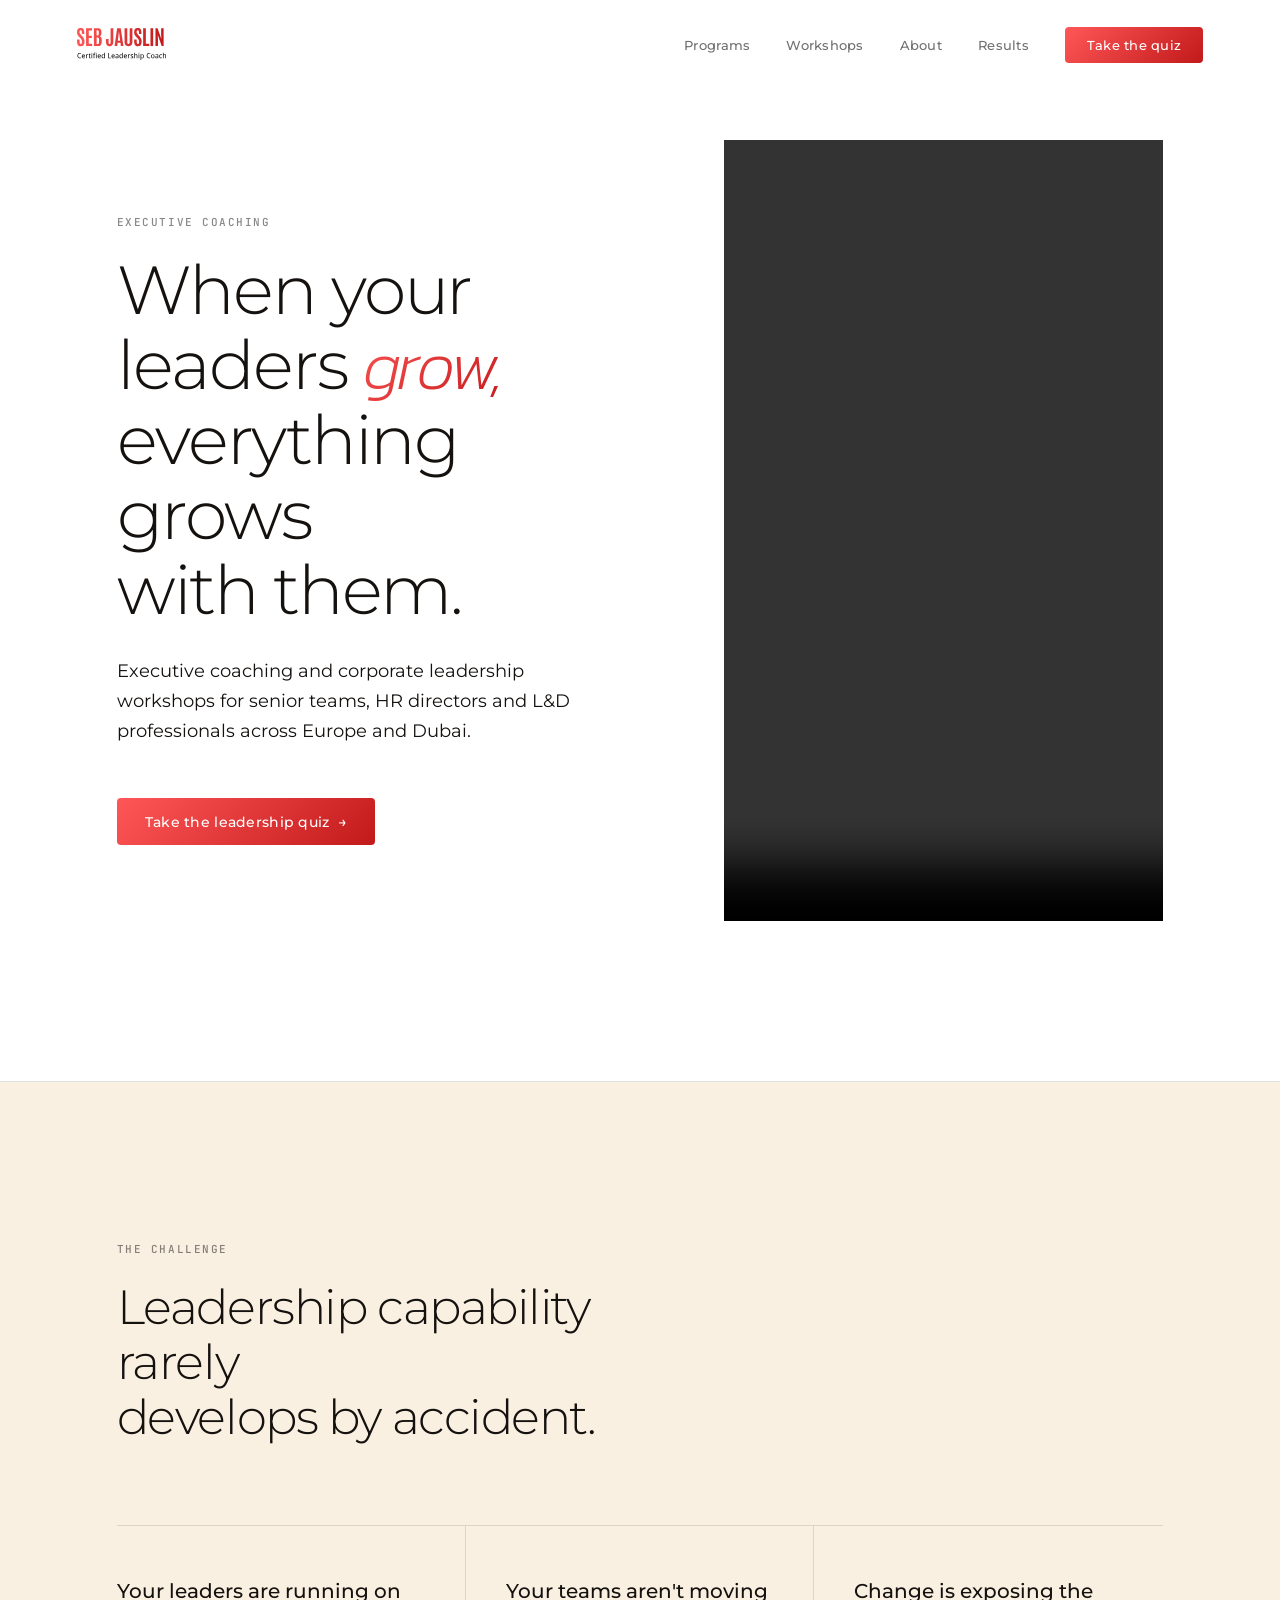
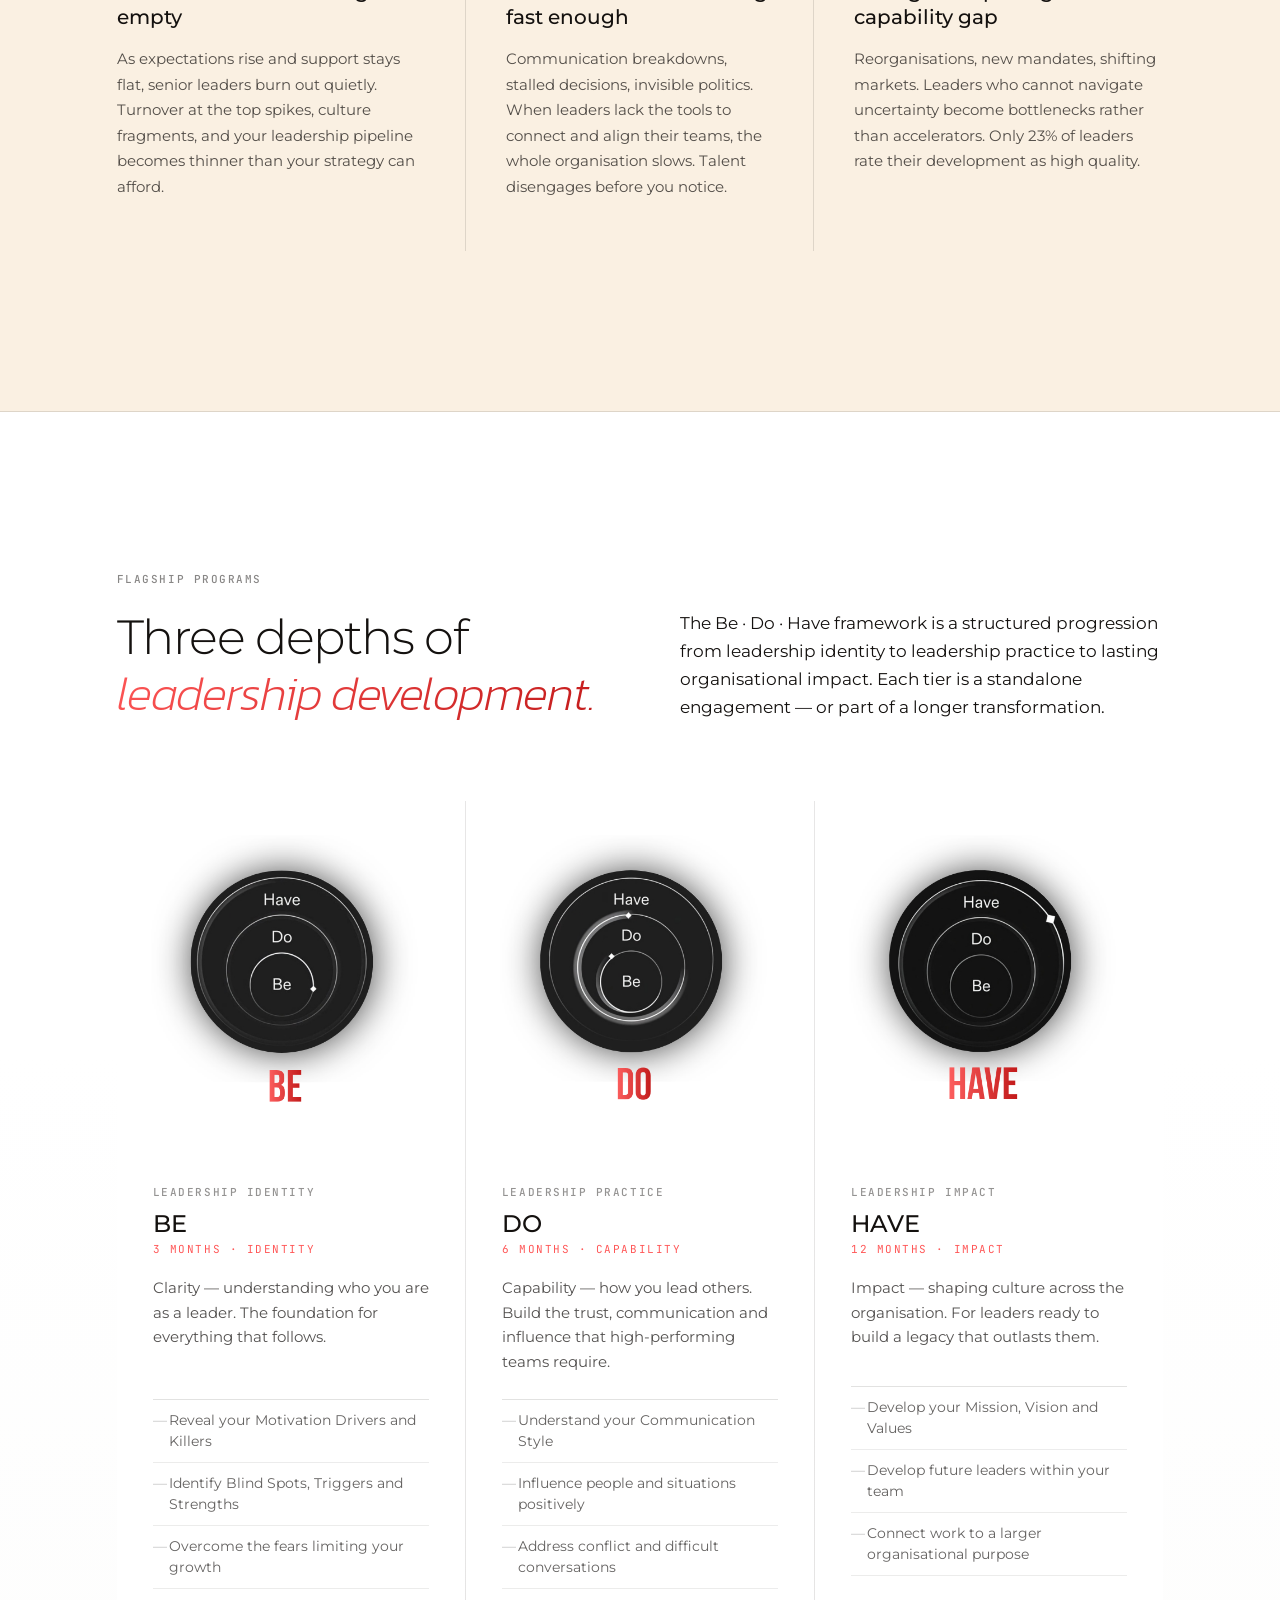
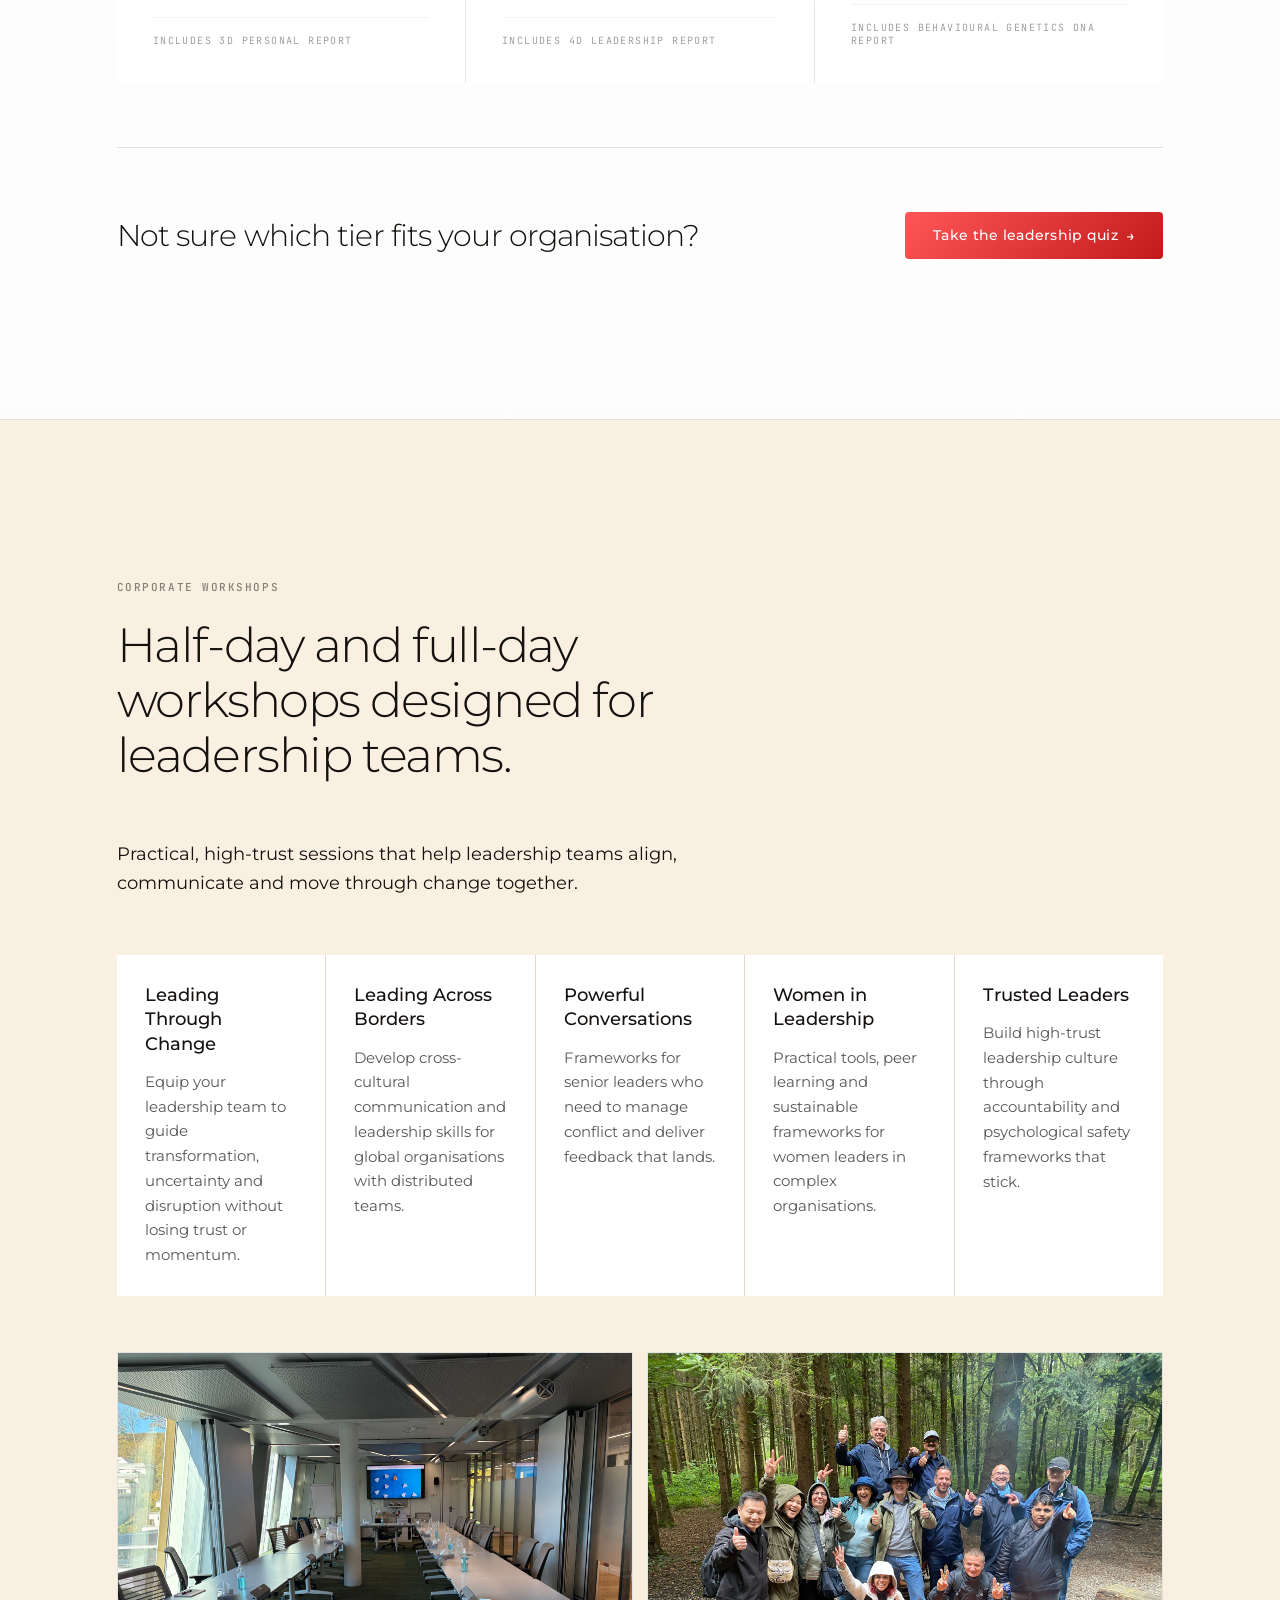
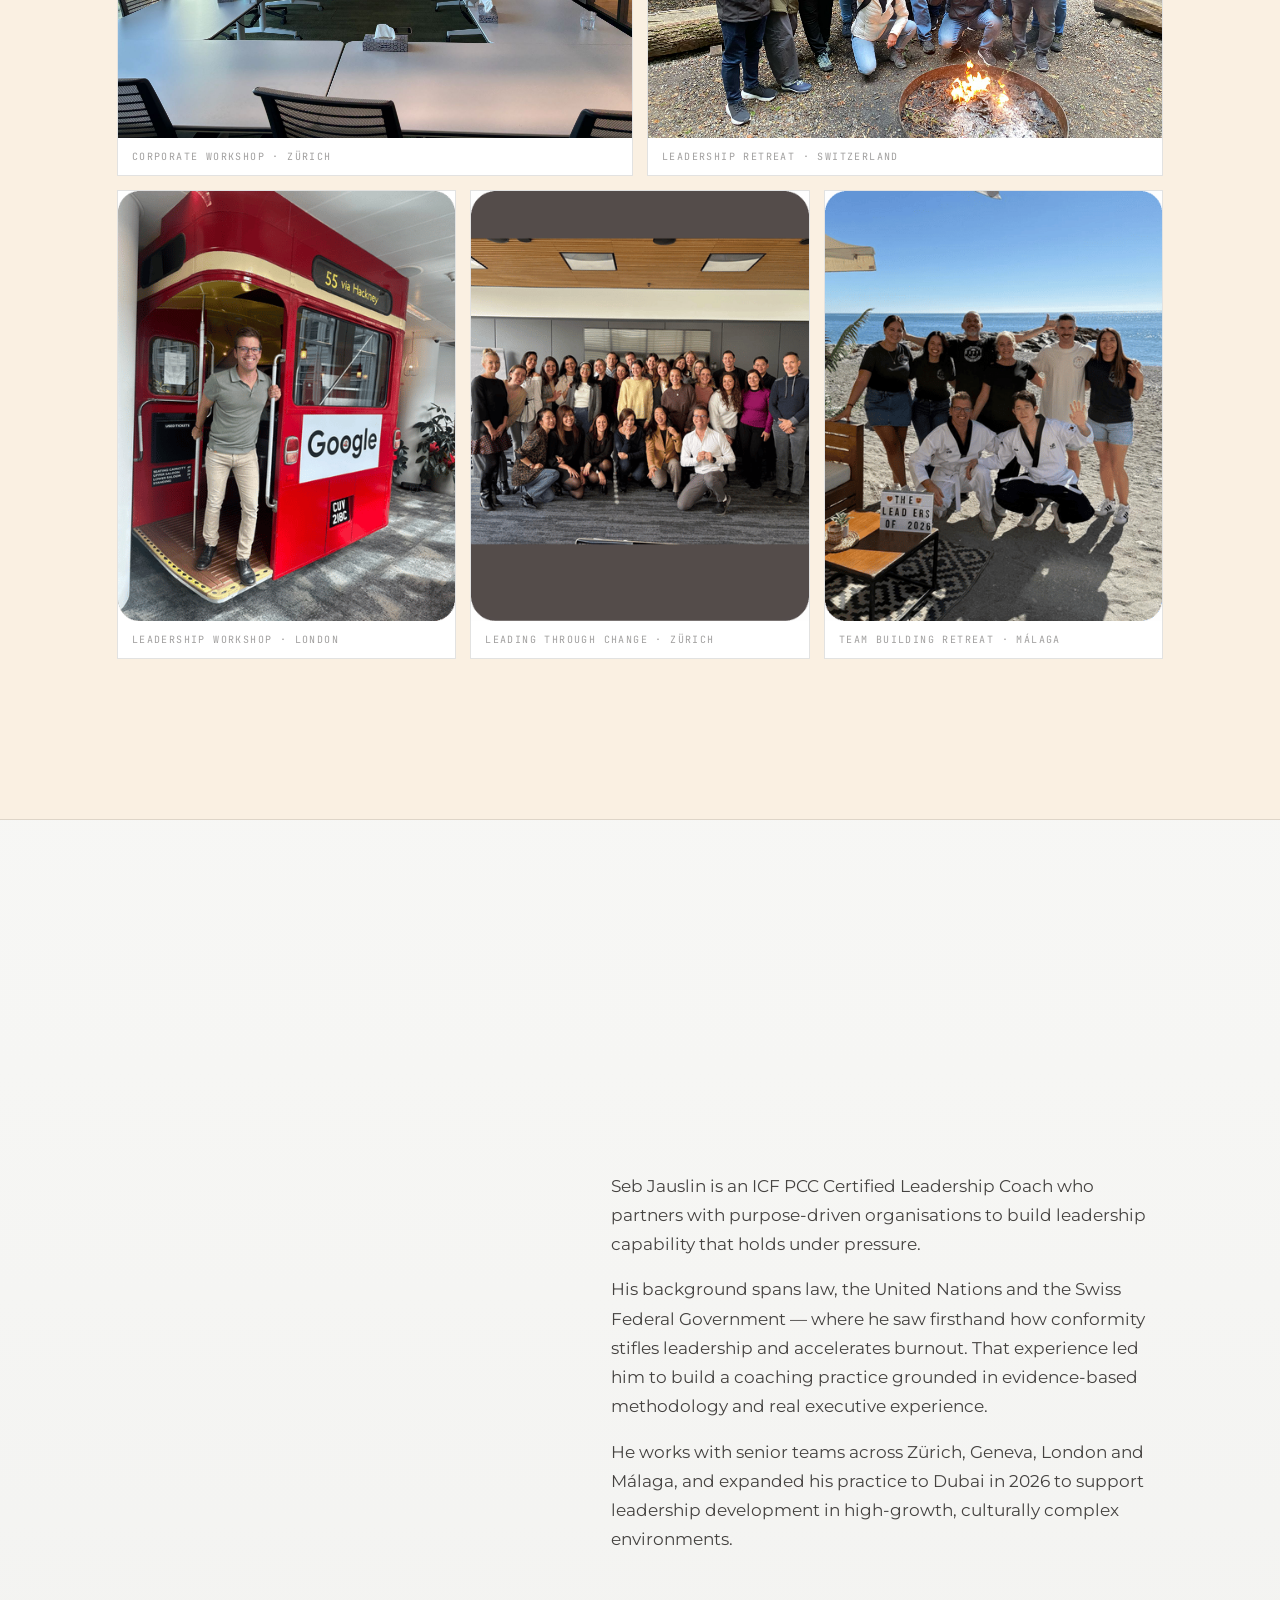
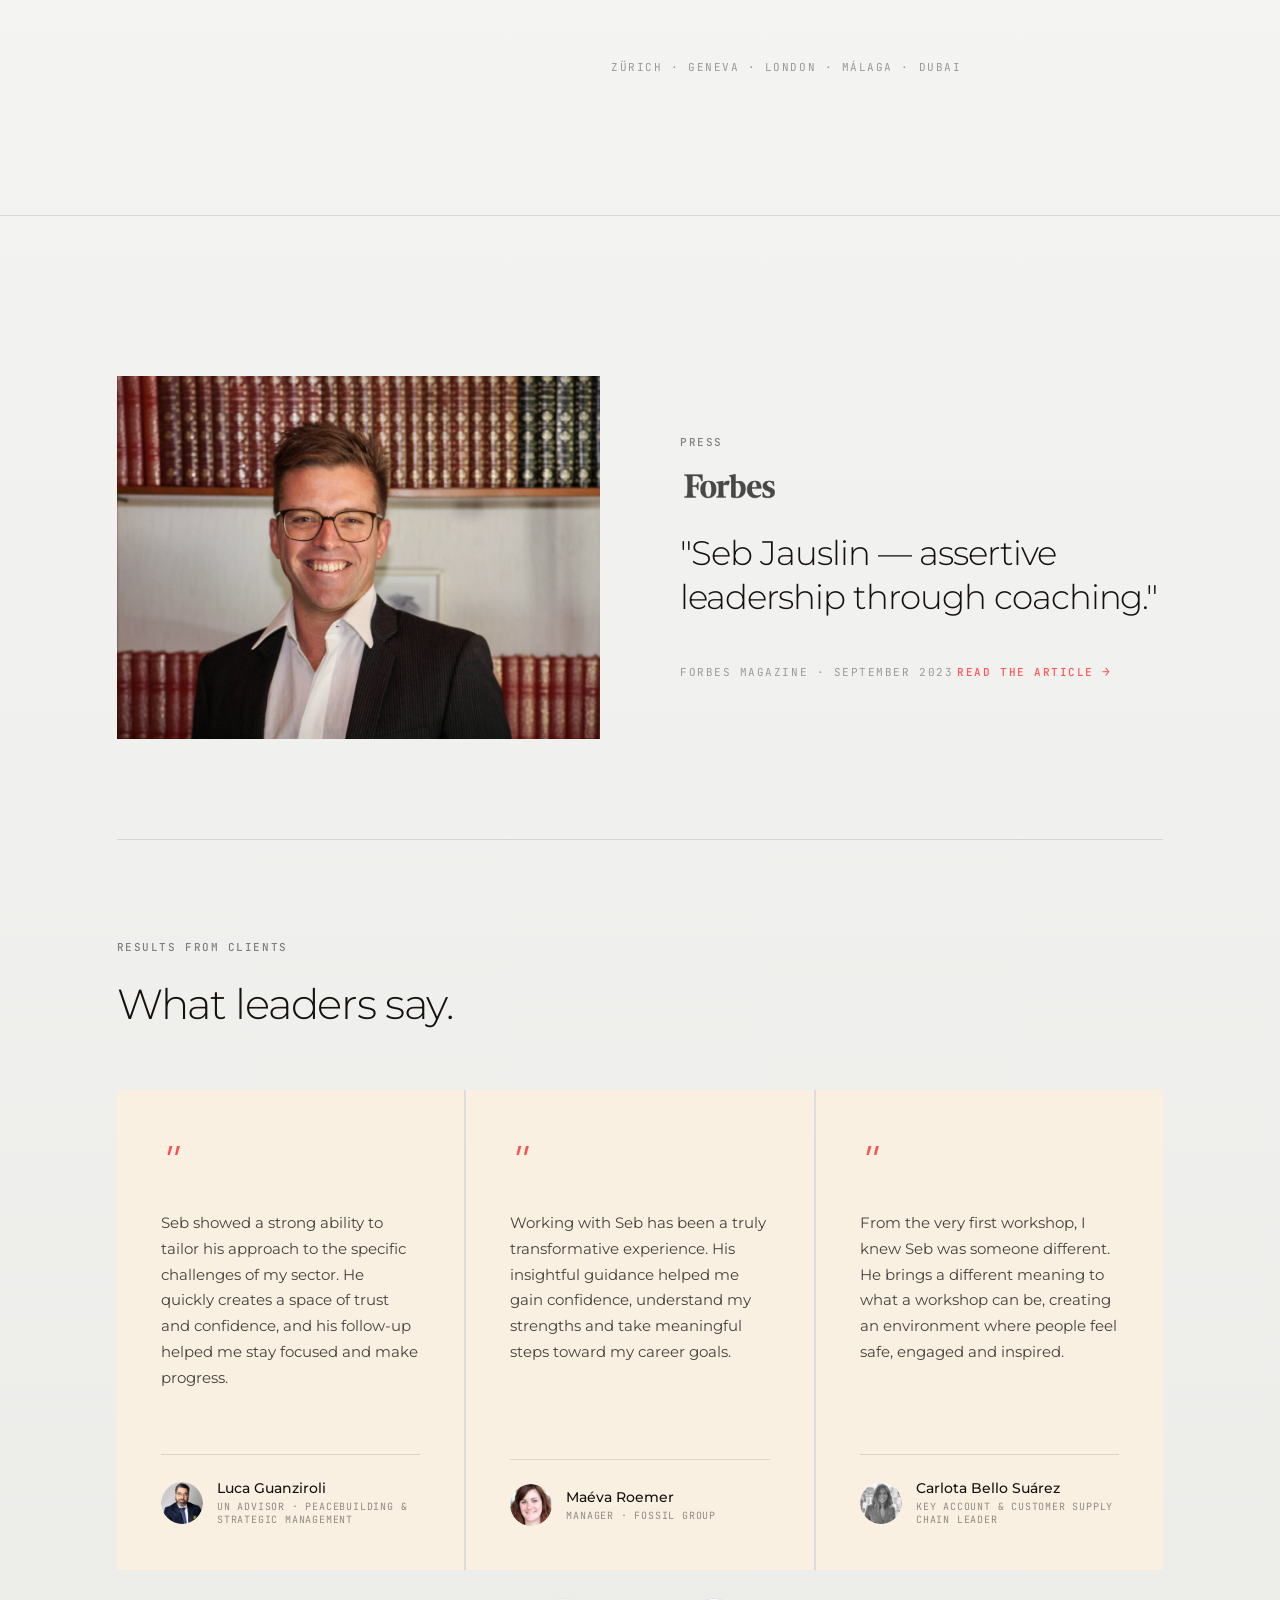
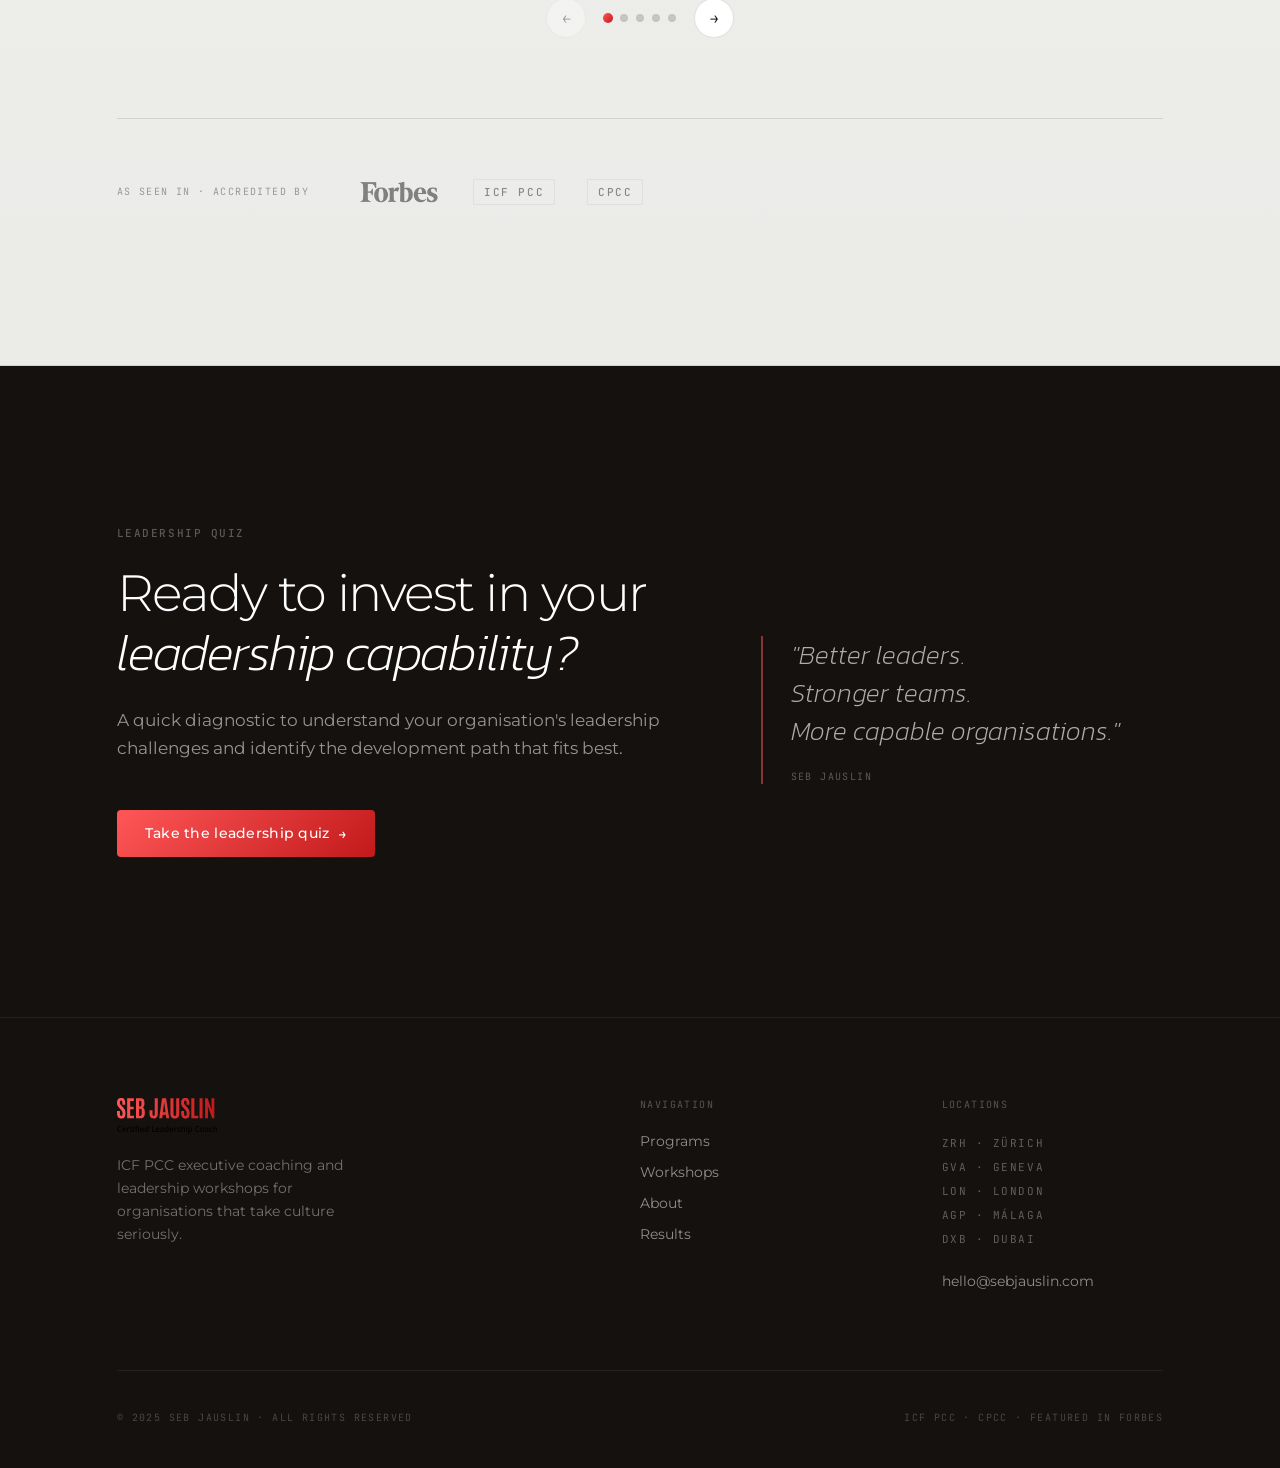
==== index.html @ 29ee4e89 "Publish GitHub Pages site" ====
<!DOCTYPE html>
<html lang="en">
<head>
  <meta charset="UTF-8">
  <meta name="viewport" content="width=device-width, initial-scale=1.0">
  <title>Seb Jauslin — Executive Coaching &amp; Leadership Workshops</title>
  <meta name="description" content="ICF PCC certified executive coaching and corporate leadership workshops for senior teams and HR professionals across Zürich, Geneva, London, Málaga and Dubai.">

  <link rel="icon" type="image/png" href="./assets/cropped-Seb-Jauslin-favicon.png">

  <!-- Fonts -->
  <link rel="preconnect" href="https://fonts.googleapis.com">
  <link rel="preconnect" href="https://fonts.gstatic.com" crossorigin>
  <link href="https://fonts.googleapis.com/css2?family=JetBrains+Mono:wght@400;500&family=Kanit:ital,wght@0,300;1,200;1,300&family=Montserrat:wght@300;400;500;600&display=swap" rel="stylesheet">

  <link rel="stylesheet" href="./styles.css">
</head>
<body>

  <!-- ============================================================
       NAVIGATION / 00
       ============================================================ -->
  <nav class="nav" id="nav">
    <a href="#hero" aria-label="Home">
      <img src="./assets/Seb-Jauslin-Logo.svg" alt="Seb Jauslin" class="nav-logo">
    </a>

    <ul class="nav-links">
      <li><a href="#programs">Programs</a></li>
      <li><a href="#workshops">Workshops</a></li>
      <li><a href="#about">About</a></li>
      <li><a href="#proof">Results</a></li>
      <li><a href="https://tally.so/r/44N90A" target="_blank" rel="noopener" class="nav-cta">Take the quiz</a></li>
    </ul>

    <button class="hamburger" id="hamburger" aria-label="Open menu" aria-expanded="false">
      <span></span><span></span><span></span>
    </button>
  </nav>

  <!-- Mobile menu -->
  <div class="mobile-menu" id="mobileMenu" role="dialog" aria-label="Navigation">
    <ul>
      <li><a href="#programs" class="mobile-nav-link">Programs</a></li>
      <li><a href="#workshops" class="mobile-nav-link">Workshops</a></li>
      <li><a href="#about" class="mobile-nav-link">About</a></li>
      <li><a href="#proof" class="mobile-nav-link">Results</a></li>
    </ul>
    <a href="https://tally.so/r/44N90A" target="_blank" rel="noopener" class="mobile-menu-cta">Take the leadership quiz</a>
  </div>


  <!-- ============================================================
       HERO / 01
       ============================================================ -->
  <section class="hero" id="hero">
    <div class="container">
      <div class="hero-inner">

        <div class="hero-content">
          <span class="kicker">Executive Coaching</span>
          <h1 class="hero-headline fade-in">
            When your leaders <em class="gradient-text">grow,</em><br>
            everything grows<br>with them.
          </h1>
          <p class="hero-sub fade-in delay-1">
            Executive coaching and corporate leadership workshops for senior teams, HR directors and L&amp;D professionals across Europe and Dubai.
          </p>
          <div class="hero-ctas fade-in delay-2">
            <a href="https://tally.so/r/44N90A" target="_blank" rel="noopener" class="btn-primary">Take the leadership quiz <span>→</span></a>
          </div>
        </div>

        <div class="hero-visual fade-in delay-1">
          <video class="hero-video" controls playsinline preload="metadata" aria-label="Seb Jauslin leadership coaching introduction video">
            <source src="./assets/April09-SEB-v2.mp4" type="video/mp4">
          </video>
        </div>

      </div>
    </div>
  </section>


  <!-- ============================================================
       THE PROBLEM / 02
       ============================================================ -->
  <section class="problem" id="problem">
    <div class="container">

      <div class="problem-header fade-in">
        <span class="kicker">The challenge</span>
        <h2 class="problem-headline">
          Leadership capability rarely<br>develops by accident.
        </h2>
      </div>

      <div class="problem-grid">

        <div class="problem-item fade-in">
          <h3 class="problem-title">Your leaders are running on empty</h3>
          <p class="problem-body">As expectations rise and support stays flat, senior leaders burn out quietly. Turnover at the top spikes, culture fragments, and your leadership pipeline becomes thinner than your strategy can afford.</p>
        </div>

        <div class="problem-item fade-in delay-1">
          <h3 class="problem-title">Your teams aren't moving fast enough</h3>
          <p class="problem-body">Communication breakdowns, stalled decisions, invisible politics. When leaders lack the tools to connect and align their teams, the whole organisation slows. Talent disengages before you notice.</p>
        </div>

        <div class="problem-item fade-in delay-2">
          <h3 class="problem-title">Change is exposing the capability gap</h3>
          <p class="problem-body">Reorganisations, new mandates, shifting markets. Leaders who cannot navigate uncertainty become bottlenecks rather than accelerators. Only 23% of leaders rate their development as high quality.</p>
        </div>

      </div>
    </div>
  </section>


  <!-- ============================================================
       PROGRAMS / 03 — Be · Do · Have
       ============================================================ -->
  <section class="programs" id="programs">
    <div class="container">

      <div class="programs-header">
        <div class="fade-in">
          <span class="kicker">Flagship programs</span>
          <h2 class="programs-headline">
            Three depths of<br><em class="gradient-text">leadership development.</em>
          </h2>
        </div>
        <p class="programs-intro fade-in delay-1">
          The Be · Do · Have framework is a structured progression from leadership identity to leadership practice to lasting organisational impact. Each tier is a standalone engagement — or part of a longer transformation.
        </p>
      </div>

      <div class="programs-grid">

        <!-- BE -->
        <div class="program-card fade-in">
          <img src="./assets/BE-V6.png" alt="BE Program — Leadership Identity" class="program-img">
          <div class="program-body">
            <span class="program-tier">Leadership identity</span>
            <h3 class="program-name">BE</h3>
            <span class="program-duration">3 months · Identity</span>
            <p class="program-desc">Clarity — understanding who you are as a leader. The foundation for everything that follows.</p>
            <ul class="program-features">
              <li>Reveal your Motivation Drivers and Killers</li>
              <li>Identify Blind Spots, Triggers and Strengths</li>
              <li>Overcome the fears limiting your growth</li>
            </ul>
            <span class="program-report">Includes 3D Personal Report</span>
          </div>
        </div>

        <!-- DO -->
        <div class="program-card fade-in delay-1">
          <img src="./assets/DO-V6.png" alt="DO Program — Leadership Practice" class="program-img">
          <div class="program-body">
            <span class="program-tier">Leadership practice</span>
            <h3 class="program-name">DO</h3>
            <span class="program-duration">6 months · Capability</span>
            <p class="program-desc">Capability — how you lead others. Build the trust, communication and influence that high-performing teams require.</p>
            <ul class="program-features">
              <li>Understand your Communication Style</li>
              <li>Influence people and situations positively</li>
              <li>Address conflict and difficult conversations</li>
            </ul>
            <span class="program-report">Includes 4D Leadership Report</span>
          </div>
        </div>

        <!-- HAVE -->
        <div class="program-card fade-in delay-2">
          <img src="./assets/HAVE-V6.png" alt="HAVE Program — Leadership Legacy" class="program-img">
          <div class="program-body">
            <span class="program-tier">Leadership impact</span>
            <h3 class="program-name">HAVE</h3>
            <span class="program-duration">12 months · Impact</span>
            <p class="program-desc">Impact — shaping culture across the organisation. For leaders ready to build a legacy that outlasts them.</p>
            <ul class="program-features">
              <li>Develop your Mission, Vision and Values</li>
              <li>Develop future leaders within your team</li>
              <li>Connect work to a larger organisational purpose</li>
            </ul>
            <span class="program-report">Includes Behavioural Genetics DNA Report</span>
          </div>
        </div>

      </div>

      <div class="programs-footer fade-in">
        <p class="programs-footer-text">
          Not sure which tier fits your organisation?
        </p>
        <a href="https://tally.so/r/44N90A" target="_blank" rel="noopener" class="btn-primary">Take the leadership quiz <span>→</span></a>
      </div>

    </div>
  </section>


  <!-- ============================================================
       WORKSHOPS / 04
       ============================================================ -->
  <section class="workshops" id="workshops">
    <div class="container">

      <div class="workshops-header fade-in">
        <span class="kicker">Corporate workshops</span>
        <h2 class="workshops-headline">
          Half-day and full-day workshops designed for leadership teams.
        </h2>
      </div>

      <div class="workshops-layout">

        <div class="workshops-copy fade-in">
          <p>
            Practical, high-trust sessions that help leadership teams align, communicate and move through change together.
          </p>
        </div>

        <div class="workshop-list">

          <article class="workshop-item fade-in">
            <h3 class="workshop-name">Leading Through Change</h3>
            <p class="workshop-desc">Equip your leadership team to guide transformation, uncertainty and disruption without losing trust or momentum.</p>
          </article>

          <article class="workshop-item fade-in delay-1">
            <h3 class="workshop-name">Leading Across Borders</h3>
            <p class="workshop-desc">Develop cross-cultural communication and leadership skills for global organisations with distributed teams.</p>
          </article>

          <article class="workshop-item fade-in delay-2">
            <h3 class="workshop-name">Powerful Conversations</h3>
            <p class="workshop-desc">Frameworks for senior leaders who need to manage conflict and deliver feedback that lands.</p>
          </article>

          <article class="workshop-item fade-in">
            <h3 class="workshop-name">Women in Leadership</h3>
            <p class="workshop-desc">Practical tools, peer learning and sustainable frameworks for women leaders in complex organisations.</p>
          </article>

          <article class="workshop-item fade-in delay-1">
            <h3 class="workshop-name">Trusted Leaders</h3>
            <p class="workshop-desc">Build high-trust leadership culture through accountability and psychological safety frameworks that stick.</p>
          </article>

        </div>

        <div class="workshops-photos fade-in delay-2">
          <figure class="workshop-photo-wrap workshop-photo-wide">
            <img
              src="./assets/workshop-zurich.png"
              alt="Corporate workshop in Zürich"
              class="workshop-photo"
            >
            <figcaption class="workshop-caption">Corporate Workshop · Zürich</figcaption>
          </figure>
          <figure class="workshop-photo-wrap workshop-photo-wide">
            <img
              src="./assets/retreat zurich switzerland.jpg"
              alt="Leadership retreat in Zürich, Switzerland"
              class="workshop-photo"
            >
            <figcaption class="workshop-caption">Leadership Retreat · Switzerland</figcaption>
          </figure>
          <figure class="workshop-photo-wrap workshop-photo-tall">
            <img
              src="./assets/GOOGLE-LEADERSHIP-WORKSHOP-LONDON.png"
              alt="Leadership workshop in London"
              class="workshop-photo"
            >
            <figcaption class="workshop-caption">Leadership Workshop · London</figcaption>
          </figure>
          <figure class="workshop-photo-wrap workshop-photo-tall">
            <img
              src="./assets/ZURICH-LEADING-THROUGH-CHANGE-WORKSHOP-SWITYERLAND.png"
              alt="Leading Through Change workshop in Zürich"
              class="workshop-photo"
            >
            <figcaption class="workshop-caption">Leading Through Change · Zürich</figcaption>
          </figure>
          <figure class="workshop-photo-wrap workshop-photo-tall">
            <img
              src="./assets/MALAGA-TEAM-BUILDING.png"
              alt="Team Building retreat in Málaga"
              class="workshop-photo"
            >
            <figcaption class="workshop-caption">Team Building Retreat · Málaga</figcaption>
          </figure>
        </div>

      </div>
    </div>
  </section>


  <!-- ============================================================
       ABOUT / 05
       ============================================================ -->
  <section class="about" id="about">
    <div class="container">

      <div class="about-inner">

        <div class="about-photo-wrap fade-in">
          <img
            src="./assets/Seb-Jauslin-Photo-small-2.png"
            alt="Seb Jauslin — ICF PCC Executive Coach"
            class="about-photo"
          >
          <div class="about-monogram">
            <span>SJ</span>
          </div>
        </div>

        <div class="about-content">
          <span class="kicker fade-in">About</span>
          <h2 class="about-headline fade-in">
            Leadership experience<br>built <em class="gradient-text">inside</em> the system.
          </h2>

          <div class="about-bio fade-in delay-1">
            <p>Seb Jauslin is an ICF PCC Certified Leadership Coach who partners with purpose-driven organisations to build leadership capability that holds under pressure.</p>
            <p>His background spans law, the United Nations and the Swiss Federal Government — where he saw firsthand how conformity stifles leadership and accelerates burnout. That experience led him to build a coaching practice grounded in evidence-based methodology and real executive experience.</p>
            <p>He works with senior teams across Zürich, Geneva, London and Málaga, and expanded his practice to Dubai in 2026 to support leadership development in high-growth, culturally complex environments.</p>
          </div>

          <ul class="about-creds fade-in delay-2">
            <li class="cred-tag">ICF PCC</li>
            <li class="cred-tag">CPCC</li>
            <li class="cred-tag">Featured in Forbes</li>
            <li class="cred-tag">Former UN &amp; Swiss Gov.</li>
          </ul>

          <p class="about-cities fade-in delay-2">
            Zürich · Geneva · London · Málaga · Dubai
          </p>
        </div>

      </div>
    </div>
  </section>


  <!-- ============================================================
       SOCIAL PROOF / 06
       ============================================================ -->
  <section class="proof" id="proof">
    <div class="container">

      <!-- Forbes Feature -->
      <a class="forbes-feature fade-in" href="https://www.forbes.fr/mediasfrance/seb-jauslin/" target="_blank" rel="noopener" aria-label="Read Seb Jauslin's Forbes feature">
        <img
          src="./assets/Seb-Jauslin-PCC-Featured-in-Forbes-scaled.jpg"
          alt="Seb Jauslin featured in Forbes magazine"
          class="forbes-img"
        >
        <div class="forbes-content">
          <span class="kicker">Press</span>
          <img
            src="./assets/forbes-logo-black-transparent.png"
            alt="Forbes"
            class="forbes-logo"
          >
          <p class="forbes-headline">
            "Seb Jauslin — assertive leadership through coaching."
          </p>
          <span class="forbes-meta">Forbes Magazine · September 2023</span>
          <span class="forbes-link">Read the article <span>→</span></span>
        </div>
      </a>

      <!-- Testimonials -->
      <div class="testimonials-header fade-in">
        <span class="kicker">Results from clients</span>
        <h2 class="testimonials-headline">What leaders say.</h2>
      </div>

      <div class="testimonials-slider fade-in" data-testimonial-slider>
        <div class="testimonials-viewport">
          <div class="testimonials-track">

            <article class="testimonial-card">
              <span class="t-mark gradient-text">"</span>
              <p class="t-quote">Seb showed a strong ability to tailor his approach to the specific challenges of my sector. He quickly creates a space of trust and confidence, and his follow-up helped me stay focused and make progress.</p>
              <div class="t-author">
                <img src="./assets/Luca-Guanziroli.png" alt="Luca Guanziroli" class="t-avatar">
                <div>
                  <p class="t-name">Luca Guanziroli</p>
                  <p class="t-role">UN Advisor · Peacebuilding &amp; Strategic Management</p>
                </div>
              </div>
            </article>

            <article class="testimonial-card">
              <span class="t-mark gradient-text">"</span>
              <p class="t-quote">Working with Seb has been a truly transformative experience. His insightful guidance helped me gain confidence, understand my strengths and take meaningful steps toward my career goals.</p>
              <div class="t-author">
                <img src="./assets/Maeva-ROEMER.png" alt="Maéva Roemer" class="t-avatar">
                <div>
                  <p class="t-name">Maéva Roemer</p>
                  <p class="t-role">Manager · Fossil Group</p>
                </div>
              </div>
            </article>

            <article class="testimonial-card">
              <span class="t-mark gradient-text">"</span>
              <p class="t-quote">From the very first workshop, I knew Seb was someone different. He brings a different meaning to what a workshop can be, creating an environment where people feel safe, engaged and inspired.</p>
              <div class="t-author">
                <img src="./assets/Carlota-Bello-Suarez.png" alt="Carlota Bello Suárez" class="t-avatar">
                <div>
                  <p class="t-name">Carlota Bello Suárez</p>
                  <p class="t-role">Key Account &amp; Customer Supply Chain Leader</p>
                </div>
              </div>
            </article>

            <article class="testimonial-card">
              <span class="t-mark gradient-text">"</span>
              <p class="t-quote">Through my sessions with Seb, I gained confidence, clarity about who I am as a leader, and tools to make bold moves aligned with my values. His empathetic approach made me more empowered.</p>
              <div class="t-author">
                <img src="./assets/Sandrine-Zeferino.png" alt="Sandrine Zeferino" class="t-avatar">
                <div>
                  <p class="t-name">Sandrine Zeferino</p>
                  <p class="t-role">Managing Director · Global Innovation &amp; Brand</p>
                </div>
              </div>
            </article>

            <article class="testimonial-card">
              <span class="t-mark gradient-text">"</span>
              <p class="t-quote">Seb cuts straight to the heart of what's holding you back. He helped me gain awareness of my professional value and move through complex relational hurdles with a focused, calm mindset.</p>
              <div class="t-author">
                <img src="./assets/Federica-Gilardoni.png" alt="Federica Gilardoni" class="t-avatar">
                <div>
                  <p class="t-name">Federica Gilardoni</p>
                  <p class="t-role">Merchandise Planning Senior Lead · On</p>
                </div>
              </div>
            </article>

            <article class="testimonial-card">
              <span class="t-mark gradient-text">"</span>
              <p class="t-quote">Seb's coaching helped me turn reflection into practical action. His questions created clarity, strengthened my confidence and helped me lead with more presence in demanding situations.</p>
              <div class="t-author">
                <img src="./assets/Beata-Brozowski.png" alt="Beata Brozowski" class="t-avatar">
                <div>
                  <p class="t-name">Beata Brozowski</p>
                  <p class="t-role">Director · Global Sanctions &amp; Financial Crime Compliance</p>
                </div>
              </div>
            </article>

            <article class="testimonial-card">
              <span class="t-mark gradient-text">"</span>
              <p class="t-quote">From the beginning, Seb established an atmosphere of trust that allowed me to explore my leadership journey with clarity and confidence. The exercises were insightful and immediately impactful.</p>
              <div class="t-author">
                <img src="./assets/Axelle-FIGARD.png" alt="Axelle Figard" class="t-avatar">
                <div>
                  <p class="t-name">Axelle Figard</p>
                  <p class="t-role">Executive Manager · The Estée Lauder Companies</p>
                </div>
              </div>
            </article>

          </div>
        </div>

        <div class="testimonial-controls" aria-label="Testimonial slider controls">
          <button class="testimonial-arrow" type="button" data-slider-prev aria-label="Previous testimonials">←</button>
          <div class="testimonial-dots" data-slider-dots></div>
          <button class="testimonial-arrow" type="button" data-slider-next aria-label="Next testimonials">→</button>
        </div>

      </div>

      <!-- Credentials bar -->
      <div class="creds-bar fade-in">
        <span class="creds-label">As seen in · Accredited by</span>
        <div class="creds-logos">
          <img src="./assets/forbes-logo-black-transparent.png" alt="Forbes">
          <span class="cred-badge">ICF PCC</span>
          <span class="cred-badge">CPCC</span>
        </div>
      </div>

    </div>
  </section>


  <!-- ============================================================
       CTA / 07
       ============================================================ -->
  <section class="cta-section" id="cta">
    <div class="container">
      <span class="kicker">Leadership quiz</span>
      <div class="cta-inner">

        <div class="fade-in">
          <h2 class="cta-headline">
            Ready to invest in your<br><em>leadership capability?</em>
          </h2>
          <p class="cta-sub">
            A quick diagnostic to understand your organisation's leadership challenges and identify the development path that fits best.
          </p>
          <div class="cta-btns">
            <a href="https://tally.so/r/44N90A" target="_blank" rel="noopener" class="btn-light">Take the leadership quiz <span>→</span></a>
          </div>
        </div>

        <div class="cta-aside fade-in delay-1">
          <p class="cta-aside-quote">
            "Better leaders.<br>Stronger teams.<br>More capable organisations."
          </p>
          <span class="cta-aside-attr">Seb Jauslin</span>
        </div>

      </div>
    </div>
  </section>


  <!-- ============================================================
       FOOTER / 08
       ============================================================ -->
  <footer class="footer" id="footer">
    <div class="container">

      <div class="footer-top">

        <div class="footer-brand">
          <img src="./assets/Seb-Jauslin-Logo.svg" alt="Seb Jauslin" class="footer-logo">
          <p class="footer-tagline">
            ICF PCC executive coaching and leadership workshops for organisations that take culture seriously.
          </p>
        </div>

        <div>
          <span class="footer-col-label">Navigation</span>
          <ul class="footer-nav-list">
            <li><a href="#programs">Programs</a></li>
            <li><a href="#workshops">Workshops</a></li>
            <li><a href="#about">About</a></li>
            <li><a href="#proof">Results</a></li>
          </ul>
        </div>

        <div>
          <span class="footer-col-label">Locations</span>
          <p class="footer-cities">
            ZRH · Zürich<br>
            GVA · Geneva<br>
            LON · London<br>
            AGP · Málaga<br>
            DXB · Dubai
          </p>
          <a href="mailto:hello@sebjauslin.com" class="footer-contact">hello@sebjauslin.com</a>
        </div>

      </div>

      <div class="footer-bottom">
        <span class="footer-copy">© 2025 Seb Jauslin · All rights reserved</span>
        <span class="footer-copy">ICF PCC · CPCC · Featured in Forbes</span>
      </div>

    </div>
  </footer>

  <script src="./main.js"></script>
</body>
</html>
---- styles.css ----
/* =============================================================
   STYLES.CSS — Seb Jauslin Brand System
   Editorial Swiss aesthetic. Paper-dominant. Restrained.
   ============================================================= */

/* --- Design Tokens --- */
:root {
  --ink-red: #FF5757;
  --deep-red: #C21A1A;
  --paper: #FFFFFF;
  --cream: #FAF0E2;
  --noir: #14110F;
  --gradient: linear-gradient(135deg, #FF5757, #C21A1A);

  --font-primary: 'Montserrat', sans-serif;
  --font-accent:  'Kanit', sans-serif;
  --font-mono:    'JetBrains Mono', monospace;

  --display-tracking: -0.03em;
  --mono-tracking:     0.14em;

  --hairline:     1px solid rgba(20, 17, 15, 0.12);
  --section-gap:  160px;
  --max-width:    1200px;
  --gutter:       clamp(24px, 6vw, 80px);
}

/* --- Reset --- */
*, *::before, *::after { box-sizing: border-box; margin: 0; padding: 0; }

html { scroll-behavior: smooth; font-size: 16px; }

body {
  font-family: var(--font-primary);
  color: var(--noir);
  background: linear-gradient(180deg, #FFFFFF 0%, #FFFFFF 28%, #F6F6F4 62%, #E6E6E3 100%);
  -webkit-font-smoothing: antialiased;
  -moz-osx-font-smoothing: grayscale;
  overflow-x: hidden;
}

img, video { max-width: 100%; display: block; }

a { color: inherit; text-decoration: none; }

ul { list-style: none; }

/* --- Layout Utilities --- */
.container {
  max-width: var(--max-width);
  margin: 0 auto;
  padding: 0 var(--gutter);
}

/* --- Brand Utilities --- */
.gradient-text {
  background: var(--gradient);
  -webkit-background-clip: text;
  -webkit-text-fill-color: transparent;
  background-clip: text;
}

.kicker {
  font-family: var(--font-mono);
  font-weight: 500;
  font-size: 11px;
  letter-spacing: var(--mono-tracking);
  text-transform: uppercase;
  color: var(--noir);
  opacity: 0.5;
  display: block;
  margin-bottom: 24px;
}

/* --- Scroll Animation --- */
.fade-in {
  opacity: 0;
  transform: translateY(22px);
  transition: opacity 0.65s ease, transform 0.65s ease;
}
.fade-in.visible {
  opacity: 1;
  transform: translateY(0);
}
.fade-in.delay-1 { transition-delay: 0.1s; }
.fade-in.delay-2 { transition-delay: 0.2s; }
.fade-in.delay-3 { transition-delay: 0.3s; }


/* =============================================================
   NAVIGATION / 00
   ============================================================= */
.nav {
  position: fixed;
  top: 0; left: 0; right: 0;
  z-index: 200;
  padding: 28px var(--gutter);
  display: flex;
  align-items: center;
  justify-content: space-between;
  transition: background 0.35s ease, padding 0.35s ease, border-color 0.35s ease;
  border-bottom: 1px solid transparent;
}
.nav.scrolled {
  background: rgba(255, 255, 255, 0.97);
  backdrop-filter: blur(10px);
  padding: 18px var(--gutter);
  border-bottom-color: rgba(20, 17, 15, 0.1);
}

.nav-logo {
  height: 32px;
  width: auto;
  display: block;
}

.nav-links {
  display: flex;
  align-items: center;
  gap: 36px;
}
.nav-links a {
  font-family: var(--font-primary);
  font-weight: 500;
  font-size: 13px;
  letter-spacing: 0.02em;
  color: var(--noir);
  opacity: 0.6;
  transition: opacity 0.2s;
}
.nav-links a:hover,
.nav-links a.active { opacity: 1; }

.nav-cta {
  font-family: var(--font-primary);
  font-weight: 500;
  font-size: 13px;
  letter-spacing: 0.02em;
  color: var(--paper) !important;
  opacity: 1 !important;
  background: var(--gradient);
  padding: 10px 22px;
  border-radius: 4px;
  transition: transform 0.2s, filter 0.2s;
}
.nav-cta:hover { filter: brightness(0.96); transform: translateY(-1px); }

/* Hamburger */
.hamburger {
  display: none;
  flex-direction: column;
  gap: 5px;
  cursor: pointer;
  background: none;
  border: none;
  padding: 4px;
}
.hamburger span {
  display: block;
  width: 24px;
  height: 1.5px;
  background: var(--noir);
  transition: transform 0.3s, opacity 0.3s;
}
.hamburger.open span:nth-child(1) { transform: translateY(6.5px) rotate(45deg); }
.hamburger.open span:nth-child(2) { opacity: 0; }
.hamburger.open span:nth-child(3) { transform: translateY(-6.5px) rotate(-45deg); }

/* Mobile menu */
.mobile-menu {
  display: none;
  position: fixed;
  inset: 0;
  background: var(--paper);
  z-index: 199;
  padding: 100px var(--gutter) 60px;
  flex-direction: column;
  border-top: var(--hairline);
}
.mobile-menu.open { display: flex; }
.mobile-menu ul {
  display: flex;
  flex-direction: column;
  gap: 0;
}
.mobile-menu ul li { border-bottom: var(--hairline); }
.mobile-menu ul li a {
  font-family: var(--font-primary);
  font-weight: 300;
  font-size: clamp(28px, 8vw, 40px);
  letter-spacing: var(--display-tracking);
  color: var(--noir);
  display: block;
  padding: 20px 0;
  transition: color 0.2s;
}
.mobile-menu ul li a:hover { color: var(--ink-red); }
.mobile-menu-cta {
  margin-top: 40px;
  font-family: var(--font-primary);
  font-weight: 500;
  font-size: 14px;
  color: var(--paper);
  background: var(--gradient);
  padding: 14px 28px;
  border-radius: 4px;
  display: inline-block;
  transition: transform 0.2s, filter 0.2s;
  align-self: flex-start;
}
.mobile-menu-cta:hover { filter: brightness(0.96); transform: translateY(-1px); }


/* =============================================================
   HERO / 01
   ============================================================= */
.hero {
  padding-top: 140px;
  padding-bottom: var(--section-gap);
  background: transparent;
  border-bottom: var(--hairline);
}

.hero-inner {
  display: grid;
  grid-template-columns: 6fr 5fr;
  gap: 80px;
  align-items: center;
}

.hero-content { max-width: 620px; }

.hero-headline {
  font-family: var(--font-primary);
  font-weight: 300;
  font-size: clamp(38px, 5.5vw, 68px);
  line-height: 1.1;
  letter-spacing: var(--display-tracking);
  color: var(--noir);
  margin-bottom: 30px;
}
.hero-headline em {
  font-family: var(--font-accent);
  font-style: italic;
  font-weight: 200;
}

.hero-sub {
  font-family: var(--font-primary);
  font-weight: 400;
  font-size: 18px;
  line-height: 1.65;
  color: var(--noir);
  opacity: 0.7;
  margin-bottom: 52px;
  max-width: 460px;
}

.hero-ctas {
  display: flex;
  align-items: center;
  gap: 28px;
  flex-wrap: wrap;
}

.btn-primary {
  font-family: var(--font-primary);
  font-weight: 500;
  font-size: 14px;
  letter-spacing: 0.02em;
  color: var(--paper);
  background: var(--gradient);
  padding: 14px 28px;
  border-radius: 4px;
  border: none;
  cursor: pointer;
  display: inline-flex;
  align-items: center;
  gap: 8px;
  transition: transform 0.2s, filter 0.2s;
}
.btn-primary:hover { filter: brightness(0.96); transform: translateY(-1px); }
.btn-primary span { font-size: 15px; }

.btn-text {
  font-family: var(--font-mono);
  font-weight: 500;
  font-size: 11px;
  letter-spacing: var(--mono-tracking);
  text-transform: uppercase;
  color: var(--noir);
  opacity: 0.55;
  display: inline-flex;
  align-items: center;
  gap: 8px;
  transition: opacity 0.2s;
}
.btn-text span { font-size: 13px; opacity: 1; }
.btn-text:hover { opacity: 1; }

.hero-visual { position: relative; }

.hero-photo,
.hero-video {
  width: 100%;
  aspect-ratio: 9 / 16;
  object-fit: contain;
  object-position: center;
  display: block;
}
.hero-video {
  background: var(--noir);
}

/* =============================================================
   PROBLEM / 02
   ============================================================= */
.problem {
  background: var(--cream);
  padding: var(--section-gap) 0;
  border-bottom: var(--hairline);
}

.problem-header { margin-bottom: 80px; }

.problem-headline {
  font-family: var(--font-primary);
  font-weight: 300;
  font-size: clamp(30px, 4vw, 48px);
  line-height: 1.15;
  letter-spacing: var(--display-tracking);
  max-width: 600px;
}

.problem-grid {
  display: grid;
  grid-template-columns: repeat(3, 1fr);
  border-top: var(--hairline);
}

.problem-item {
  padding: 52px 40px 52px 0;
  border-right: var(--hairline);
}
.problem-item:last-child { border-right: none; padding-right: 0; }
.problem-item:not(:first-child) { padding-left: 40px; }

.problem-num {
  font-family: var(--font-mono);
  font-weight: 500;
  font-size: 11px;
  letter-spacing: var(--mono-tracking);
  text-transform: uppercase;
  opacity: 0.35;
  display: block;
  margin-bottom: 24px;
}

.problem-title {
  font-family: var(--font-primary);
  font-weight: 500;
  font-size: 20px;
  line-height: 1.3;
  color: var(--noir);
  margin-bottom: 16px;
}

.problem-body {
  font-family: var(--font-primary);
  font-weight: 400;
  font-size: 15px;
  line-height: 1.7;
  color: var(--noir);
  opacity: 0.72;
}


/* =============================================================
   PROGRAMS / 03
   ============================================================= */
.programs {
  padding: var(--section-gap) 0;
  border-bottom: var(--hairline);
  background: transparent;
}

.programs-header {
  display: grid;
  grid-template-columns: 1fr 1fr;
  gap: 80px;
  align-items: end;
  margin-bottom: 80px;
}

.programs-headline {
  font-family: var(--font-primary);
  font-weight: 300;
  font-size: clamp(30px, 4vw, 48px);
  line-height: 1.15;
  letter-spacing: var(--display-tracking);
}
.programs-headline em {
  font-family: var(--font-accent);
  font-style: italic;
  font-weight: 200;
}

.programs-intro {
  font-family: var(--font-primary);
  font-weight: 400;
  font-size: 17px;
  line-height: 1.65;
  opacity: 0.72;
}

/* Card grid separated by 1px hairlines */
.programs-grid {
  display: grid;
  grid-template-columns: repeat(3, 1fr);
  gap: 1px;
  background: rgba(20, 17, 15, 0.1);
}

.program-card {
  background: var(--paper);
  display: flex;
  flex-direction: column;
}

.program-img {
  width: 100%;
  aspect-ratio: 1 / 1;
  object-fit: contain;
  background: var(--paper);
  padding: clamp(18px, 3vw, 34px);
}
.program-img-placeholder {
  width: 100%;
  aspect-ratio: 4 / 3;
  background: var(--cream);
  display: flex;
  align-items: center;
  justify-content: center;
}
.program-img-placeholder span {
  font-family: var(--font-mono);
  font-size: 10px;
  letter-spacing: var(--mono-tracking);
  text-transform: uppercase;
  opacity: 0.4;
}

.program-body { padding: 36px; flex: 1; display: flex; flex-direction: column; }

.program-tier {
  font-family: var(--font-mono);
  font-weight: 500;
  font-size: 11px;
  letter-spacing: var(--mono-tracking);
  text-transform: uppercase;
  opacity: 0.45;
  margin-bottom: 10px;
}

.program-name {
  font-family: var(--font-primary);
  font-weight: 500;
  font-size: 24px;
  margin-bottom: 4px;
}

.program-duration {
  font-family: var(--font-mono);
  font-size: 11px;
  letter-spacing: var(--mono-tracking);
  text-transform: uppercase;
  color: var(--ink-red);
  margin-bottom: 20px;
}

.program-desc {
  font-family: var(--font-primary);
  font-weight: 400;
  font-size: 15px;
  line-height: 1.65;
  opacity: 0.72;
  margin-bottom: 24px;
  flex: 1;
}

.program-features {
  margin-bottom: 28px;
  border-top: var(--hairline);
}
.program-features li {
  font-family: var(--font-primary);
  font-size: 14px;
  line-height: 1.5;
  opacity: 0.65;
  padding: 10px 0 10px 16px;
  border-bottom: var(--hairline);
  position: relative;
}
.program-features li::before {
  content: '—';
  position: absolute;
  left: 0;
  opacity: 0.4;
}

.program-report {
  font-family: var(--font-mono);
  font-size: 10px;
  letter-spacing: var(--mono-tracking);
  text-transform: uppercase;
  opacity: 0.4;
  padding-top: 16px;
  border-top: var(--hairline);
  margin-top: auto;
}

.programs-footer {
  margin-top: 64px;
  padding-top: 64px;
  border-top: var(--hairline);
  display: flex;
  align-items: center;
  justify-content: space-between;
  gap: 40px;
  flex-wrap: wrap;
}
.programs-footer-text {
  font-family: var(--font-primary);
  font-weight: 300;
  font-size: clamp(20px, 2.8vw, 30px);
  letter-spacing: var(--display-tracking);
}


/* =============================================================
   WORKSHOPS / 04
   ============================================================= */
.workshops {
  background: var(--cream);
  padding: var(--section-gap) 0;
  border-bottom: var(--hairline);
}

.workshops-header { margin-bottom: 56px; }

.workshops-headline {
  font-family: var(--font-primary);
  font-weight: 300;
  font-size: clamp(30px, 4vw, 48px);
  line-height: 1.15;
  letter-spacing: var(--display-tracking);
  max-width: 580px;
}

.workshops-layout {
  display: flex;
  flex-direction: column;
  gap: 56px;
}

.workshops-copy {
  max-width: 620px;
  font-family: var(--font-primary);
  font-weight: 400;
  font-size: 18px;
  line-height: 1.65;
  opacity: 0.72;
}

.workshop-list {
  display: grid;
  grid-template-columns: repeat(5, minmax(0, 1fr));
  gap: 1px;
  background: rgba(20, 17, 15, 0.1);
}

.workshop-item {
  background: var(--paper);
  padding: 28px;
  min-height: 220px;
}

.workshop-num {
  font-family: var(--font-mono);
  font-size: 11px;
  letter-spacing: var(--mono-tracking);
  text-transform: uppercase;
  opacity: 0.35;
  display: block;
  margin-bottom: 10px;
}

.workshop-name {
  font-family: var(--font-primary);
  font-weight: 500;
  font-size: 18px;
  line-height: 1.35;
  margin-bottom: 14px;
}

.workshop-desc {
  font-family: var(--font-primary);
  font-weight: 400;
  font-size: 15px;
  line-height: 1.65;
  opacity: 0.7;
}

.workshops-photos {
  display: grid;
  grid-template-columns: repeat(12, minmax(0, 1fr));
  gap: 14px;
}

.workshop-photo-wrap {
  display: flex;
  flex-direction: column;
  background: var(--paper);
  border: var(--hairline);
}
.workshop-photo-wide { grid-column: span 6; }
.workshop-photo-tall { grid-column: span 4; }
.workshop-photo {
  width: 100%;
  aspect-ratio: 4 / 3;
  object-fit: cover;
  object-position: center;
  background: var(--paper);
  display: block;
}
.workshop-photo-tall .workshop-photo { aspect-ratio: 405 / 516; }
.workshop-caption {
  font-family: var(--font-mono);
  font-size: 10px;
  letter-spacing: var(--mono-tracking);
  text-transform: uppercase;
  opacity: 0.4;
  display: block;
  padding: 12px 14px;
}


/* =============================================================
   ABOUT / 05
   ============================================================= */
.about {
  padding: var(--section-gap) 0;
  border-bottom: var(--hairline);
  background: transparent;
}

.about-inner {
  display: grid;
  grid-template-columns: 5fr 7fr;
  gap: 100px;
  align-items: start;
}

.about-photo-wrap { position: relative; }
.about-photo { width: 100%; object-fit: cover; display: block; }
.about-monogram {
  position: absolute;
  bottom: -20px;
  right: -20px;
  width: 60px;
  height: 60px;
  background: var(--gradient);
  display: flex;
  align-items: center;
  justify-content: center;
}
.about-monogram span {
  font-family: var(--font-accent);
  font-style: italic;
  font-weight: 300;
  font-size: 20px;
  color: var(--paper);
}

.about-content { padding-top: 4px; }

.about-headline {
  font-family: var(--font-primary);
  font-weight: 300;
  font-size: clamp(26px, 3.2vw, 40px);
  line-height: 1.18;
  letter-spacing: var(--display-tracking);
  margin-bottom: 32px;
}
.about-headline em {
  font-family: var(--font-accent);
  font-style: italic;
  font-weight: 200;
}

.about-bio {
  font-family: var(--font-primary);
  font-weight: 400;
  font-size: 17px;
  line-height: 1.72;
  opacity: 0.78;
  margin-bottom: 40px;
}
.about-bio p + p { margin-top: 16px; }

.about-creds {
  display: flex;
  flex-wrap: wrap;
  gap: 10px;
  margin-bottom: 36px;
}
.cred-tag {
  font-family: var(--font-mono);
  font-weight: 500;
  font-size: 10px;
  letter-spacing: var(--mono-tracking);
  text-transform: uppercase;
  opacity: 0.55;
  padding: 6px 12px;
  border: var(--hairline);
}

.about-cities {
  font-family: var(--font-mono);
  font-size: 11px;
  letter-spacing: var(--mono-tracking);
  text-transform: uppercase;
  opacity: 0.4;
  line-height: 1.8;
}


/* =============================================================
   SOCIAL PROOF / 06
   ============================================================= */
.proof {
  padding: var(--section-gap) 0;
  border-bottom: var(--hairline);
  background: transparent;
}

/* Forbes Feature */
.forbes-feature {
  display: grid;
  grid-template-columns: 1fr 1fr;
  gap: 80px;
  align-items: center;
  margin-bottom: 100px;
  padding-bottom: 100px;
  border-bottom: var(--hairline);
  transition: opacity 0.2s;
}
.forbes-feature:hover { opacity: 0.86; }

.forbes-img {
  width: 100%;
  aspect-ratio: 4 / 3;
  object-fit: cover;
  object-position: top;
}

.forbes-content {}
.forbes-logo { height: 26px; width: auto; opacity: 0.7; margin-bottom: 32px; }

.forbes-headline {
  font-family: var(--font-primary);
  font-weight: 300;
  font-size: clamp(22px, 2.8vw, 34px);
  line-height: 1.3;
  letter-spacing: var(--display-tracking);
  margin-bottom: 16px;
}
.forbes-meta {
  font-family: var(--font-mono);
  font-size: 11px;
  letter-spacing: var(--mono-tracking);
  text-transform: uppercase;
  opacity: 0.38;
}
.forbes-link {
  font-family: var(--font-mono);
  font-weight: 500;
  font-size: 11px;
  letter-spacing: var(--mono-tracking);
  text-transform: uppercase;
  color: var(--ink-red);
  display: inline-flex;
  align-items: center;
  gap: 8px;
  margin-top: 28px;
}
.forbes-link span { font-size: 13px; }

/* Testimonials */
.testimonials-header { margin-bottom: 60px; }
.testimonials-headline {
  font-family: var(--font-primary);
  font-weight: 300;
  font-size: clamp(28px, 3.5vw, 42px);
  letter-spacing: var(--display-tracking);
}

.testimonials-slider {
  margin-bottom: 80px;
  --slider-gap: 2px;
  --slides-per-view: 3;
}

.testimonials-viewport {
  overflow: hidden;
  background: rgba(20, 17, 15, 0.08);
}

.testimonials-track {
  display: flex;
  gap: var(--slider-gap);
  transition: transform 0.42s ease;
  will-change: transform;
}

.testimonial-card {
  flex: 0 0 calc((100% - (var(--slider-gap) * (var(--slides-per-view) - 1))) / var(--slides-per-view));
  background: var(--cream);
  padding: 44px;
  display: flex;
  flex-direction: column;
  min-height: 480px;
}

.t-mark {
  font-family: var(--font-accent);
  font-style: italic;
  font-weight: 200;
  font-size: 56px;
  line-height: 1;
  margin-bottom: 20px;
}

.t-quote {
  font-family: var(--font-primary);
  font-weight: 400;
  font-size: 15px;
  line-height: 1.72;
  opacity: 0.78;
  flex: 1;
  margin-bottom: 36px;
}

.t-author {
  display: flex;
  align-items: center;
  gap: 14px;
  padding-top: 24px;
  border-top: var(--hairline);
  margin-top: auto;
}
.t-avatar {
  width: 42px;
  height: 42px;
  border-radius: 50%;
  object-fit: cover;
  flex-shrink: 0;
}
.t-name {
  font-family: var(--font-primary);
  font-weight: 500;
  font-size: 14px;
}
.t-role {
  font-family: var(--font-mono);
  font-size: 10px;
  letter-spacing: 0.08em;
  text-transform: uppercase;
  opacity: 0.45;
  margin-top: 3px;
}

.testimonial-controls {
  display: flex;
  align-items: center;
  justify-content: center;
  gap: 18px;
  margin-top: 28px;
}
.testimonial-arrow {
  width: 40px;
  height: 40px;
  border: var(--hairline);
  border-radius: 50%;
  background: var(--paper);
  color: var(--noir);
  cursor: pointer;
  font-family: var(--font-primary);
  font-size: 18px;
  line-height: 1;
  transition: border-color 0.2s, color 0.2s, transform 0.2s;
}
.testimonial-arrow:hover {
  border-color: rgba(255, 87, 87, 0.7);
  color: var(--ink-red);
  transform: translateY(-1px);
}
.testimonial-arrow:disabled {
  cursor: default;
  opacity: 0.35;
  transform: none;
}
.testimonial-dots {
  display: flex;
  align-items: center;
  gap: 8px;
}
.testimonial-dot {
  width: 8px;
  height: 8px;
  border: 0;
  border-radius: 50%;
  background: rgba(20, 17, 15, 0.18);
  cursor: pointer;
  padding: 0;
  transition: background 0.2s, transform 0.2s;
}
.testimonial-dot.active {
  background: var(--gradient);
  transform: scale(1.25);
}

/* Credentials bar */
.creds-bar {
  display: flex;
  align-items: center;
  gap: 48px;
  padding-top: 60px;
  border-top: var(--hairline);
  flex-wrap: wrap;
}
.creds-label {
  font-family: var(--font-mono);
  font-size: 10px;
  letter-spacing: var(--mono-tracking);
  text-transform: uppercase;
  opacity: 0.38;
  white-space: nowrap;
}
.creds-logos { display: flex; align-items: center; gap: 32px; flex-wrap: wrap; }
.creds-logos img { height: 22px; width: auto; opacity: 0.45; filter: grayscale(1); }
.cred-badge {
  font-family: var(--font-mono);
  font-weight: 500;
  font-size: 11px;
  letter-spacing: var(--mono-tracking);
  text-transform: uppercase;
  opacity: 0.45;
  padding: 5px 10px;
  border: var(--hairline);
}


/* =============================================================
   CTA / 07
   ============================================================= */
.cta-section {
  background: var(--noir);
  padding: var(--section-gap) 0;
}

.cta-section .kicker { color: var(--paper); opacity: 0.3; }

.cta-inner {
  display: grid;
  grid-template-columns: 7fr 5fr;
  gap: 80px;
  align-items: center;
}

.cta-headline {
  font-family: var(--font-primary);
  font-weight: 300;
  font-size: clamp(30px, 4vw, 52px);
  line-height: 1.15;
  letter-spacing: var(--display-tracking);
  color: var(--paper);
  margin-bottom: 24px;
}
.cta-headline em {
  font-family: var(--font-accent);
  font-style: italic;
  font-weight: 200;
}

.cta-sub {
  font-family: var(--font-primary);
  font-weight: 400;
  font-size: 17px;
  line-height: 1.65;
  color: var(--paper);
  opacity: 0.55;
  margin-bottom: 48px;
}

.cta-btns { display: flex; align-items: center; gap: 24px; flex-wrap: wrap; }

.btn-light {
  font-family: var(--font-primary);
  font-weight: 500;
  font-size: 14px;
  letter-spacing: 0.02em;
  color: var(--paper);
  background: var(--gradient);
  padding: 14px 28px;
  border-radius: 4px;
  display: inline-flex;
  align-items: center;
  gap: 8px;
  transition: transform 0.2s, filter 0.2s;
}
.btn-light:hover { filter: brightness(0.96); transform: translateY(-1px); }
.btn-light span { font-size: 15px; }

.btn-ghost {
  font-family: var(--font-mono);
  font-weight: 500;
  font-size: 11px;
  letter-spacing: var(--mono-tracking);
  text-transform: uppercase;
  color: var(--paper);
  opacity: 0.5;
  display: inline-flex;
  align-items: center;
  gap: 8px;
  transition: opacity 0.2s;
}
.btn-ghost span { font-size: 13px; opacity: 1; }
.btn-ghost:hover { opacity: 1; }

/* Right side quote accent */
.cta-aside {
  padding-left: 28px;
  border-left: 2px solid rgba(255, 87, 87, 0.5);
}
.cta-aside-quote {
  font-family: var(--font-accent);
  font-style: italic;
  font-weight: 200;
  font-size: clamp(18px, 2.2vw, 26px);
  line-height: 1.45;
  color: var(--paper);
  opacity: 0.65;
  margin-bottom: 16px;
}
.cta-aside-attr {
  font-family: var(--font-mono);
  font-size: 10px;
  letter-spacing: var(--mono-tracking);
  text-transform: uppercase;
  color: var(--paper);
  opacity: 0.3;
}


/* =============================================================
   FOOTER / 08
   ============================================================= */
.footer {
  background: var(--noir);
  border-top: 1px solid rgba(255, 255, 255, 0.07);
  padding: 80px 0 44px;
}

.footer-top {
  display: grid;
  grid-template-columns: 2fr 1fr 1fr;
  gap: 80px;
  margin-bottom: 80px;
}

.footer-brand {}
.footer-logo { height: 36px; width: auto; margin-bottom: 20px; display: block; }
.footer-tagline {
  font-family: var(--font-primary);
  font-weight: 400;
  font-size: 14px;
  line-height: 1.65;
  color: var(--paper);
  opacity: 0.4;
  max-width: 260px;
}

.footer-col-label {
  font-family: var(--font-mono);
  font-size: 10px;
  letter-spacing: var(--mono-tracking);
  text-transform: uppercase;
  color: var(--paper);
  opacity: 0.28;
  display: block;
  margin-bottom: 20px;
}

.footer-nav-list { display: flex; flex-direction: column; gap: 12px; }
.footer-nav-list a {
  font-family: var(--font-primary);
  font-weight: 400;
  font-size: 14px;
  color: var(--paper);
  opacity: 0.52;
  transition: opacity 0.2s;
}
.footer-nav-list a:hover { opacity: 1; }

.footer-cities {
  font-family: var(--font-mono);
  font-size: 11px;
  letter-spacing: var(--mono-tracking);
  text-transform: uppercase;
  color: var(--paper);
  opacity: 0.32;
  line-height: 2.2;
}
.footer-contact {
  font-family: var(--font-primary);
  font-weight: 400;
  font-size: 14px;
  color: var(--paper);
  opacity: 0.52;
  display: block;
  margin-top: 20px;
  transition: opacity 0.2s;
}
.footer-contact:hover { opacity: 1; }

.footer-bottom {
  border-top: 1px solid rgba(255, 255, 255, 0.07);
  padding-top: 40px;
  display: flex;
  align-items: center;
  justify-content: space-between;
  gap: 24px;
}
.footer-copy {
  font-family: var(--font-mono);
  font-size: 10px;
  letter-spacing: var(--mono-tracking);
  text-transform: uppercase;
  color: var(--paper);
  opacity: 0.22;
}


/* =============================================================
   RESPONSIVE
   ============================================================= */
@media (max-width: 1100px) {
  .hero-inner            { grid-template-columns: 1fr 1fr; gap: 60px; }
  .about-inner           { grid-template-columns: 1fr 1fr; gap: 60px; }
  .workshop-list         { grid-template-columns: repeat(3, minmax(0, 1fr)); }
  .footer-top            { grid-template-columns: 1fr 1fr; gap: 60px; }
}

@media (max-width: 900px) {
  :root { --section-gap: 100px; }

  .programs-header       { grid-template-columns: 1fr; gap: 24px; }
  .programs-grid         { grid-template-columns: 1fr; }

  .problem-grid          { grid-template-columns: 1fr; }
  .problem-item          { border-right: none; border-bottom: var(--hairline); padding: 44px 0; }
  .problem-item:last-child { border-bottom: none; }
  .problem-item:not(:first-child) { padding-left: 0; }

  .testimonials-slider   { --slides-per-view: 2; }
  .cta-inner             { grid-template-columns: 1fr; gap: 60px; }
  .forbes-feature        { grid-template-columns: 1fr; gap: 48px; }
}

@media (max-width: 768px) {
  :root { --section-gap: 80px; --gutter: 24px; }

  .nav-links             { display: none; }
  .hamburger             { display: flex; }

  .hero-inner            { grid-template-columns: 1fr; gap: 0; }
  .hero-visual           { order: -1; margin-bottom: 48px; }
  .hero-content          { max-width: 100%; }
  .hero-video            { aspect-ratio: 9 / 16; max-height: 78vh; }

  .workshop-list         { grid-template-columns: repeat(2, minmax(0, 1fr)); }
  .workshop-item         { min-height: 190px; }
  .workshops-photos      { grid-template-columns: repeat(2, minmax(0, 1fr)); }
  .workshop-photo-wide,
  .workshop-photo-tall   { grid-column: span 1; }

  .about-inner           { grid-template-columns: 1fr; gap: 48px; }
  .about-monogram        { display: none; }

  .programs-footer       { flex-direction: column; align-items: flex-start; gap: 24px; }

  .creds-bar             { flex-direction: column; align-items: flex-start; gap: 20px; }

  .testimonials-slider   { --slides-per-view: 1; }
  .testimonial-card      { min-height: 420px; padding: 34px; }

  .footer-top            { grid-template-columns: 1fr; gap: 48px; }
  .footer-bottom         { flex-direction: column; align-items: flex-start; gap: 16px; }
}

@media (max-width: 480px) {
  .hero-ctas             { flex-direction: column; align-items: flex-start; gap: 20px; }
  .cta-btns              { flex-direction: column; align-items: flex-start; gap: 20px; }
  .workshop-list,
  .workshops-photos      { grid-template-columns: 1fr; }
  .workshop-item         { min-height: auto; }
}
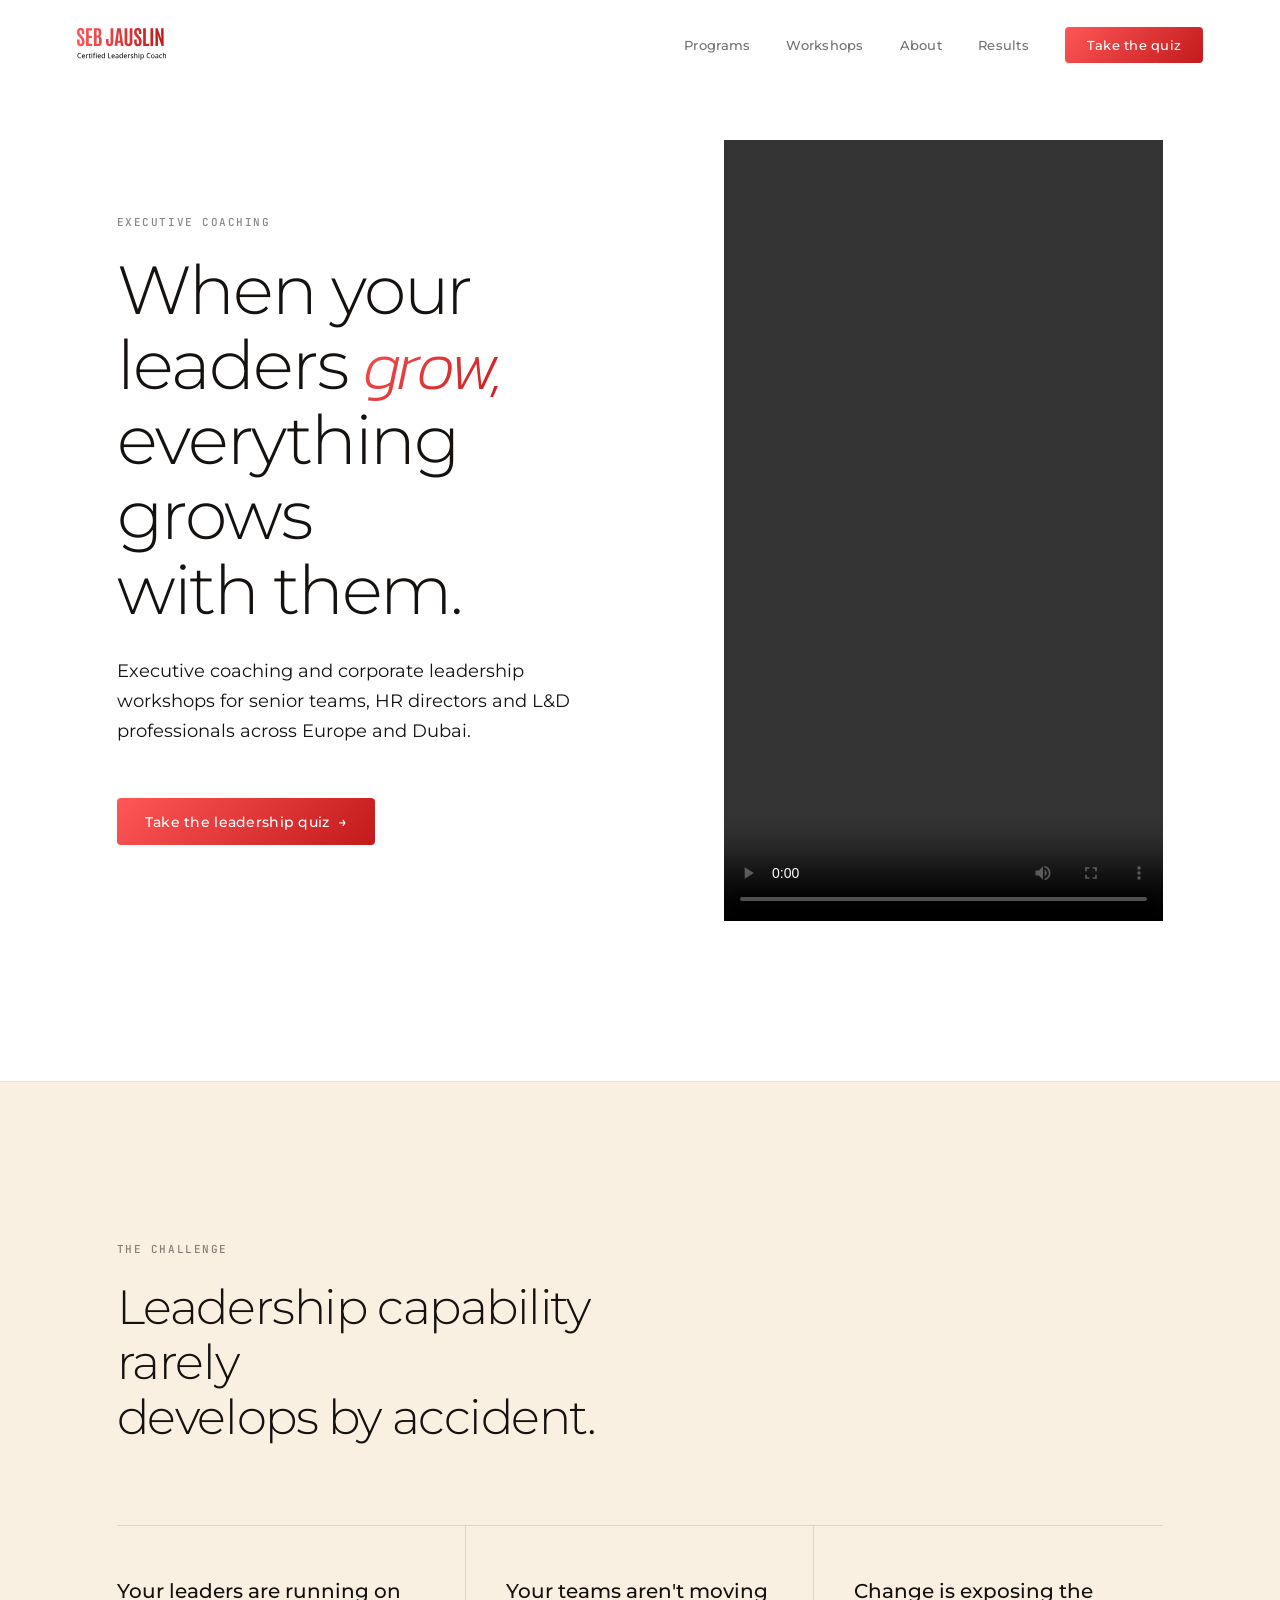
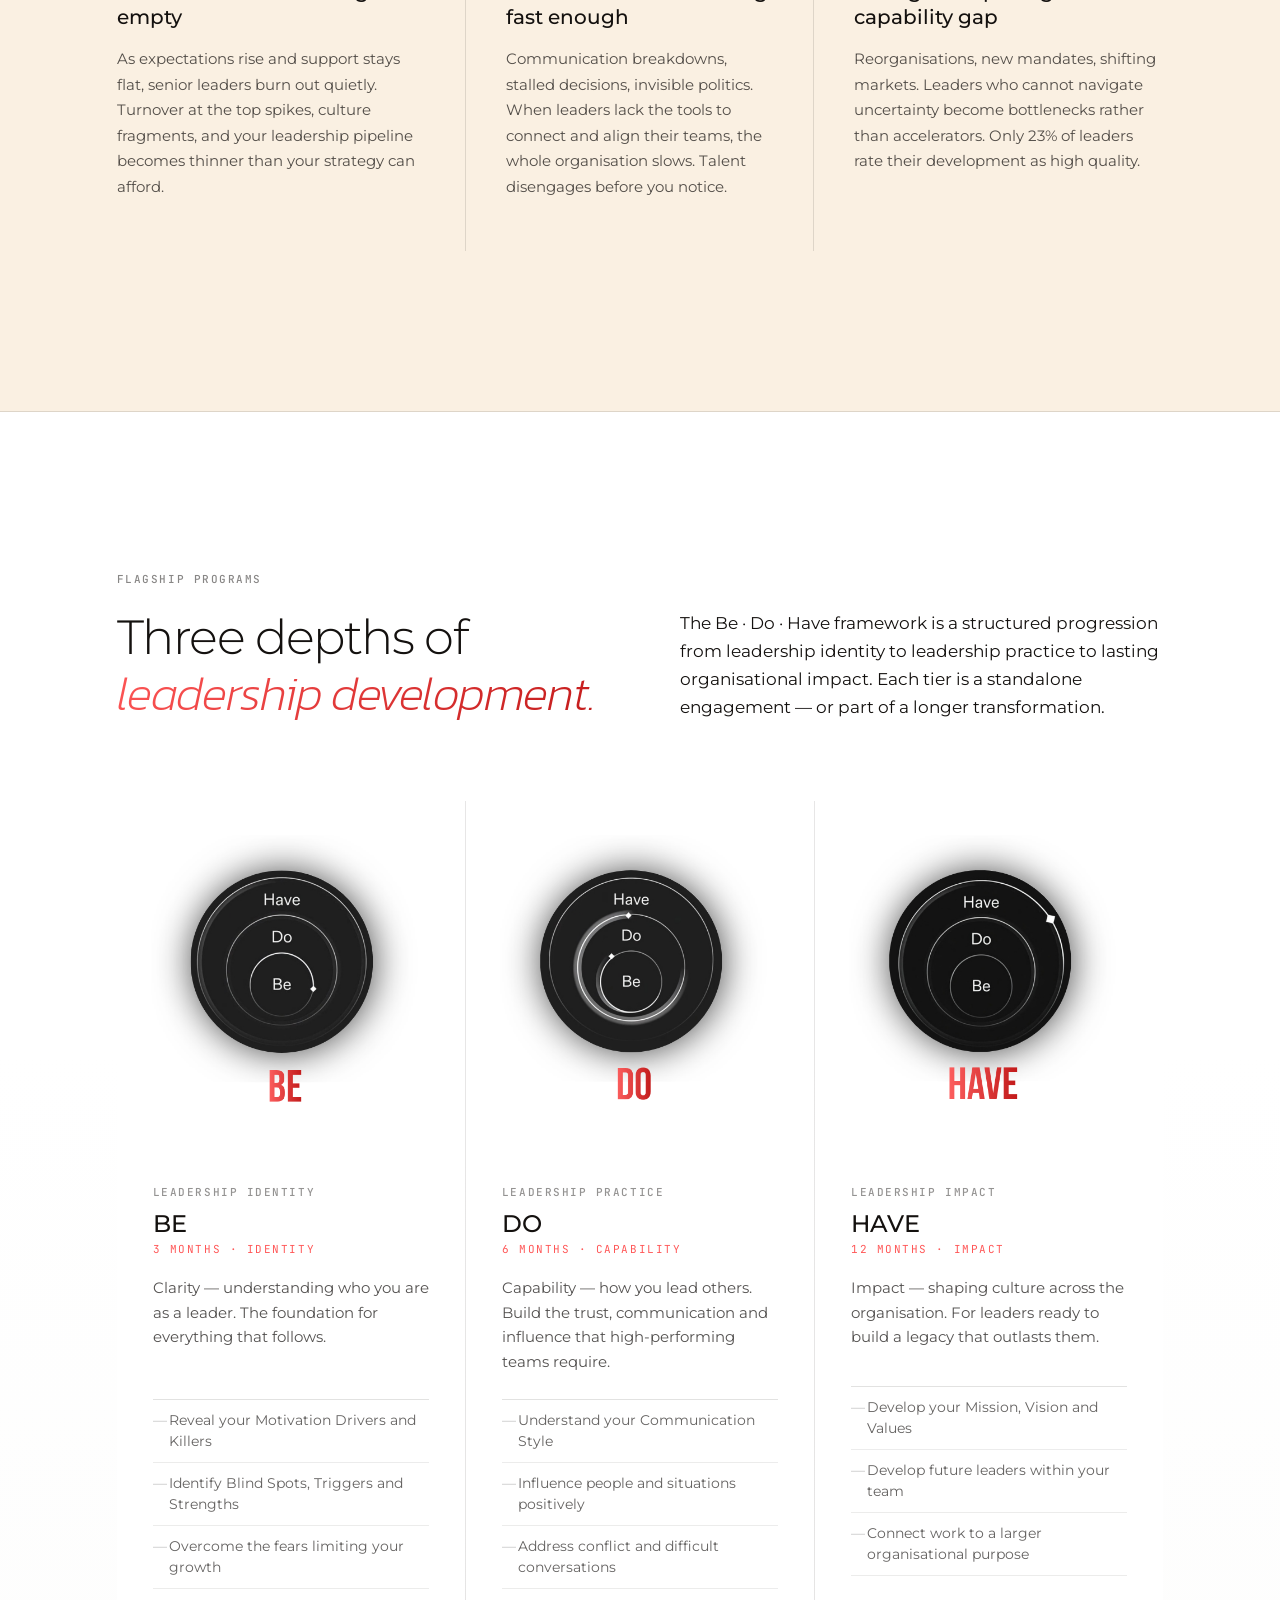
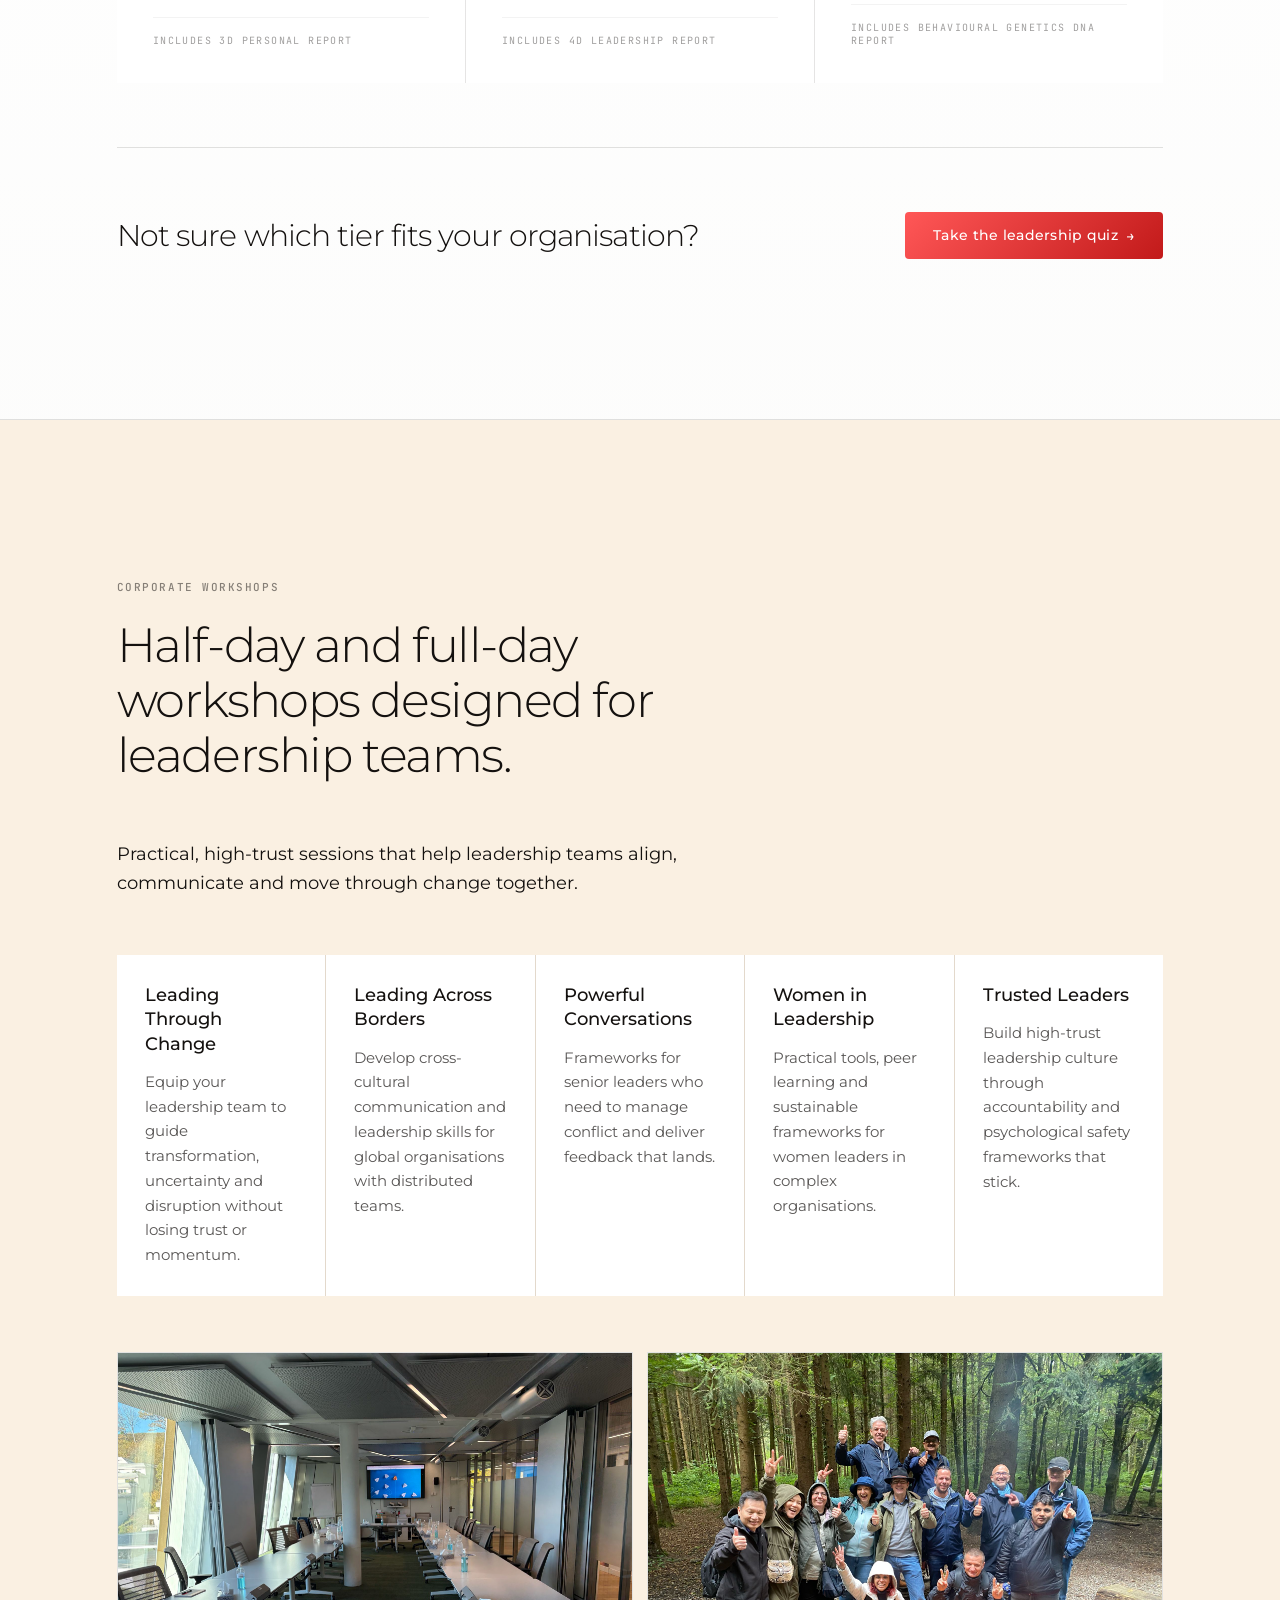
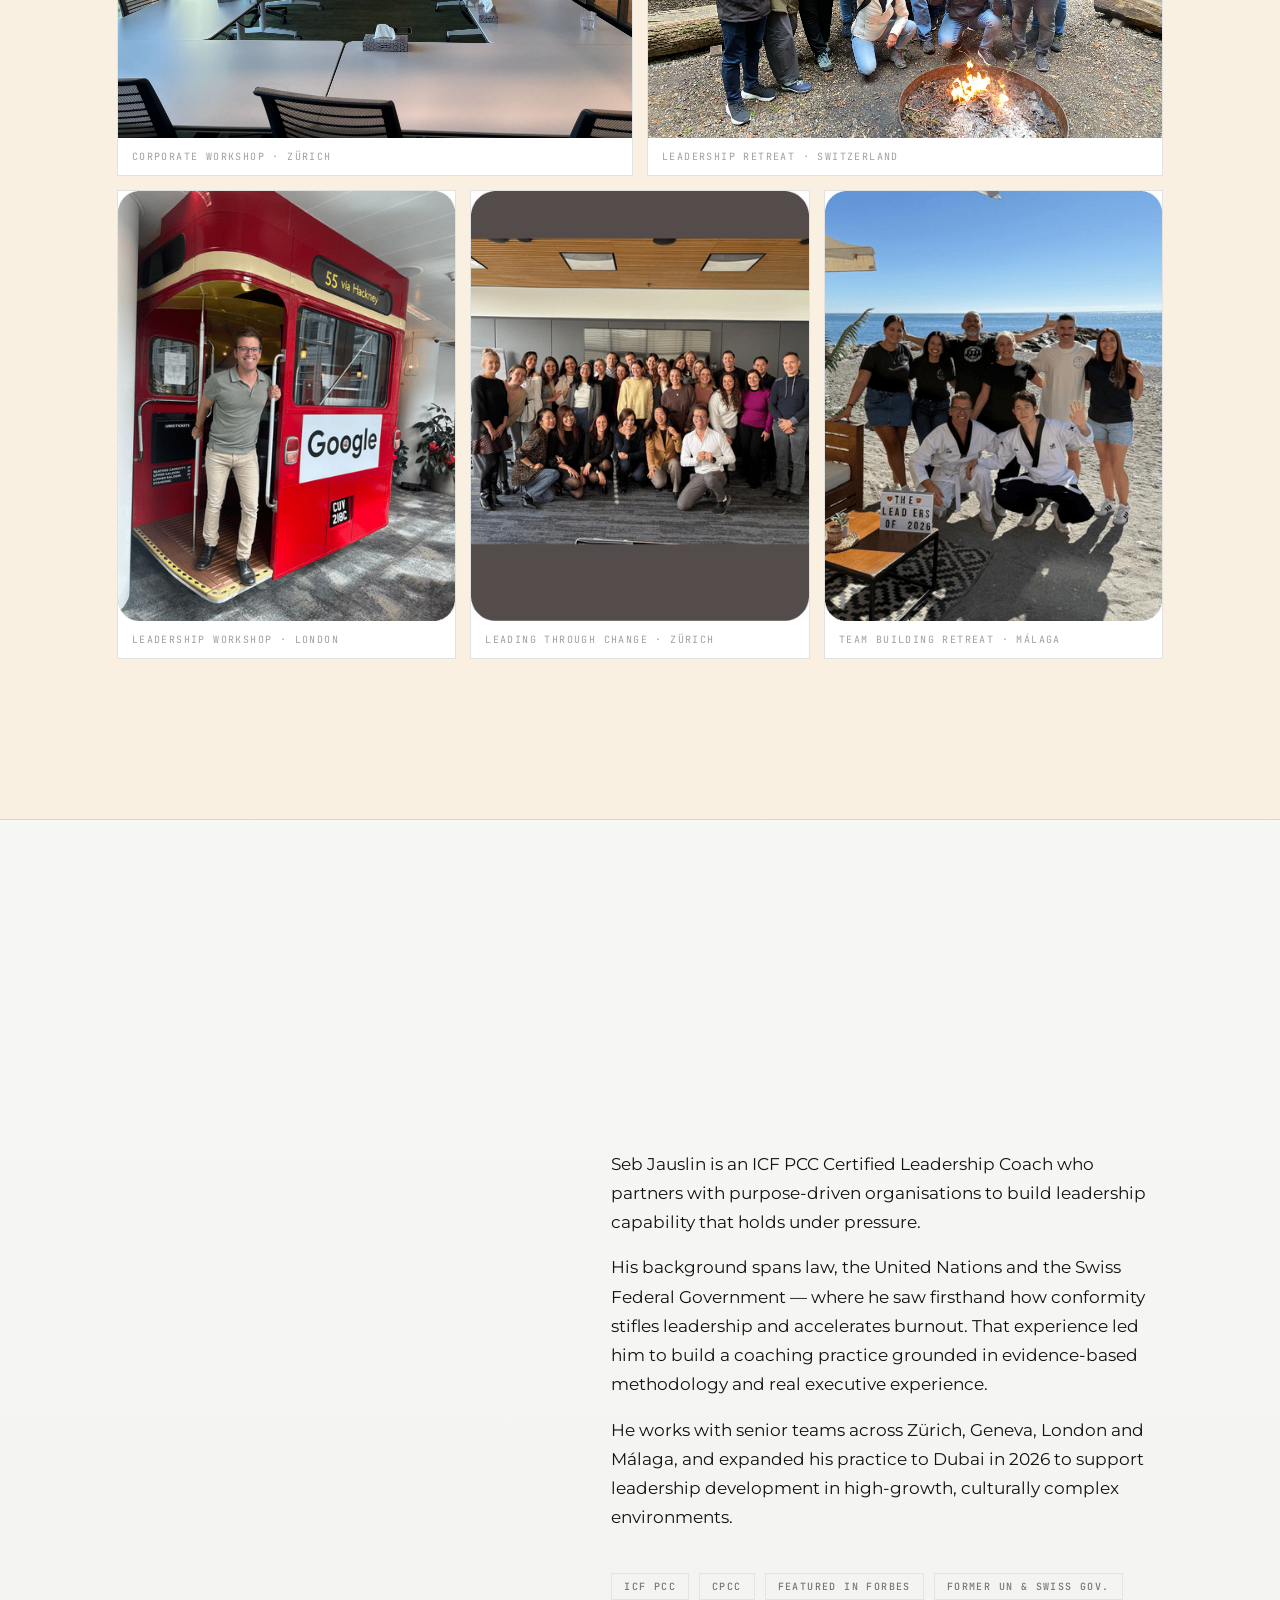
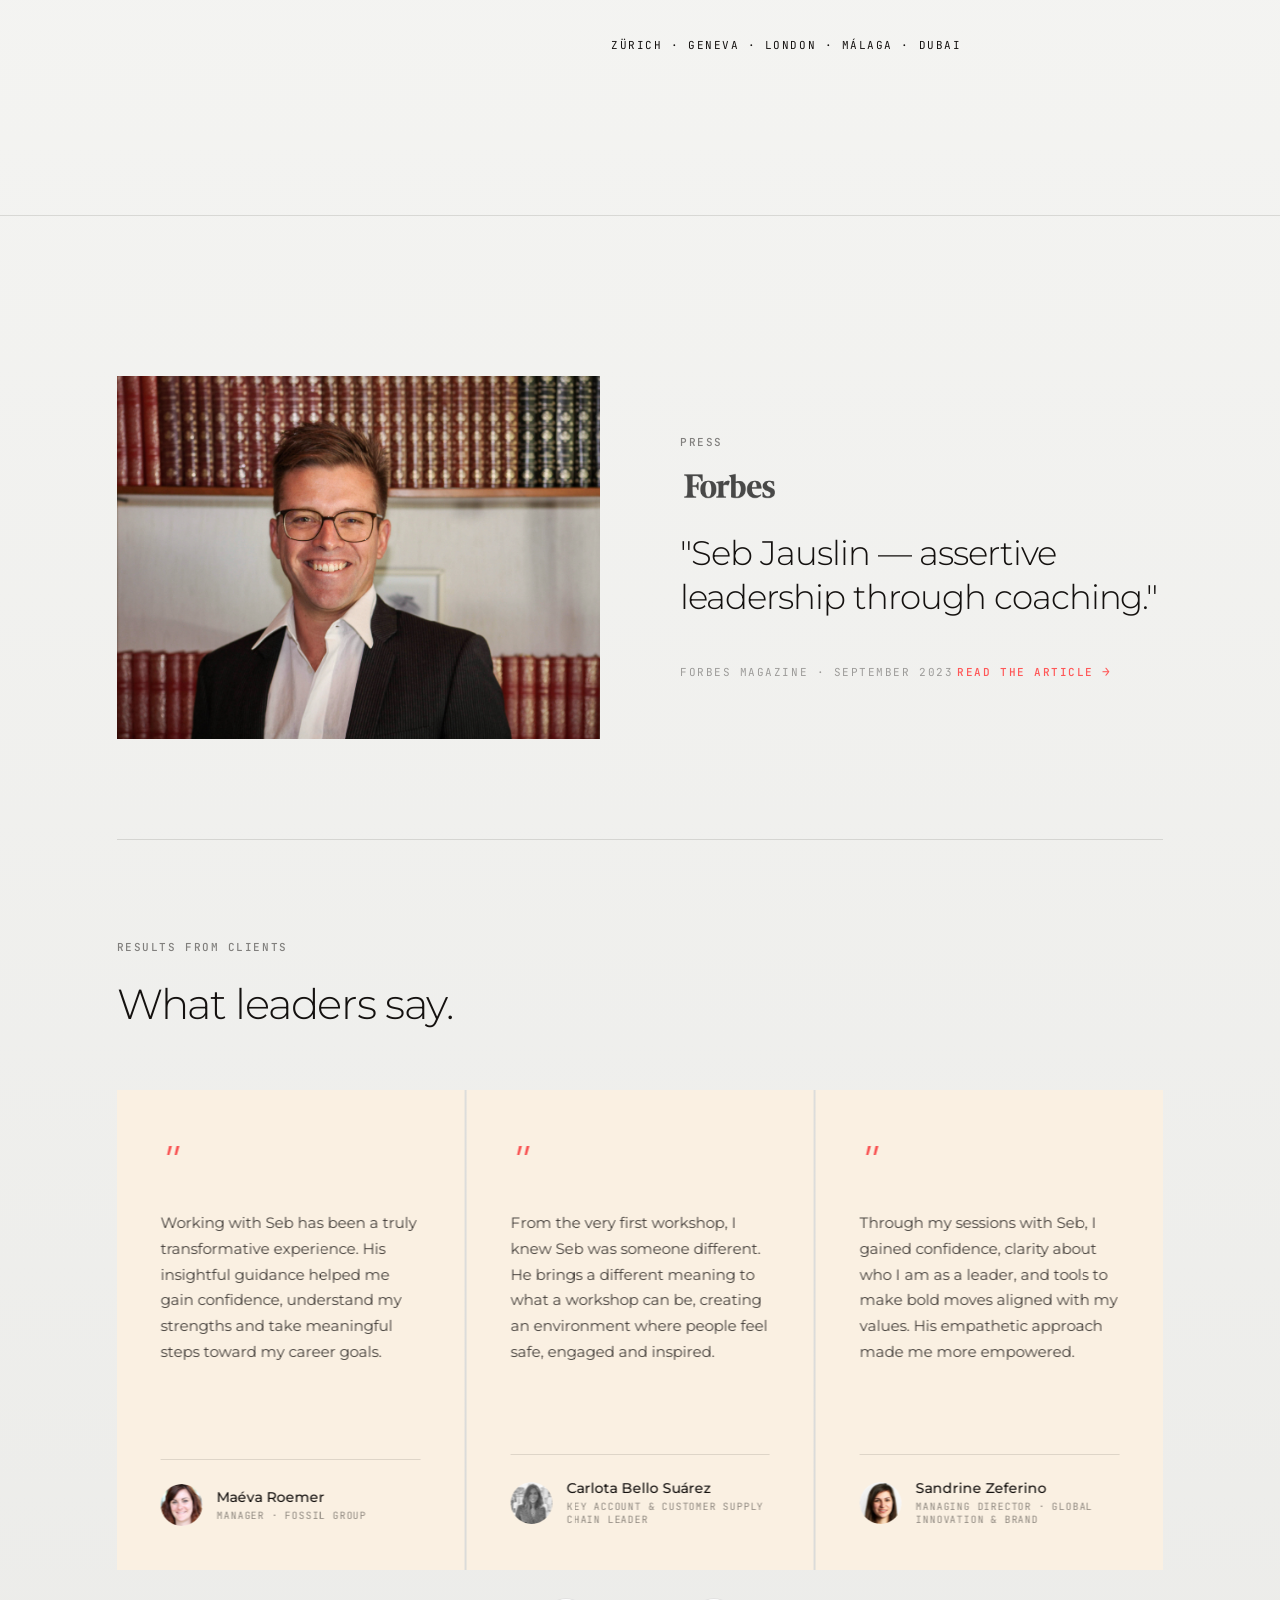
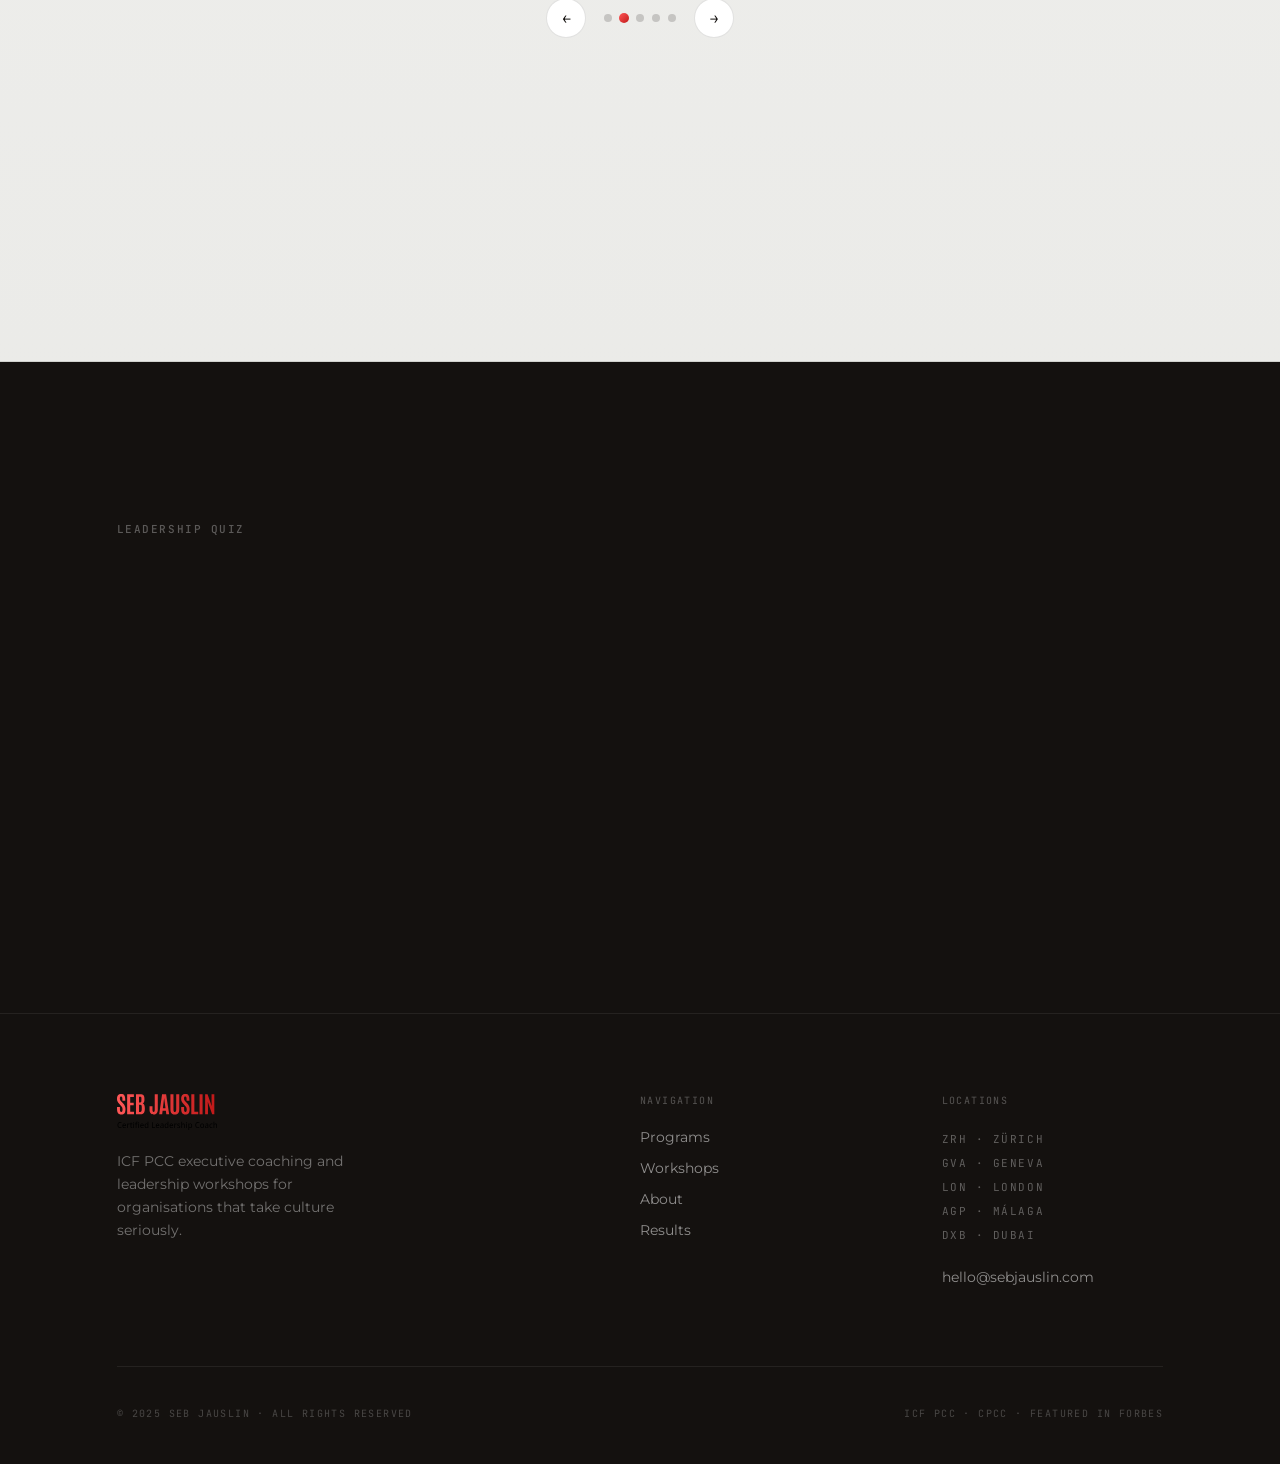
==== commit 5da3d338: "Add Pages CMS content editing beta Add a Pages CMS configuration for the hosted editor, introduce st" ====
--- a/index.html
+++ b/index.html
@@ -25,12 +25,12 @@
       <img src="./assets/Seb-Jauslin-Logo.svg" alt="Seb Jauslin" class="nav-logo">
     </a>
 
-    <ul class="nav-links">
+    <ul class="nav-links" data-content-list="navLinks">
       <li><a href="#programs">Programs</a></li>
       <li><a href="#workshops">Workshops</a></li>
       <li><a href="#about">About</a></li>
       <li><a href="#proof">Results</a></li>
-      <li><a href="https://tally.so/r/44N90A" target="_blank" rel="noopener" class="nav-cta">Take the quiz</a></li>
+      <li><a href="https://tally.so/r/44N90A" target="_blank" rel="noopener" class="nav-cta" data-content="nav.cta">Take the quiz</a></li>
     </ul>
 
     <button class="hamburger" id="hamburger" aria-label="Open menu" aria-expanded="false">
@@ -40,13 +40,13 @@
 
   <!-- Mobile menu -->
   <div class="mobile-menu" id="mobileMenu" role="dialog" aria-label="Navigation">
-    <ul>
+    <ul data-content-list="mobileNavLinks">
       <li><a href="#programs" class="mobile-nav-link">Programs</a></li>
       <li><a href="#workshops" class="mobile-nav-link">Workshops</a></li>
       <li><a href="#about" class="mobile-nav-link">About</a></li>
       <li><a href="#proof" class="mobile-nav-link">Results</a></li>
     </ul>
-    <a href="https://tally.so/r/44N90A" target="_blank" rel="noopener" class="mobile-menu-cta">Take the leadership quiz</a>
+    <a href="https://tally.so/r/44N90A" target="_blank" rel="noopener" class="mobile-menu-cta" data-content="mobile.cta">Take the leadership quiz</a>
   </div>
 
 
@@ -58,16 +58,16 @@
       <div class="hero-inner">
 
         <div class="hero-content">
-          <span class="kicker">Executive Coaching</span>
-          <h1 class="hero-headline fade-in">
+          <span class="kicker" data-content="hero.kicker">Executive Coaching</span>
+          <h1 class="hero-headline fade-in" data-content="hero.headline">
             When your leaders <em class="gradient-text">grow,</em><br>
             everything grows<br>with them.
           </h1>
-          <p class="hero-sub fade-in delay-1">
+          <p class="hero-sub fade-in delay-1" data-content="hero.subtitle">
             Executive coaching and corporate leadership workshops for senior teams, HR directors and L&amp;D professionals across Europe and Dubai.
           </p>
           <div class="hero-ctas fade-in delay-2">
-            <a href="https://tally.so/r/44N90A" target="_blank" rel="noopener" class="btn-primary">Take the leadership quiz <span>→</span></a>
+            <a href="https://tally.so/r/44N90A" target="_blank" rel="noopener" class="btn-primary" data-content="hero.cta">Take the leadership quiz <span>→</span></a>
           </div>
         </div>
 
@@ -89,8 +89,8 @@
     <div class="container">
 
       <div class="problem-header fade-in">
-        <span class="kicker">The challenge</span>
-        <h2 class="problem-headline">
+        <span class="kicker" data-content="problem.kicker">The challenge</span>
+        <h2 class="problem-headline" data-content="problem.headline">
           Leadership capability rarely<br>develops by accident.
         </h2>
       </div>
@@ -98,18 +98,18 @@
       <div class="problem-grid">
 
         <div class="problem-item fade-in">
-          <h3 class="problem-title">Your leaders are running on empty</h3>
-          <p class="problem-body">As expectations rise and support stays flat, senior leaders burn out quietly. Turnover at the top spikes, culture fragments, and your leadership pipeline becomes thinner than your strategy can afford.</p>
+          <h3 class="problem-title" data-content="problem.items.0.title">Your leaders are running on empty</h3>
+          <p class="problem-body" data-content="problem.items.0.body">As expectations rise and support stays flat, senior leaders burn out quietly. Turnover at the top spikes, culture fragments, and your leadership pipeline becomes thinner than your strategy can afford.</p>
         </div>
 
         <div class="problem-item fade-in delay-1">
-          <h3 class="problem-title">Your teams aren't moving fast enough</h3>
-          <p class="problem-body">Communication breakdowns, stalled decisions, invisible politics. When leaders lack the tools to connect and align their teams, the whole organisation slows. Talent disengages before you notice.</p>
+          <h3 class="problem-title" data-content="problem.items.1.title">Your teams aren't moving fast enough</h3>
+          <p class="problem-body" data-content="problem.items.1.body">Communication breakdowns, stalled decisions, invisible politics. When leaders lack the tools to connect and align their teams, the whole organisation slows. Talent disengages before you notice.</p>
         </div>
 
         <div class="problem-item fade-in delay-2">
-          <h3 class="problem-title">Change is exposing the capability gap</h3>
-          <p class="problem-body">Reorganisations, new mandates, shifting markets. Leaders who cannot navigate uncertainty become bottlenecks rather than accelerators. Only 23% of leaders rate their development as high quality.</p>
+          <h3 class="problem-title" data-content="problem.items.2.title">Change is exposing the capability gap</h3>
+          <p class="problem-body" data-content="problem.items.2.body">Reorganisations, new mandates, shifting markets. Leaders who cannot navigate uncertainty become bottlenecks rather than accelerators. Only 23% of leaders rate their development as high quality.</p>
         </div>
 
       </div>
@@ -125,17 +125,17 @@
 
       <div class="programs-header">
         <div class="fade-in">
-          <span class="kicker">Flagship programs</span>
-          <h2 class="programs-headline">
+          <span class="kicker" data-content="programs.kicker">Flagship programs</span>
+          <h2 class="programs-headline" data-content="programs.headline">
             Three depths of<br><em class="gradient-text">leadership development.</em>
           </h2>
         </div>
-        <p class="programs-intro fade-in delay-1">
+        <p class="programs-intro fade-in delay-1" data-content="programs.intro">
           The Be · Do · Have framework is a structured progression from leadership identity to leadership practice to lasting organisational impact. Each tier is a standalone engagement — or part of a longer transformation.
         </p>
       </div>
 
-      <div class="programs-grid">
+      <div class="programs-grid" data-content-list="programs">
 
         <!-- BE -->
         <div class="program-card fade-in">
@@ -192,9 +192,9 @@
 
       <div class="programs-footer fade-in">
         <p class="programs-footer-text">
-          Not sure which tier fits your organisation?
+          <span data-content="programs.footerText">Not sure which tier fits your organisation?</span>
         </p>
-        <a href="https://tally.so/r/44N90A" target="_blank" rel="noopener" class="btn-primary">Take the leadership quiz <span>→</span></a>
+        <a href="https://tally.so/r/44N90A" target="_blank" rel="noopener" class="btn-primary" data-content="programs.cta">Take the leadership quiz <span>→</span></a>
       </div>
 
     </div>
@@ -208,8 +208,8 @@
     <div class="container">
 
       <div class="workshops-header fade-in">
-        <span class="kicker">Corporate workshops</span>
-        <h2 class="workshops-headline">
+        <span class="kicker" data-content="workshops.kicker">Corporate workshops</span>
+        <h2 class="workshops-headline" data-content="workshops.headline">
           Half-day and full-day workshops designed for leadership teams.
         </h2>
       </div>
@@ -217,12 +217,12 @@
       <div class="workshops-layout">
 
         <div class="workshops-copy fade-in">
-          <p>
+          <p data-content="workshops.intro">
             Practical, high-trust sessions that help leadership teams align, communicate and move through change together.
           </p>
         </div>
 
-        <div class="workshop-list">
+        <div class="workshop-list" data-content-list="workshops">
 
           <article class="workshop-item fade-in">
             <h3 class="workshop-name">Leading Through Change</h3>
@@ -251,7 +251,7 @@
 
         </div>
 
-        <div class="workshops-photos fade-in delay-2">
+        <div class="workshops-photos fade-in delay-2" data-content-list="workshopPhotos">
           <figure class="workshop-photo-wrap workshop-photo-wide">
             <img
               src="./assets/workshop-zurich.png"
@@ -319,25 +319,25 @@
         </div>
 
         <div class="about-content">
-          <span class="kicker fade-in">About</span>
-          <h2 class="about-headline fade-in">
+          <span class="kicker fade-in" data-content="about.kicker">About</span>
+          <h2 class="about-headline fade-in" data-content="about.headline">
             Leadership experience<br>built <em class="gradient-text">inside</em> the system.
           </h2>
 
           <div class="about-bio fade-in delay-1">
-            <p>Seb Jauslin is an ICF PCC Certified Leadership Coach who partners with purpose-driven organisations to build leadership capability that holds under pressure.</p>
-            <p>His background spans law, the United Nations and the Swiss Federal Government — where he saw firsthand how conformity stifles leadership and accelerates burnout. That experience led him to build a coaching practice grounded in evidence-based methodology and real executive experience.</p>
-            <p>He works with senior teams across Zürich, Geneva, London and Málaga, and expanded his practice to Dubai in 2026 to support leadership development in high-growth, culturally complex environments.</p>
-          </div>
-
-          <ul class="about-creds fade-in delay-2">
+            <p data-content="about.bio.0">Seb Jauslin is an ICF PCC Certified Leadership Coach who partners with purpose-driven organisations to build leadership capability that holds under pressure.</p>
+            <p data-content="about.bio.1">His background spans law, the United Nations and the Swiss Federal Government — where he saw firsthand how conformity stifles leadership and accelerates burnout. That experience led him to build a coaching practice grounded in evidence-based methodology and real executive experience.</p>
+            <p data-content="about.bio.2">He works with senior teams across Zürich, Geneva, London and Málaga, and expanded his practice to Dubai in 2026 to support leadership development in high-growth, culturally complex environments.</p>
+          </div>
+
+          <ul class="about-creds fade-in delay-2" data-content-list="aboutCreds">
             <li class="cred-tag">ICF PCC</li>
             <li class="cred-tag">CPCC</li>
             <li class="cred-tag">Featured in Forbes</li>
             <li class="cred-tag">Former UN &amp; Swiss Gov.</li>
           </ul>
 
-          <p class="about-cities fade-in delay-2">
+          <p class="about-cities fade-in delay-2" data-content="about.cities">
             Zürich · Geneva · London · Málaga · Dubai
           </p>
         </div>
@@ -361,29 +361,29 @@
           class="forbes-img"
         >
         <div class="forbes-content">
-          <span class="kicker">Press</span>
+          <span class="kicker" data-content="forbes.kicker">Press</span>
           <img
             src="./assets/forbes-logo-black-transparent.png"
             alt="Forbes"
             class="forbes-logo"
           >
-          <p class="forbes-headline">
+          <p class="forbes-headline" data-content="forbes.headline">
             "Seb Jauslin — assertive leadership through coaching."
           </p>
-          <span class="forbes-meta">Forbes Magazine · September 2023</span>
-          <span class="forbes-link">Read the article <span>→</span></span>
+          <span class="forbes-meta" data-content="forbes.meta">Forbes Magazine · September 2023</span>
+          <span class="forbes-link" data-content="forbes.link">Read the article <span>→</span></span>
         </div>
       </a>
 
       <!-- Testimonials -->
       <div class="testimonials-header fade-in">
-        <span class="kicker">Results from clients</span>
-        <h2 class="testimonials-headline">What leaders say.</h2>
+        <span class="kicker" data-content="testimonials.kicker">Results from clients</span>
+        <h2 class="testimonials-headline" data-content="testimonials.headline">What leaders say.</h2>
       </div>
 
       <div class="testimonials-slider fade-in" data-testimonial-slider>
         <div class="testimonials-viewport">
-          <div class="testimonials-track">
+          <div class="testimonials-track" data-content-list="testimonials">
 
             <article class="testimonial-card">
               <span class="t-mark gradient-text">"</span>
@@ -482,11 +482,13 @@
 
       <!-- Credentials bar -->
       <div class="creds-bar fade-in">
-        <span class="creds-label">As seen in · Accredited by</span>
+        <span class="creds-label" data-content="credentials.label">As seen in · Accredited by</span>
         <div class="creds-logos">
           <img src="./assets/forbes-logo-black-transparent.png" alt="Forbes">
-          <span class="cred-badge">ICF PCC</span>
-          <span class="cred-badge">CPCC</span>
+          <span data-content-list="credentialBadges">
+            <span class="cred-badge">ICF PCC</span>
+            <span class="cred-badge">CPCC</span>
+          </span>
         </div>
       </div>
 
@@ -499,26 +501,26 @@
        ============================================================ -->
   <section class="cta-section" id="cta">
     <div class="container">
-      <span class="kicker">Leadership quiz</span>
+      <span class="kicker" data-content="cta.kicker">Leadership quiz</span>
       <div class="cta-inner">
 
         <div class="fade-in">
-          <h2 class="cta-headline">
+          <h2 class="cta-headline" data-content="cta.headline">
             Ready to invest in your<br><em>leadership capability?</em>
           </h2>
-          <p class="cta-sub">
+          <p class="cta-sub" data-content="cta.subtitle">
             A quick diagnostic to understand your organisation's leadership challenges and identify the development path that fits best.
           </p>
           <div class="cta-btns">
-            <a href="https://tally.so/r/44N90A" target="_blank" rel="noopener" class="btn-light">Take the leadership quiz <span>→</span></a>
+            <a href="https://tally.so/r/44N90A" target="_blank" rel="noopener" class="btn-light" data-content="cta.button">Take the leadership quiz <span>→</span></a>
           </div>
         </div>
 
         <div class="cta-aside fade-in delay-1">
-          <p class="cta-aside-quote">
+          <p class="cta-aside-quote" data-content="cta.quote">
             "Better leaders.<br>Stronger teams.<br>More capable organisations."
           </p>
-          <span class="cta-aside-attr">Seb Jauslin</span>
+          <span class="cta-aside-attr" data-content="cta.attr">Seb Jauslin</span>
         </div>
 
       </div>
@@ -536,14 +538,14 @@
 
         <div class="footer-brand">
           <img src="./assets/Seb-Jauslin-Logo.svg" alt="Seb Jauslin" class="footer-logo">
-          <p class="footer-tagline">
+          <p class="footer-tagline" data-content="footer.tagline">
             ICF PCC executive coaching and leadership workshops for organisations that take culture seriously.
           </p>
         </div>
 
         <div>
-          <span class="footer-col-label">Navigation</span>
-          <ul class="footer-nav-list">
+          <span class="footer-col-label" data-content="footer.navLabel">Navigation</span>
+          <ul class="footer-nav-list" data-content-list="footerNavLinks">
             <li><a href="#programs">Programs</a></li>
             <li><a href="#workshops">Workshops</a></li>
             <li><a href="#about">About</a></li>
@@ -552,22 +554,22 @@
         </div>
 
         <div>
-          <span class="footer-col-label">Locations</span>
-          <p class="footer-cities">
+          <span class="footer-col-label" data-content="footer.locationsLabel">Locations</span>
+          <p class="footer-cities" data-content="footer.cities">
             ZRH · Zürich<br>
             GVA · Geneva<br>
             LON · London<br>
             AGP · Málaga<br>
             DXB · Dubai
           </p>
-          <a href="mailto:hello@sebjauslin.com" class="footer-contact">hello@sebjauslin.com</a>
+          <a href="mailto:hello@sebjauslin.com" class="footer-contact" data-content="footer.contact">hello@sebjauslin.com</a>
         </div>
 
       </div>
 
       <div class="footer-bottom">
-        <span class="footer-copy">© 2025 Seb Jauslin · All rights reserved</span>
-        <span class="footer-copy">ICF PCC · CPCC · Featured in Forbes</span>
+        <span class="footer-copy" data-content="footer.copy">© 2025 Seb Jauslin · All rights reserved</span>
+        <span class="footer-copy" data-content="footer.meta">ICF PCC · CPCC · Featured in Forbes</span>
       </div>
 
     </div>
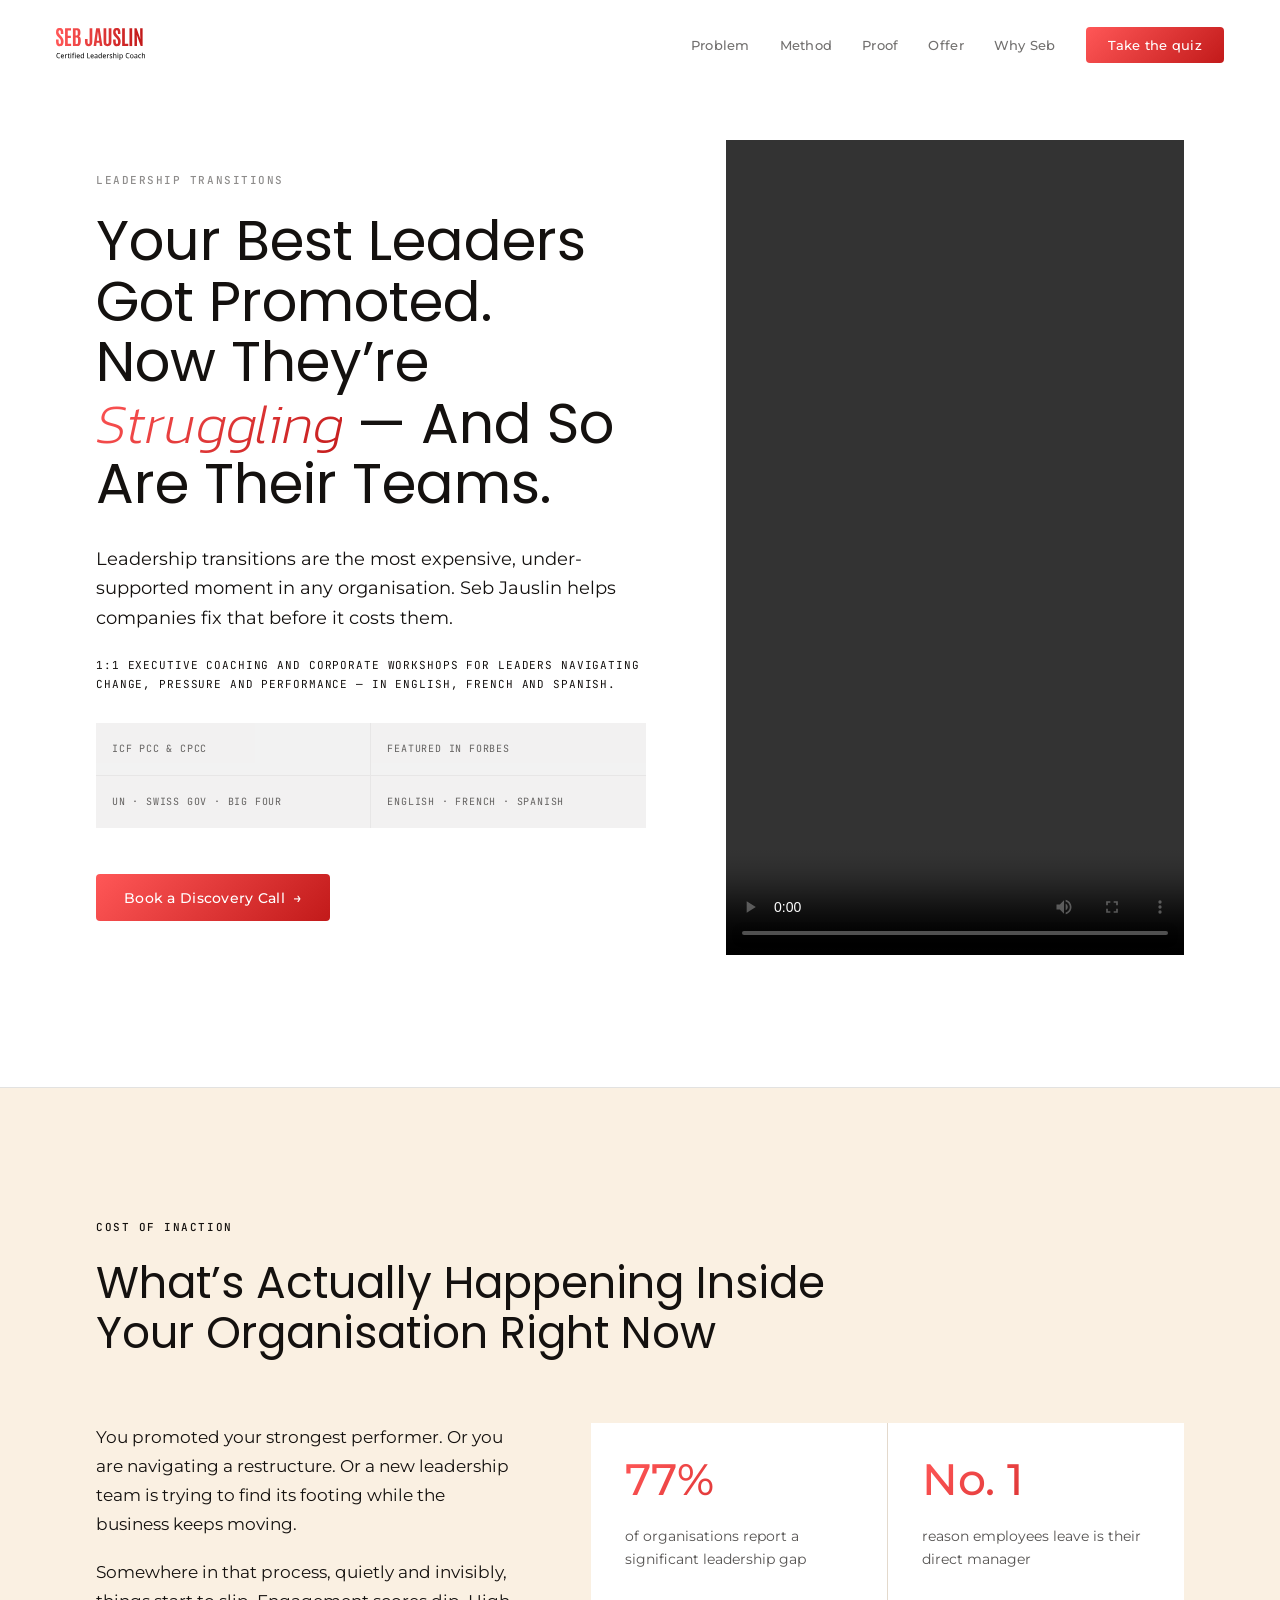
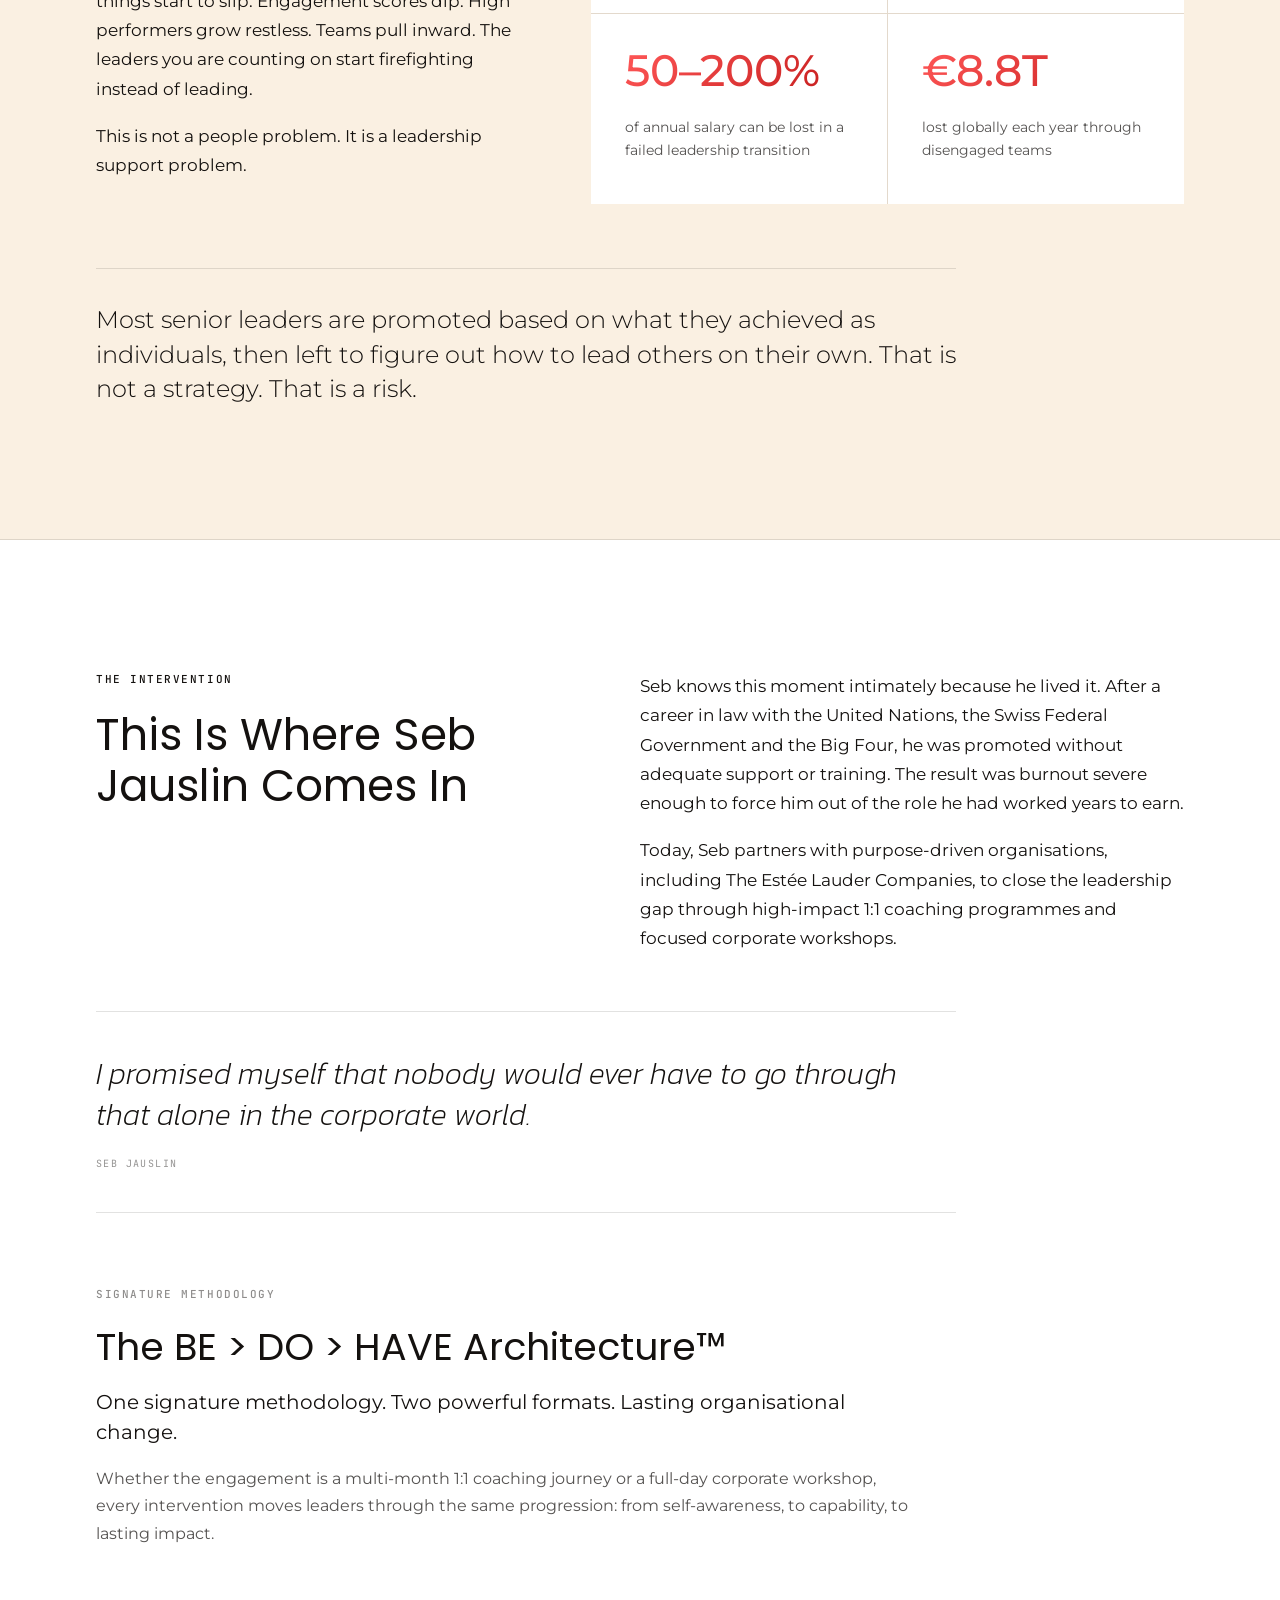
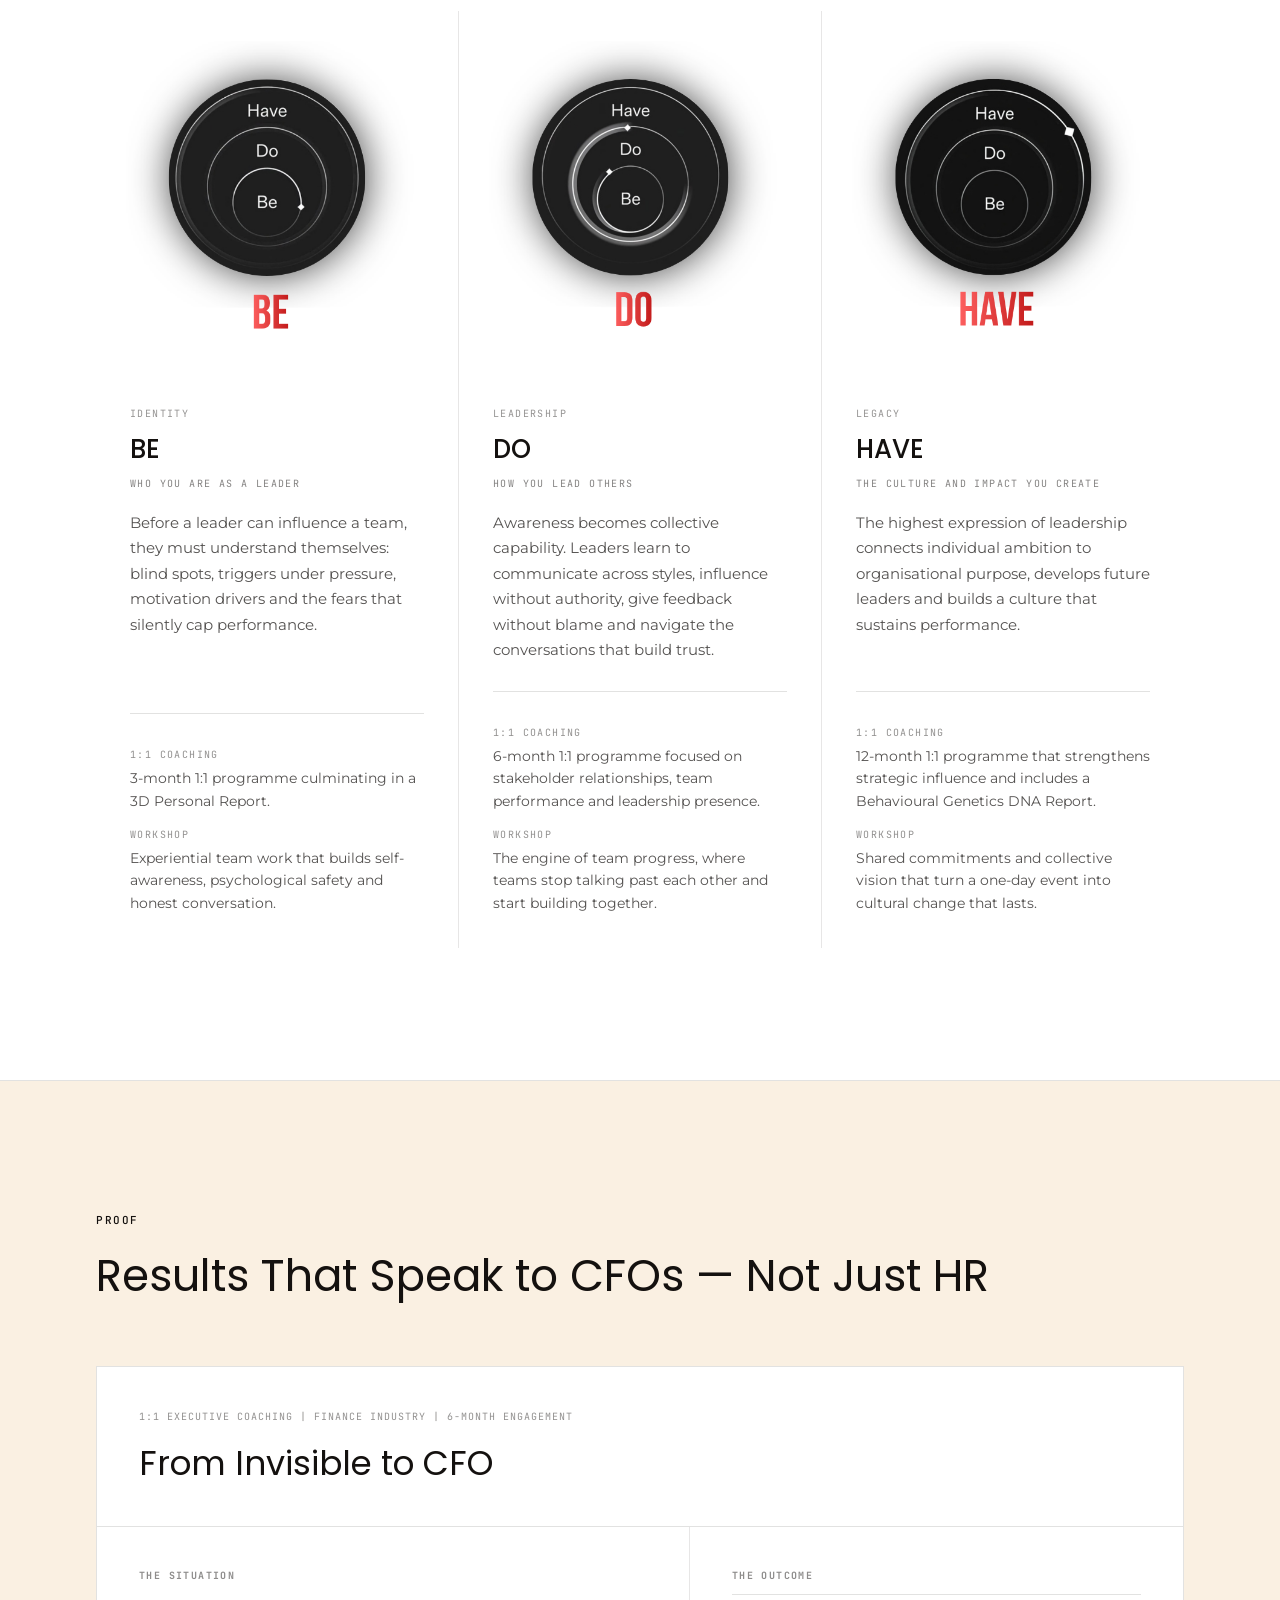
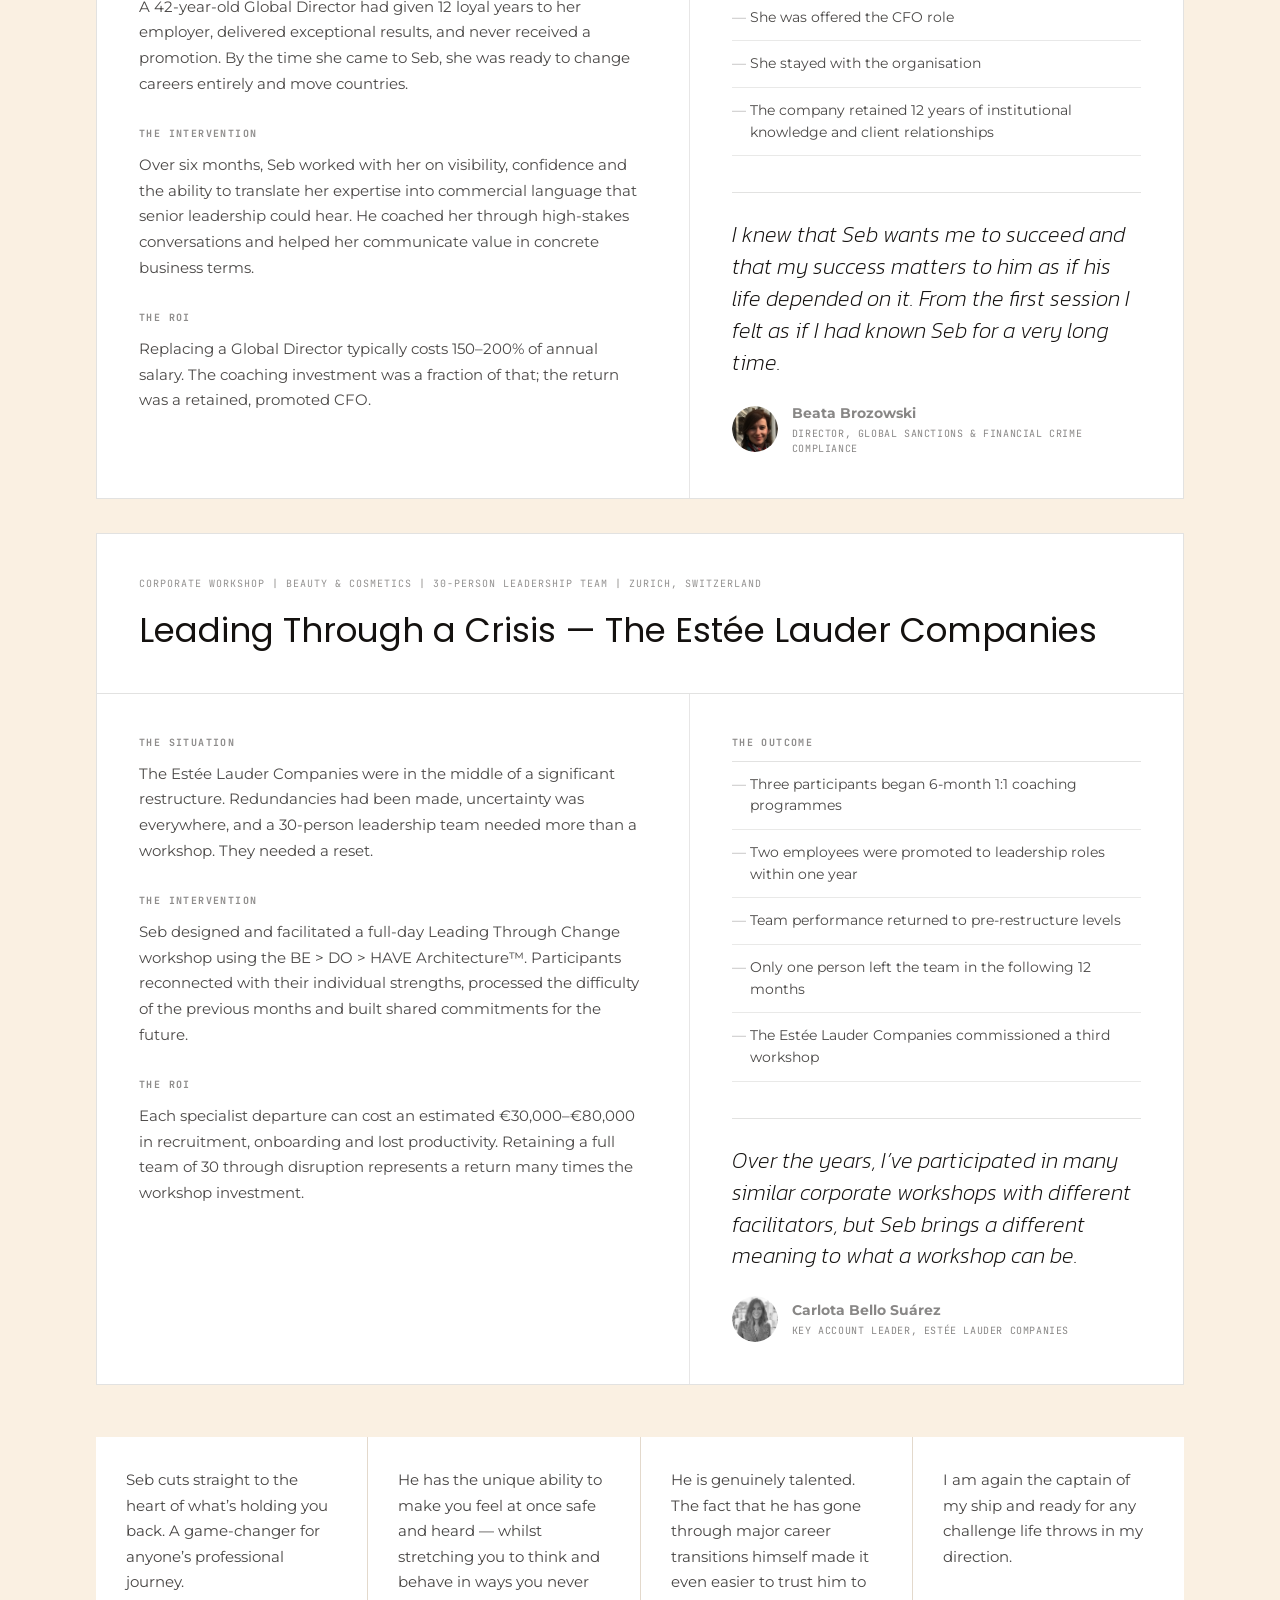
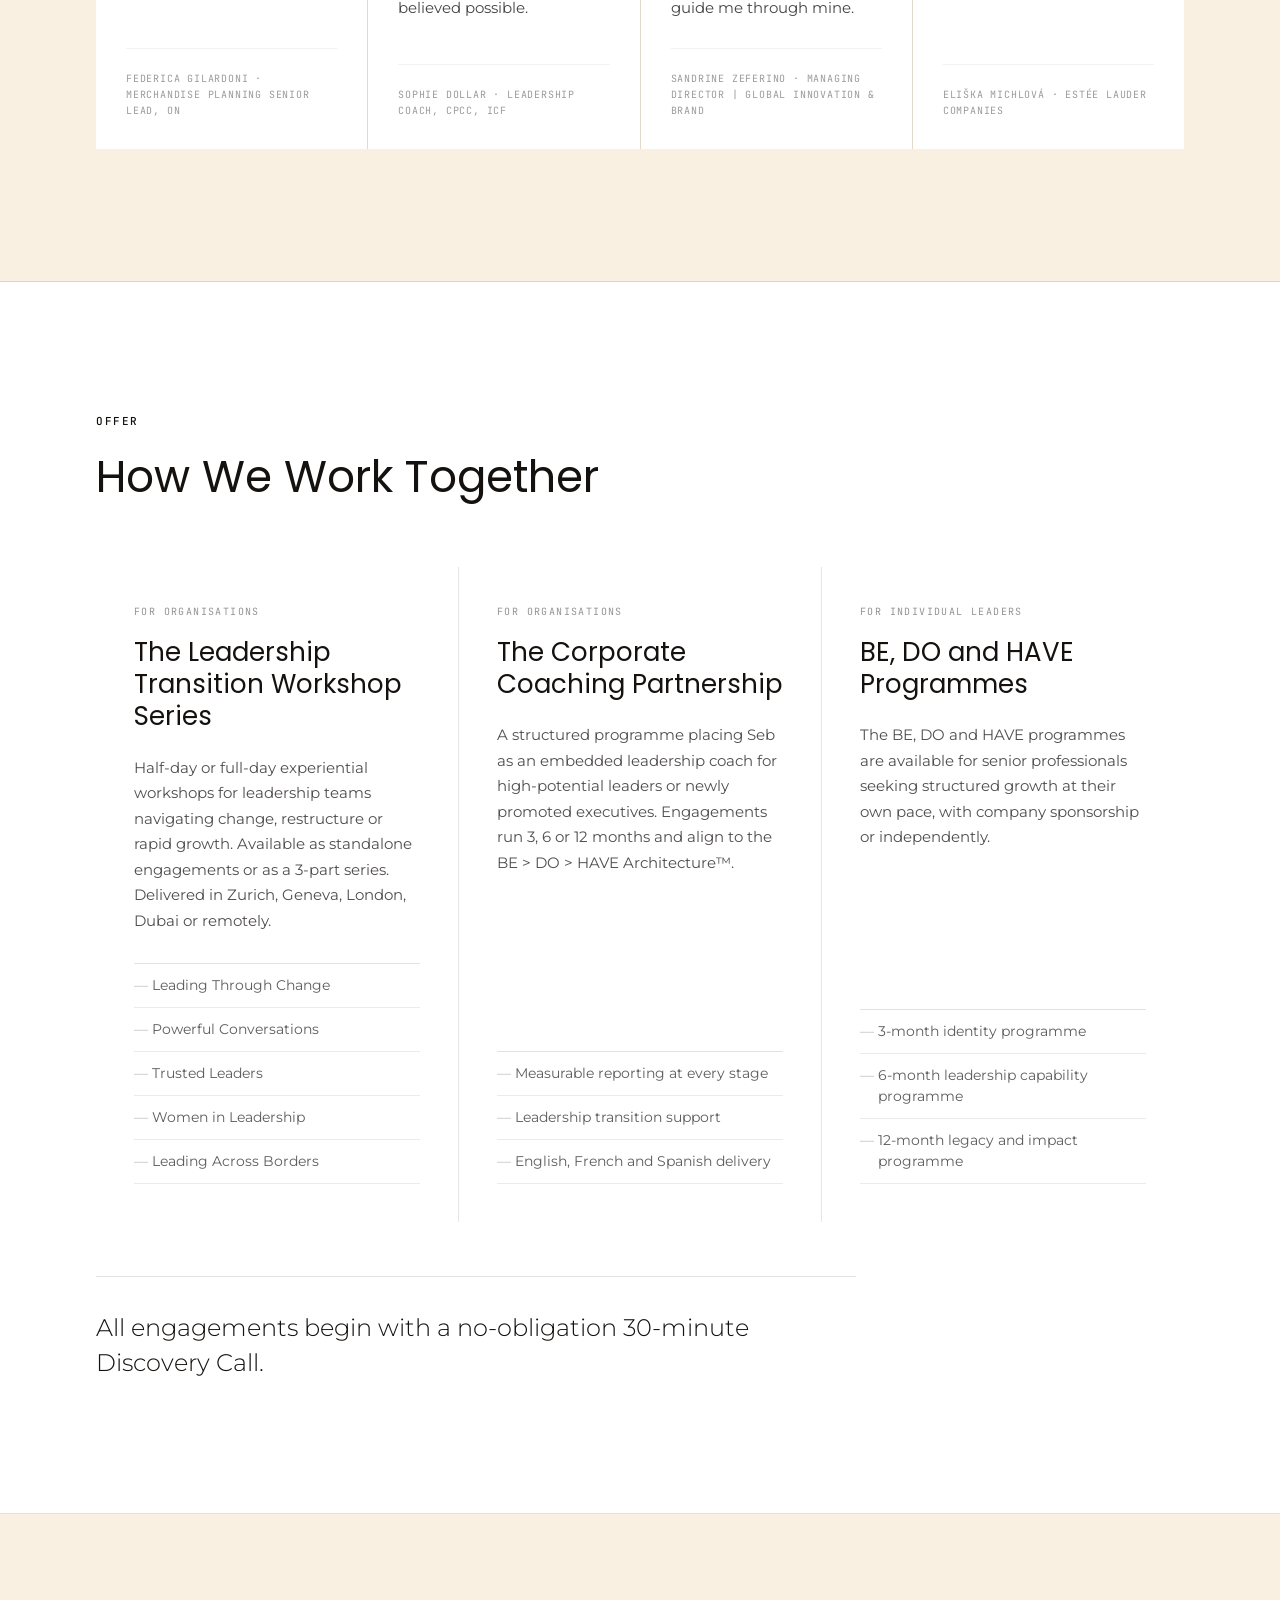
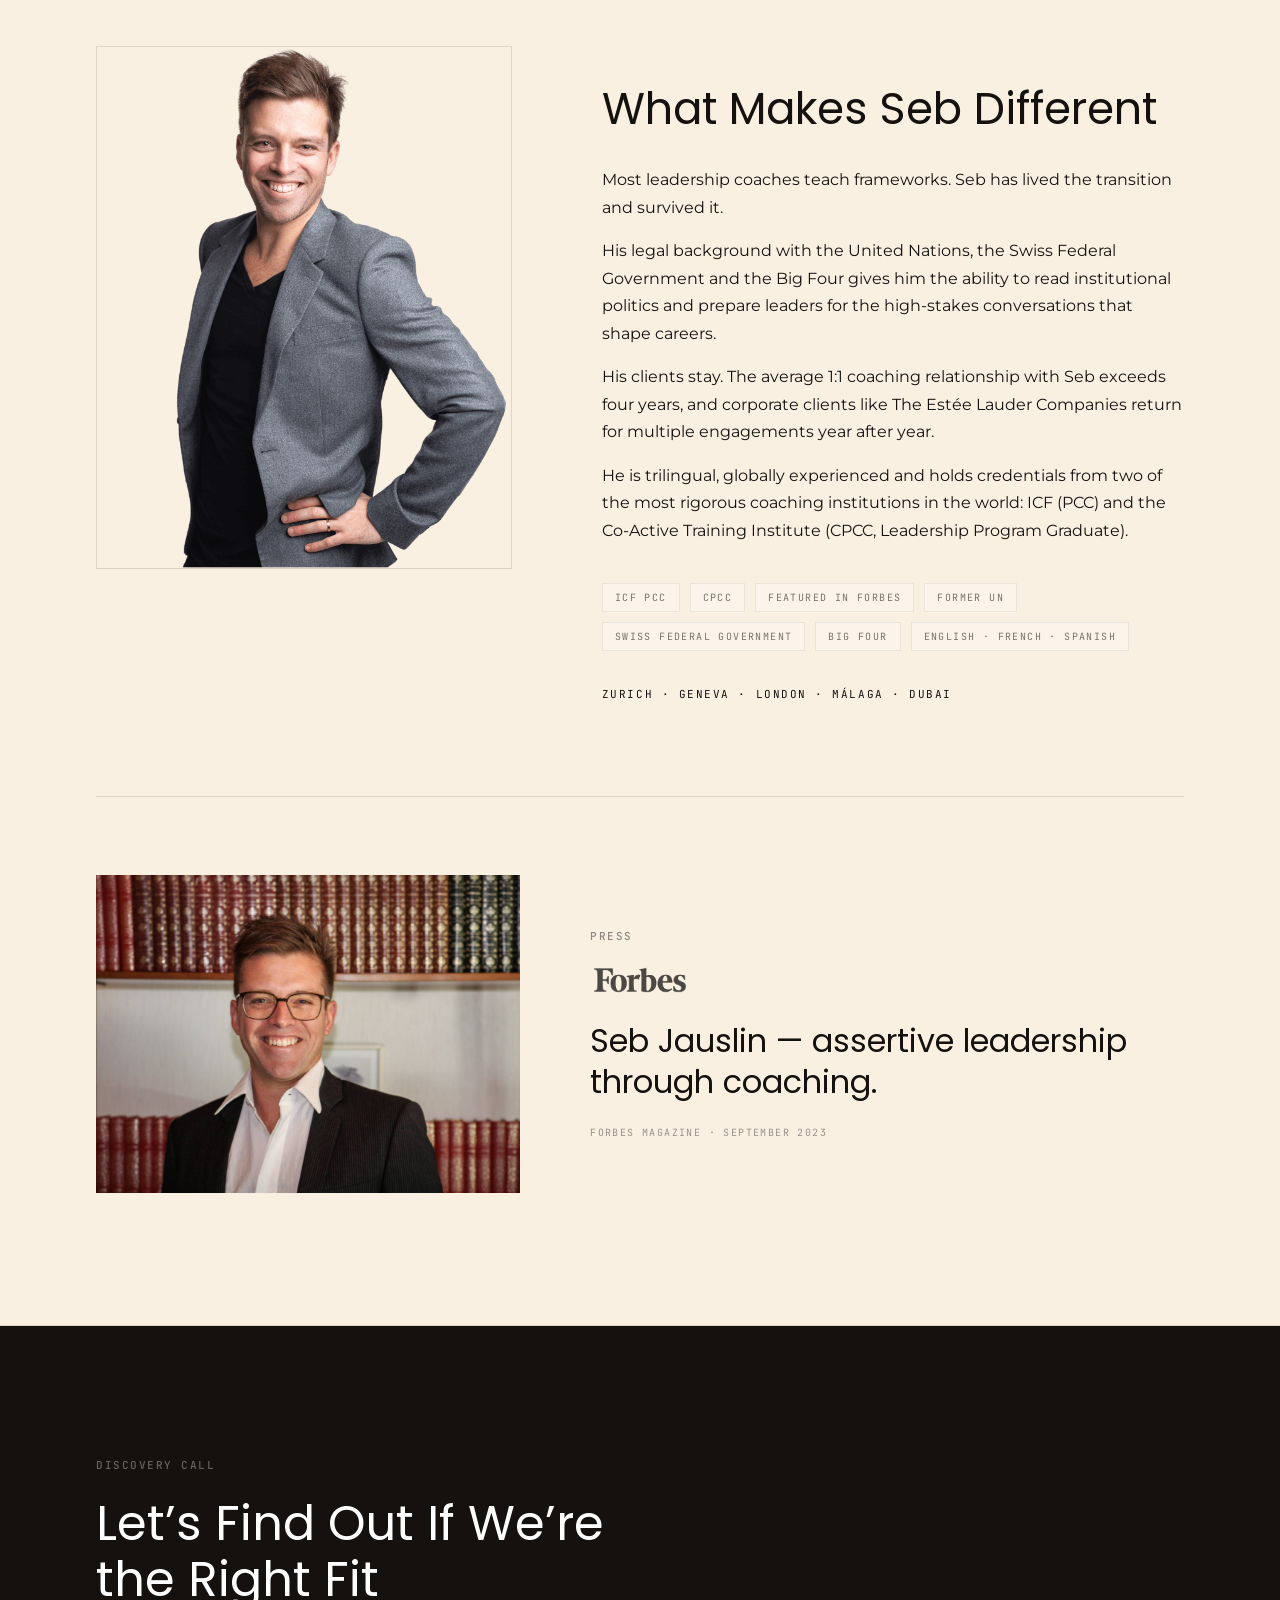
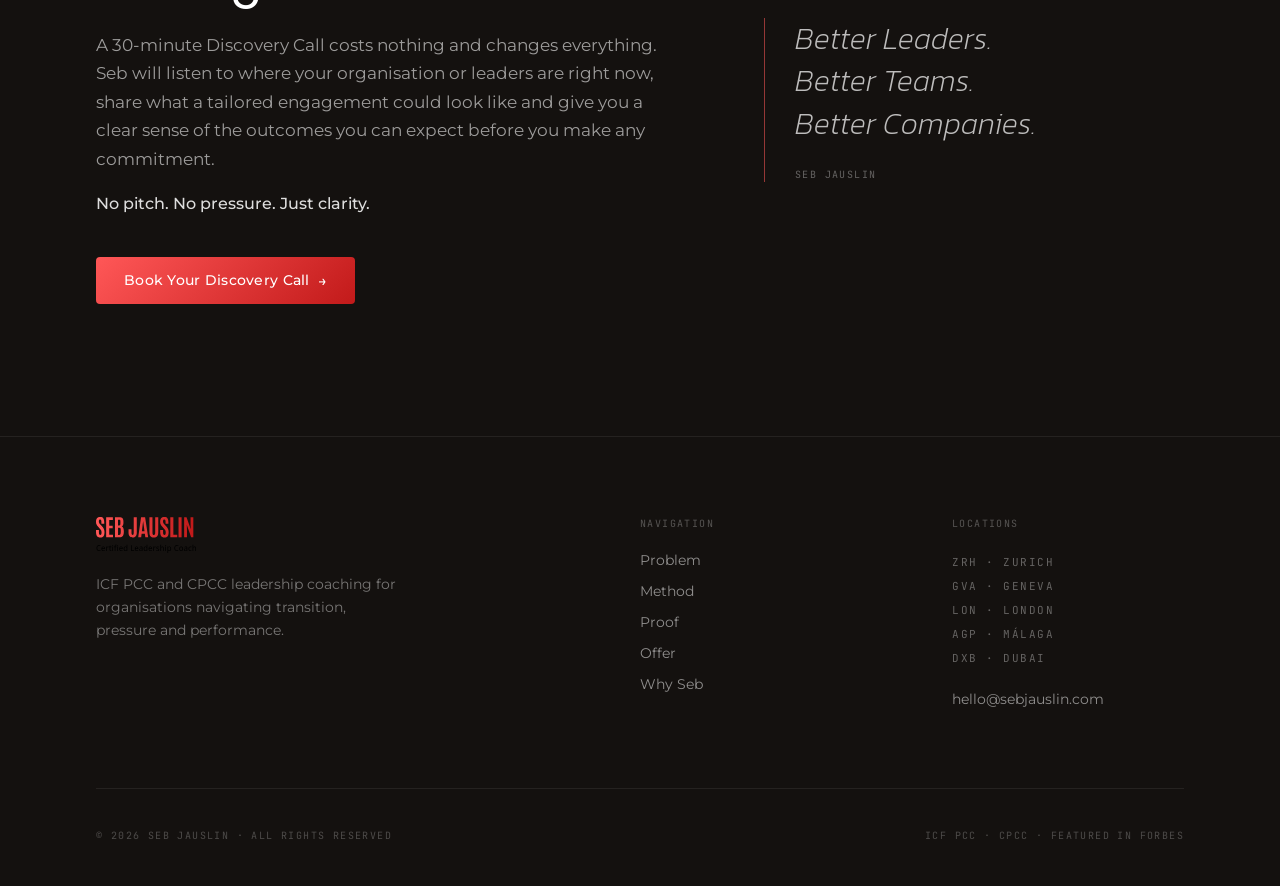
==== commit 5f0e7a08: "Update website narrative and Pages CMS config" ====
--- a/index.html
+++ b/index.html
@@ -3,578 +3,438 @@
 <head>
   <meta charset="UTF-8">
   <meta name="viewport" content="width=device-width, initial-scale=1.0">
-  <title>Seb Jauslin — Executive Coaching &amp; Leadership Workshops</title>
-  <meta name="description" content="ICF PCC certified executive coaching and corporate leadership workshops for senior teams and HR professionals across Zürich, Geneva, London, Málaga and Dubai.">
+  <meta http-equiv="Cache-Control" content="no-store, no-cache, must-revalidate">
+  <meta http-equiv="Pragma" content="no-cache">
+  <meta http-equiv="Expires" content="0">
+  <title>Seb Jauslin — Leadership Coaching for Corporate Transitions</title>
+  <meta name="description" content="ICF PCC and CPCC certified leadership coaching and corporate workshops for organisations navigating promotion, restructure, pressure and performance.">
 
   <link rel="icon" type="image/png" href="./assets/cropped-Seb-Jauslin-favicon.png">
 
-  <!-- Fonts -->
   <link rel="preconnect" href="https://fonts.googleapis.com">
   <link rel="preconnect" href="https://fonts.gstatic.com" crossorigin>
-  <link href="https://fonts.googleapis.com/css2?family=JetBrains+Mono:wght@400;500&family=Kanit:ital,wght@0,300;1,200;1,300&family=Montserrat:wght@300;400;500;600&display=swap" rel="stylesheet">
-
-  <link rel="stylesheet" href="./styles.css">
+  <link href="https://fonts.googleapis.com/css2?family=JetBrains+Mono:wght@400;500&family=Kanit:ital,wght@0,300;1,200;1,300&family=Montserrat:wght@300;400;500;600&family=Poppins:wght@300;400;500;600&display=swap" rel="stylesheet">
+
+  <link rel="stylesheet" href="./styles.css?v=20260525-header-tally-only">
 </head>
 <body>
-
-  <!-- ============================================================
-       NAVIGATION / 00
-       ============================================================ -->
   <nav class="nav" id="nav">
-    <a href="#hero" aria-label="Home">
+    <a href="#hero" aria-label="Seb Jauslin home">
       <img src="./assets/Seb-Jauslin-Logo.svg" alt="Seb Jauslin" class="nav-logo">
     </a>
 
     <ul class="nav-links" data-content-list="navLinks">
-      <li><a href="#programs">Programs</a></li>
-      <li><a href="#workshops">Workshops</a></li>
-      <li><a href="#about">About</a></li>
-      <li><a href="#proof">Results</a></li>
+      <li><a href="#problem">Problem</a></li>
+      <li><a href="#method">Method</a></li>
+      <li><a href="#proof">Proof</a></li>
+      <li><a href="#offer">Offer</a></li>
+      <li><a href="#why-seb">Why Seb</a></li>
       <li><a href="https://tally.so/r/44N90A" target="_blank" rel="noopener" class="nav-cta" data-content="nav.cta">Take the quiz</a></li>
     </ul>
 
-    <button class="hamburger" id="hamburger" aria-label="Open menu" aria-expanded="false">
+    <button class="hamburger" id="hamburger" type="button" aria-label="Open menu" aria-expanded="false">
       <span></span><span></span><span></span>
     </button>
   </nav>
 
-  <!-- Mobile menu -->
   <div class="mobile-menu" id="mobileMenu" role="dialog" aria-label="Navigation">
     <ul data-content-list="mobileNavLinks">
-      <li><a href="#programs" class="mobile-nav-link">Programs</a></li>
-      <li><a href="#workshops" class="mobile-nav-link">Workshops</a></li>
-      <li><a href="#about" class="mobile-nav-link">About</a></li>
-      <li><a href="#proof" class="mobile-nav-link">Results</a></li>
+      <li><a href="#problem" class="mobile-nav-link">Problem</a></li>
+      <li><a href="#method" class="mobile-nav-link">Method</a></li>
+      <li><a href="#proof" class="mobile-nav-link">Proof</a></li>
+      <li><a href="#offer" class="mobile-nav-link">Offer</a></li>
+      <li><a href="#why-seb" class="mobile-nav-link">Why Seb</a></li>
     </ul>
-    <a href="https://tally.so/r/44N90A" target="_blank" rel="noopener" class="mobile-menu-cta" data-content="mobile.cta">Take the leadership quiz</a>
+    <a href="https://tally.so/r/44N90A" target="_blank" rel="noopener" class="mobile-menu-cta" data-content="mobile.cta">Take the quiz</a>
   </div>
 
-
-  <!-- ============================================================
-       HERO / 01
-       ============================================================ -->
-  <section class="hero" id="hero">
-    <div class="container">
-      <div class="hero-inner">
-
-        <div class="hero-content">
-          <span class="kicker" data-content="hero.kicker">Executive Coaching</span>
-          <h1 class="hero-headline fade-in" data-content="hero.headline">
-            When your leaders <em class="gradient-text">grow,</em><br>
-            everything grows<br>with them.
-          </h1>
-          <p class="hero-sub fade-in delay-1" data-content="hero.subtitle">
-            Executive coaching and corporate leadership workshops for senior teams, HR directors and L&amp;D professionals across Europe and Dubai.
-          </p>
-          <div class="hero-ctas fade-in delay-2">
-            <a href="https://tally.so/r/44N90A" target="_blank" rel="noopener" class="btn-primary" data-content="hero.cta">Take the leadership quiz <span>→</span></a>
-          </div>
-        </div>
-
-        <div class="hero-visual fade-in delay-1">
-          <video class="hero-video" controls playsinline preload="metadata" aria-label="Seb Jauslin leadership coaching introduction video">
-            <source src="./assets/April09-SEB-v2.mp4" type="video/mp4">
-          </video>
-        </div>
-
-      </div>
-    </div>
-  </section>
-
-
-  <!-- ============================================================
-       THE PROBLEM / 02
-       ============================================================ -->
-  <section class="problem" id="problem">
-    <div class="container">
-
-      <div class="problem-header fade-in">
-        <span class="kicker" data-content="problem.kicker">The challenge</span>
-        <h2 class="problem-headline" data-content="problem.headline">
-          Leadership capability rarely<br>develops by accident.
-        </h2>
-      </div>
-
-      <div class="problem-grid">
-
-        <div class="problem-item fade-in">
-          <h3 class="problem-title" data-content="problem.items.0.title">Your leaders are running on empty</h3>
-          <p class="problem-body" data-content="problem.items.0.body">As expectations rise and support stays flat, senior leaders burn out quietly. Turnover at the top spikes, culture fragments, and your leadership pipeline becomes thinner than your strategy can afford.</p>
-        </div>
-
-        <div class="problem-item fade-in delay-1">
-          <h3 class="problem-title" data-content="problem.items.1.title">Your teams aren't moving fast enough</h3>
-          <p class="problem-body" data-content="problem.items.1.body">Communication breakdowns, stalled decisions, invisible politics. When leaders lack the tools to connect and align their teams, the whole organisation slows. Talent disengages before you notice.</p>
-        </div>
-
-        <div class="problem-item fade-in delay-2">
-          <h3 class="problem-title" data-content="problem.items.2.title">Change is exposing the capability gap</h3>
-          <p class="problem-body" data-content="problem.items.2.body">Reorganisations, new mandates, shifting markets. Leaders who cannot navigate uncertainty become bottlenecks rather than accelerators. Only 23% of leaders rate their development as high quality.</p>
-        </div>
-
-      </div>
-    </div>
-  </section>
-
-
-  <!-- ============================================================
-       PROGRAMS / 03 — Be · Do · Have
-       ============================================================ -->
-  <section class="programs" id="programs">
-    <div class="container">
-
-      <div class="programs-header">
-        <div class="fade-in">
-          <span class="kicker" data-content="programs.kicker">Flagship programs</span>
-          <h2 class="programs-headline" data-content="programs.headline">
-            Three depths of<br><em class="gradient-text">leadership development.</em>
-          </h2>
-        </div>
-        <p class="programs-intro fade-in delay-1" data-content="programs.intro">
-          The Be · Do · Have framework is a structured progression from leadership identity to leadership practice to lasting organisational impact. Each tier is a standalone engagement — or part of a longer transformation.
+  <main>
+    <section class="hero section" id="hero">
+      <div class="container">
+        <div class="hero-inner">
+          <div class="hero-content">
+            <span class="kicker" data-content="hero.kicker">Leadership transitions</span>
+            <h1 class="hero-headline fade-in" data-content="hero.headline">
+              Your Best Leaders Got Promoted.<br>Now They’re <em class="gradient-text">Struggling</em> — And So Are Their Teams.
+            </h1>
+            <p class="hero-sub fade-in delay-1" data-content="hero.subtitle">
+              Leadership transitions are the most expensive, under-supported moment in any organisation. Seb Jauslin helps companies fix that before it costs them.
+            </p>
+            <p class="hero-support fade-in delay-1" data-content="hero.support">
+              1:1 executive coaching and corporate workshops for leaders navigating change, pressure and performance — in English, French and Spanish.
+            </p>
+            <ul class="hero-proof fade-in delay-2" data-content-list="heroProof">
+              <li>ICF PCC &amp; CPCC</li>
+              <li>Featured in Forbes</li>
+              <li>UN · Swiss Gov · Big Four</li>
+              <li>English · French · Spanish</li>
+            </ul>
+            <div class="hero-ctas fade-in delay-2">
+              <a href="https://calendly.com/sebjauslin/intro" target="_blank" rel="noopener" class="btn-primary" data-content="hero.cta">Book a Discovery Call <span>→</span></a>
+            </div>
+          </div>
+
+          <div class="hero-visual fade-in delay-1">
+            <video class="hero-video" controls playsinline preload="metadata" aria-label="Seb Jauslin leadership coaching introduction video">
+              <source src="./assets/April09-SEB-v2.mp4" type="video/mp4">
+            </video>
+          </div>
+        </div>
+      </div>
+    </section>
+
+    <section class="cost section section-cream" id="problem">
+      <div class="container">
+        <div class="section-header">
+          <span class="kicker fade-in" data-content="cost.kicker">Cost of inaction</span>
+          <h2 class="section-title fade-in" data-content="cost.headline">What’s Actually Happening Inside Your Organisation Right Now</h2>
+        </div>
+
+        <div class="cost-layout">
+          <div class="cost-copy fade-in delay-1" data-content-list="costIntro">
+            <p>You promoted your strongest performer. Or you are navigating a restructure. Or a new leadership team is trying to find its footing while the business keeps moving.</p>
+            <p>Somewhere in that process, quietly and invisibly, things start to slip. Engagement scores dip. High performers grow restless. Teams pull inward. The leaders you are counting on start firefighting instead of leading.</p>
+            <p>This is not a people problem. It is a leadership support problem.</p>
+          </div>
+
+          <div class="stat-grid fade-in delay-2" data-content-list="costStats">
+            <article class="stat-card">
+              <span class="stat-value gradient-text">77%</span>
+              <p>of organisations report a significant leadership gap</p>
+            </article>
+            <article class="stat-card">
+              <span class="stat-value gradient-text">No. 1</span>
+              <p>reason employees leave is their direct manager</p>
+            </article>
+            <article class="stat-card">
+              <span class="stat-value gradient-text">50–200%</span>
+              <p>of annual salary can be lost in a failed leadership transition</p>
+            </article>
+            <article class="stat-card">
+              <span class="stat-value gradient-text">€8.8T</span>
+              <p>lost globally each year through disengaged teams</p>
+            </article>
+          </div>
+        </div>
+
+        <p class="truth-line fade-in" data-content="cost.truth">
+          Most senior leaders are promoted based on what they achieved as individuals, then left to figure out how to lead others on their own. That is not a strategy. That is a risk.
         </p>
       </div>
-
-      <div class="programs-grid" data-content-list="programs">
-
-        <!-- BE -->
-        <div class="program-card fade-in">
-          <img src="./assets/BE-V6.png" alt="BE Program — Leadership Identity" class="program-img">
-          <div class="program-body">
-            <span class="program-tier">Leadership identity</span>
-            <h3 class="program-name">BE</h3>
-            <span class="program-duration">3 months · Identity</span>
-            <p class="program-desc">Clarity — understanding who you are as a leader. The foundation for everything that follows.</p>
-            <ul class="program-features">
-              <li>Reveal your Motivation Drivers and Killers</li>
-              <li>Identify Blind Spots, Triggers and Strengths</li>
-              <li>Overcome the fears limiting your growth</li>
+    </section>
+
+    <section class="method section" id="method">
+      <div class="container">
+        <div class="method-intro">
+          <div>
+            <span class="kicker fade-in" data-content="method.kicker">The intervention</span>
+            <h2 class="section-title fade-in" data-content="method.headline">This Is Where Seb Jauslin Comes In</h2>
+          </div>
+          <div class="method-copy fade-in delay-1" data-content-list="methodIntro">
+            <p>Seb knows this moment intimately because he lived it. After a career in law with the United Nations, the Swiss Federal Government and the Big Four, he was promoted without adequate support or training. The result was burnout severe enough to force him out of the role he had worked years to earn.</p>
+            <p>Today, Seb partners with purpose-driven organisations, including The Estée Lauder Companies, to close the leadership gap through high-impact 1:1 coaching programmes and focused corporate workshops.</p>
+          </div>
+        </div>
+
+        <blockquote class="method-quote fade-in">
+          <p data-content="method.quote">I promised myself that nobody would ever have to go through that alone in the corporate world.</p>
+          <cite data-content="method.quoteAttr">Seb Jauslin</cite>
+        </blockquote>
+
+        <div class="architecture fade-in">
+          <span class="kicker">Signature methodology</span>
+          <h3 data-content="method.architecture.headline">The BE &gt; DO &gt; HAVE Architecture™</h3>
+          <p class="architecture-lead" data-content="method.architecture.intro">One signature methodology. Two powerful formats. Lasting organisational change.</p>
+          <p data-content="method.architecture.body">Whether the engagement is a multi-month 1:1 coaching journey or a full-day corporate workshop, every intervention moves leaders through the same progression: from self-awareness, to capability, to lasting impact.</p>
+        </div>
+
+        <div class="stage-grid" data-content-list="methodStages">
+          <article class="stage-card fade-in">
+            <img src="./assets/BE-V6.png" alt="BE programme leadership identity" class="stage-img" loading="lazy" decoding="async">
+            <div class="stage-body">
+              <span class="stage-label">Identity</span>
+              <h3>BE</h3>
+              <p class="stage-headline">Who you are as a leader</p>
+              <p>Before a leader can influence a team, they must understand themselves: blind spots, triggers under pressure, motivation drivers and the fears that silently cap performance.</p>
+              <dl>
+                <dt>1:1 coaching</dt>
+                <dd>3-month programme culminating in a 3D Personal Report.</dd>
+                <dt>Workshop</dt>
+                <dd>Experiential team work that builds self-awareness, psychological safety and honest conversation.</dd>
+              </dl>
+            </div>
+          </article>
+          <article class="stage-card fade-in delay-1">
+            <img src="./assets/DO-V6.png" alt="DO programme leadership practice" class="stage-img" loading="lazy" decoding="async">
+            <div class="stage-body">
+              <span class="stage-label">Leadership</span>
+              <h3>DO</h3>
+              <p class="stage-headline">How you lead others</p>
+              <p>Awareness becomes collective capability. Leaders learn to communicate across styles, influence without authority, give feedback without blame and navigate the conversations that build trust.</p>
+              <dl>
+                <dt>1:1 coaching</dt>
+                <dd>6-month programme focused on stakeholder relationships, team performance and leadership presence.</dd>
+                <dt>Workshop</dt>
+                <dd>The engine of team progress, where teams stop talking past each other and start building together.</dd>
+              </dl>
+            </div>
+          </article>
+          <article class="stage-card fade-in delay-2">
+            <img src="./assets/HAVE-V6.png" alt="HAVE programme leadership legacy" class="stage-img" loading="lazy" decoding="async">
+            <div class="stage-body">
+              <span class="stage-label">Legacy</span>
+              <h3>HAVE</h3>
+              <p class="stage-headline">The culture and impact you create</p>
+              <p>The highest expression of leadership connects individual ambition to organisational purpose, develops future leaders and builds a culture that sustains performance.</p>
+              <dl>
+                <dt>1:1 coaching</dt>
+                <dd>12-month programme that strengthens strategic influence and includes a Behavioural Genetics DNA Report.</dd>
+                <dt>Workshop</dt>
+                <dd>Shared commitments and collective vision that turn a one-day event into cultural change that lasts.</dd>
+              </dl>
+            </div>
+          </article>
+        </div>
+      </div>
+    </section>
+
+    <section class="proof section section-cream" id="proof">
+      <div class="container">
+        <div class="section-header section-header-wide">
+          <span class="kicker fade-in" data-content="proof.kicker">Proof</span>
+          <h2 class="section-title fade-in" data-content="proof.headline">Results That Speak to CFOs — Not Just HR</h2>
+        </div>
+
+        <div class="case-study-list" data-content-list="caseStudies">
+          <article class="case-study fade-in">
+            <div class="case-study-head">
+              <span class="case-meta">1:1 Executive Coaching | Finance Industry | 6-Month Engagement</span>
+              <h3>From Invisible to CFO</h3>
+            </div>
+            <div class="case-study-grid">
+              <div class="case-copy">
+                <h4>The Situation</h4>
+                <p>A 42-year-old Global Director had given 12 loyal years to her employer, delivered exceptional results, and never received a promotion. By the time she came to Seb, she was ready to change careers entirely and move countries.</p>
+                <h4>The Intervention</h4>
+                <p>Over six months, Seb worked with her on visibility, confidence and the ability to translate her expertise into commercial language that senior leadership could hear.</p>
+                <h4>The ROI</h4>
+                <p>Replacing a Global Director typically costs 150–200% of annual salary. The coaching investment was a fraction of that; the return was a retained, promoted CFO.</p>
+              </div>
+              <div class="case-results">
+                <h4>The Outcome</h4>
+                <ul>
+                  <li>She was offered the CFO role</li>
+                  <li>She stayed with the organisation</li>
+                  <li>The company retained 12 years of institutional knowledge and client relationships</li>
+                </ul>
+                <blockquote>
+                  <p>I knew that Seb wants me to succeed and that my success matters to him as if his life depended on it.</p>
+                  <cite>
+                    <img src="./assets/Beata-Brozowski.png" alt="Beata Brozowski" loading="lazy" decoding="async">
+                    <span><strong>Beata Brozowski</strong> Director, Global Sanctions &amp; Financial Crime Compliance</span>
+                  </cite>
+                </blockquote>
+              </div>
+            </div>
+          </article>
+
+          <article class="case-study fade-in">
+            <div class="case-study-head">
+              <span class="case-meta">Corporate Workshop | Beauty &amp; Cosmetics | 30-Person Leadership Team | Zurich, Switzerland</span>
+              <h3>Leading Through a Crisis — The Estée Lauder Companies</h3>
+            </div>
+            <div class="case-study-grid">
+              <div class="case-copy">
+                <h4>The Situation</h4>
+                <p>The Estée Lauder Companies were in the middle of a significant restructure. Redundancies had been made, uncertainty was everywhere, and a 30-person leadership team needed more than a workshop.</p>
+                <h4>The Intervention</h4>
+                <p>Seb designed and facilitated a full-day Leading Through Change workshop using the BE &gt; DO &gt; HAVE Architecture™.</p>
+                <h4>The ROI</h4>
+                <p>Each specialist departure can cost an estimated €30,000–€80,000. Retaining a full team of 30 through disruption represents a return many times the workshop investment.</p>
+              </div>
+              <div class="case-results">
+                <h4>The Outcome</h4>
+                <ul>
+                  <li>Three participants began 6-month 1:1 coaching programmes</li>
+                  <li>Two employees were promoted to leadership roles within one year</li>
+                  <li>Team performance returned to pre-restructure levels</li>
+                  <li>Only one person left the team in the following 12 months</li>
+                  <li>The Estée Lauder Companies commissioned a third workshop</li>
+                </ul>
+                <blockquote>
+                  <p>Over the years, I’ve participated in many similar corporate workshops with different facilitators, but Seb brings a different meaning to what a workshop can be.</p>
+                  <cite>
+                    <img src="./assets/Carlota-Bello-Suarez.png" alt="Carlota Bello Suárez" loading="lazy" decoding="async">
+                    <span><strong>Carlota Bello Suárez</strong> Key Account Leader, Estée Lauder Companies</span>
+                  </cite>
+                </blockquote>
+              </div>
+            </div>
+          </article>
+        </div>
+
+        <div class="pull-quote-grid fade-in" data-content-list="pullQuotes">
+          <article class="pull-quote">
+            <p>Seb cuts straight to the heart of what’s holding you back. A game-changer for anyone’s professional journey.</p>
+            <span>Federica Gilardoni · Merchandise Planning Senior Lead, ON</span>
+          </article>
+          <article class="pull-quote">
+            <p>He has the unique ability to make you feel at once safe and heard — whilst stretching you to think and behave in ways you never believed possible.</p>
+            <span>Sophie Dollar · Leadership Coach, CPCC, ICF</span>
+          </article>
+          <article class="pull-quote">
+            <p>He is genuinely talented. The fact that he has gone through major career transitions himself made it even easier to trust him.</p>
+            <span>Sandrine Zeferino · Managing Director | Global Innovation &amp; Brand</span>
+          </article>
+          <article class="pull-quote">
+            <p>I am again the captain of my ship and ready for any challenge life throws in my direction.</p>
+            <span>Eliška Michlová · Estée Lauder Companies</span>
+          </article>
+        </div>
+      </div>
+    </section>
+
+    <section class="offer section" id="offer">
+      <div class="container">
+        <div class="section-header">
+          <span class="kicker fade-in" data-content="offer.kicker">Offer</span>
+          <h2 class="section-title fade-in" data-content="offer.headline">How We Work Together</h2>
+        </div>
+
+        <div class="offer-grid" data-content-list="offers">
+          <article class="offer-card fade-in">
+            <span>For Organisations</span>
+            <h3>The Leadership Transition Workshop Series</h3>
+            <p>Half-day or full-day experiential workshops for leadership teams navigating change, restructure or rapid growth. Available as standalone engagements or as a 3-part series.</p>
+            <ul>
+              <li>Leading Through Change</li>
+              <li>Powerful Conversations</li>
+              <li>Trusted Leaders</li>
+              <li>Women in Leadership</li>
+              <li>Leading Across Borders</li>
             </ul>
-            <span class="program-report">Includes 3D Personal Report</span>
-          </div>
-        </div>
-
-        <!-- DO -->
-        <div class="program-card fade-in delay-1">
-          <img src="./assets/DO-V6.png" alt="DO Program — Leadership Practice" class="program-img">
-          <div class="program-body">
-            <span class="program-tier">Leadership practice</span>
-            <h3 class="program-name">DO</h3>
-            <span class="program-duration">6 months · Capability</span>
-            <p class="program-desc">Capability — how you lead others. Build the trust, communication and influence that high-performing teams require.</p>
-            <ul class="program-features">
-              <li>Understand your Communication Style</li>
-              <li>Influence people and situations positively</li>
-              <li>Address conflict and difficult conversations</li>
+          </article>
+          <article class="offer-card fade-in delay-1">
+            <span>For Organisations</span>
+            <h3>The Corporate Coaching Partnership</h3>
+            <p>A structured programme placing Seb as an embedded leadership coach for high-potential leaders or newly promoted executives.</p>
+            <ul>
+              <li>Measurable reporting at every stage</li>
+              <li>Leadership transition support</li>
+              <li>English, French and Spanish delivery</li>
             </ul>
-            <span class="program-report">Includes 4D Leadership Report</span>
-          </div>
-        </div>
-
-        <!-- HAVE -->
-        <div class="program-card fade-in delay-2">
-          <img src="./assets/HAVE-V6.png" alt="HAVE Program — Leadership Legacy" class="program-img">
-          <div class="program-body">
-            <span class="program-tier">Leadership impact</span>
-            <h3 class="program-name">HAVE</h3>
-            <span class="program-duration">12 months · Impact</span>
-            <p class="program-desc">Impact — shaping culture across the organisation. For leaders ready to build a legacy that outlasts them.</p>
-            <ul class="program-features">
-              <li>Develop your Mission, Vision and Values</li>
-              <li>Develop future leaders within your team</li>
-              <li>Connect work to a larger organisational purpose</li>
+          </article>
+          <article class="offer-card fade-in delay-2">
+            <span>For Individual Leaders</span>
+            <h3>BE, DO and HAVE Programmes</h3>
+            <p>The programmes are available for senior professionals seeking structured growth at their own pace, with company sponsorship or independently.</p>
+            <ul>
+              <li>3-month identity programme</li>
+              <li>6-month leadership capability programme</li>
+              <li>12-month legacy and impact programme</li>
             </ul>
-            <span class="program-report">Includes Behavioural Genetics DNA Report</span>
-          </div>
-        </div>
-
-      </div>
-
-      <div class="programs-footer fade-in">
-        <p class="programs-footer-text">
-          <span data-content="programs.footerText">Not sure which tier fits your organisation?</span>
-        </p>
-        <a href="https://tally.so/r/44N90A" target="_blank" rel="noopener" class="btn-primary" data-content="programs.cta">Take the leadership quiz <span>→</span></a>
-      </div>
-
-    </div>
-  </section>
-
-
-  <!-- ============================================================
-       WORKSHOPS / 04
-       ============================================================ -->
-  <section class="workshops" id="workshops">
-    <div class="container">
-
-      <div class="workshops-header fade-in">
-        <span class="kicker" data-content="workshops.kicker">Corporate workshops</span>
-        <h2 class="workshops-headline" data-content="workshops.headline">
-          Half-day and full-day workshops designed for leadership teams.
-        </h2>
-      </div>
-
-      <div class="workshops-layout">
-
-        <div class="workshops-copy fade-in">
-          <p data-content="workshops.intro">
-            Practical, high-trust sessions that help leadership teams align, communicate and move through change together.
-          </p>
-        </div>
-
-        <div class="workshop-list" data-content-list="workshops">
-
-          <article class="workshop-item fade-in">
-            <h3 class="workshop-name">Leading Through Change</h3>
-            <p class="workshop-desc">Equip your leadership team to guide transformation, uncertainty and disruption without losing trust or momentum.</p>
-          </article>
-
-          <article class="workshop-item fade-in delay-1">
-            <h3 class="workshop-name">Leading Across Borders</h3>
-            <p class="workshop-desc">Develop cross-cultural communication and leadership skills for global organisations with distributed teams.</p>
-          </article>
-
-          <article class="workshop-item fade-in delay-2">
-            <h3 class="workshop-name">Powerful Conversations</h3>
-            <p class="workshop-desc">Frameworks for senior leaders who need to manage conflict and deliver feedback that lands.</p>
-          </article>
-
-          <article class="workshop-item fade-in">
-            <h3 class="workshop-name">Women in Leadership</h3>
-            <p class="workshop-desc">Practical tools, peer learning and sustainable frameworks for women leaders in complex organisations.</p>
-          </article>
-
-          <article class="workshop-item fade-in delay-1">
-            <h3 class="workshop-name">Trusted Leaders</h3>
-            <p class="workshop-desc">Build high-trust leadership culture through accountability and psychological safety frameworks that stick.</p>
-          </article>
-
-        </div>
-
-        <div class="workshops-photos fade-in delay-2" data-content-list="workshopPhotos">
-          <figure class="workshop-photo-wrap workshop-photo-wide">
-            <img
-              src="./assets/workshop-zurich.png"
-              alt="Corporate workshop in Zürich"
-              class="workshop-photo"
-            >
-            <figcaption class="workshop-caption">Corporate Workshop · Zürich</figcaption>
-          </figure>
-          <figure class="workshop-photo-wrap workshop-photo-wide">
-            <img
-              src="./assets/retreat zurich switzerland.jpg"
-              alt="Leadership retreat in Zürich, Switzerland"
-              class="workshop-photo"
-            >
-            <figcaption class="workshop-caption">Leadership Retreat · Switzerland</figcaption>
-          </figure>
-          <figure class="workshop-photo-wrap workshop-photo-tall">
-            <img
-              src="./assets/GOOGLE-LEADERSHIP-WORKSHOP-LONDON.png"
-              alt="Leadership workshop in London"
-              class="workshop-photo"
-            >
-            <figcaption class="workshop-caption">Leadership Workshop · London</figcaption>
-          </figure>
-          <figure class="workshop-photo-wrap workshop-photo-tall">
-            <img
-              src="./assets/ZURICH-LEADING-THROUGH-CHANGE-WORKSHOP-SWITYERLAND.png"
-              alt="Leading Through Change workshop in Zürich"
-              class="workshop-photo"
-            >
-            <figcaption class="workshop-caption">Leading Through Change · Zürich</figcaption>
-          </figure>
-          <figure class="workshop-photo-wrap workshop-photo-tall">
-            <img
-              src="./assets/MALAGA-TEAM-BUILDING.png"
-              alt="Team Building retreat in Málaga"
-              class="workshop-photo"
-            >
-            <figcaption class="workshop-caption">Team Building Retreat · Málaga</figcaption>
-          </figure>
-        </div>
-
-      </div>
-    </div>
-  </section>
-
-
-  <!-- ============================================================
-       ABOUT / 05
-       ============================================================ -->
-  <section class="about" id="about">
-    <div class="container">
-
-      <div class="about-inner">
-
-        <div class="about-photo-wrap fade-in">
-          <img
-            src="./assets/Seb-Jauslin-Photo-small-2.png"
-            alt="Seb Jauslin — ICF PCC Executive Coach"
-            class="about-photo"
-          >
-          <div class="about-monogram">
-            <span>SJ</span>
-          </div>
-        </div>
-
-        <div class="about-content">
-          <span class="kicker fade-in" data-content="about.kicker">About</span>
-          <h2 class="about-headline fade-in" data-content="about.headline">
-            Leadership experience<br>built <em class="gradient-text">inside</em> the system.
-          </h2>
-
-          <div class="about-bio fade-in delay-1">
-            <p data-content="about.bio.0">Seb Jauslin is an ICF PCC Certified Leadership Coach who partners with purpose-driven organisations to build leadership capability that holds under pressure.</p>
-            <p data-content="about.bio.1">His background spans law, the United Nations and the Swiss Federal Government — where he saw firsthand how conformity stifles leadership and accelerates burnout. That experience led him to build a coaching practice grounded in evidence-based methodology and real executive experience.</p>
-            <p data-content="about.bio.2">He works with senior teams across Zürich, Geneva, London and Málaga, and expanded his practice to Dubai in 2026 to support leadership development in high-growth, culturally complex environments.</p>
-          </div>
-
-          <ul class="about-creds fade-in delay-2" data-content-list="aboutCreds">
-            <li class="cred-tag">ICF PCC</li>
-            <li class="cred-tag">CPCC</li>
-            <li class="cred-tag">Featured in Forbes</li>
-            <li class="cred-tag">Former UN &amp; Swiss Gov.</li>
-          </ul>
-
-          <p class="about-cities fade-in delay-2" data-content="about.cities">
-            Zürich · Geneva · London · Málaga · Dubai
-          </p>
-        </div>
-
-      </div>
-    </div>
-  </section>
-
-
-  <!-- ============================================================
-       SOCIAL PROOF / 06
-       ============================================================ -->
-  <section class="proof" id="proof">
-    <div class="container">
-
-      <!-- Forbes Feature -->
-      <a class="forbes-feature fade-in" href="https://www.forbes.fr/mediasfrance/seb-jauslin/" target="_blank" rel="noopener" aria-label="Read Seb Jauslin's Forbes feature">
-        <img
-          src="./assets/Seb-Jauslin-PCC-Featured-in-Forbes-scaled.jpg"
-          alt="Seb Jauslin featured in Forbes magazine"
-          class="forbes-img"
-        >
-        <div class="forbes-content">
-          <span class="kicker" data-content="forbes.kicker">Press</span>
-          <img
-            src="./assets/forbes-logo-black-transparent.png"
-            alt="Forbes"
-            class="forbes-logo"
-          >
-          <p class="forbes-headline" data-content="forbes.headline">
-            "Seb Jauslin — assertive leadership through coaching."
-          </p>
-          <span class="forbes-meta" data-content="forbes.meta">Forbes Magazine · September 2023</span>
-          <span class="forbes-link" data-content="forbes.link">Read the article <span>→</span></span>
-        </div>
-      </a>
-
-      <!-- Testimonials -->
-      <div class="testimonials-header fade-in">
-        <span class="kicker" data-content="testimonials.kicker">Results from clients</span>
-        <h2 class="testimonials-headline" data-content="testimonials.headline">What leaders say.</h2>
-      </div>
-
-      <div class="testimonials-slider fade-in" data-testimonial-slider>
-        <div class="testimonials-viewport">
-          <div class="testimonials-track" data-content-list="testimonials">
-
-            <article class="testimonial-card">
-              <span class="t-mark gradient-text">"</span>
-              <p class="t-quote">Seb showed a strong ability to tailor his approach to the specific challenges of my sector. He quickly creates a space of trust and confidence, and his follow-up helped me stay focused and make progress.</p>
-              <div class="t-author">
-                <img src="./assets/Luca-Guanziroli.png" alt="Luca Guanziroli" class="t-avatar">
-                <div>
-                  <p class="t-name">Luca Guanziroli</p>
-                  <p class="t-role">UN Advisor · Peacebuilding &amp; Strategic Management</p>
-                </div>
-              </div>
-            </article>
-
-            <article class="testimonial-card">
-              <span class="t-mark gradient-text">"</span>
-              <p class="t-quote">Working with Seb has been a truly transformative experience. His insightful guidance helped me gain confidence, understand my strengths and take meaningful steps toward my career goals.</p>
-              <div class="t-author">
-                <img src="./assets/Maeva-ROEMER.png" alt="Maéva Roemer" class="t-avatar">
-                <div>
-                  <p class="t-name">Maéva Roemer</p>
-                  <p class="t-role">Manager · Fossil Group</p>
-                </div>
-              </div>
-            </article>
-
-            <article class="testimonial-card">
-              <span class="t-mark gradient-text">"</span>
-              <p class="t-quote">From the very first workshop, I knew Seb was someone different. He brings a different meaning to what a workshop can be, creating an environment where people feel safe, engaged and inspired.</p>
-              <div class="t-author">
-                <img src="./assets/Carlota-Bello-Suarez.png" alt="Carlota Bello Suárez" class="t-avatar">
-                <div>
-                  <p class="t-name">Carlota Bello Suárez</p>
-                  <p class="t-role">Key Account &amp; Customer Supply Chain Leader</p>
-                </div>
-              </div>
-            </article>
-
-            <article class="testimonial-card">
-              <span class="t-mark gradient-text">"</span>
-              <p class="t-quote">Through my sessions with Seb, I gained confidence, clarity about who I am as a leader, and tools to make bold moves aligned with my values. His empathetic approach made me more empowered.</p>
-              <div class="t-author">
-                <img src="./assets/Sandrine-Zeferino.png" alt="Sandrine Zeferino" class="t-avatar">
-                <div>
-                  <p class="t-name">Sandrine Zeferino</p>
-                  <p class="t-role">Managing Director · Global Innovation &amp; Brand</p>
-                </div>
-              </div>
-            </article>
-
-            <article class="testimonial-card">
-              <span class="t-mark gradient-text">"</span>
-              <p class="t-quote">Seb cuts straight to the heart of what's holding you back. He helped me gain awareness of my professional value and move through complex relational hurdles with a focused, calm mindset.</p>
-              <div class="t-author">
-                <img src="./assets/Federica-Gilardoni.png" alt="Federica Gilardoni" class="t-avatar">
-                <div>
-                  <p class="t-name">Federica Gilardoni</p>
-                  <p class="t-role">Merchandise Planning Senior Lead · On</p>
-                </div>
-              </div>
-            </article>
-
-            <article class="testimonial-card">
-              <span class="t-mark gradient-text">"</span>
-              <p class="t-quote">Seb's coaching helped me turn reflection into practical action. His questions created clarity, strengthened my confidence and helped me lead with more presence in demanding situations.</p>
-              <div class="t-author">
-                <img src="./assets/Beata-Brozowski.png" alt="Beata Brozowski" class="t-avatar">
-                <div>
-                  <p class="t-name">Beata Brozowski</p>
-                  <p class="t-role">Director · Global Sanctions &amp; Financial Crime Compliance</p>
-                </div>
-              </div>
-            </article>
-
-            <article class="testimonial-card">
-              <span class="t-mark gradient-text">"</span>
-              <p class="t-quote">From the beginning, Seb established an atmosphere of trust that allowed me to explore my leadership journey with clarity and confidence. The exercises were insightful and immediately impactful.</p>
-              <div class="t-author">
-                <img src="./assets/Axelle-FIGARD.png" alt="Axelle Figard" class="t-avatar">
-                <div>
-                  <p class="t-name">Axelle Figard</p>
-                  <p class="t-role">Executive Manager · The Estée Lauder Companies</p>
-                </div>
-              </div>
-            </article>
-
-          </div>
-        </div>
-
-        <div class="testimonial-controls" aria-label="Testimonial slider controls">
-          <button class="testimonial-arrow" type="button" data-slider-prev aria-label="Previous testimonials">←</button>
-          <div class="testimonial-dots" data-slider-dots></div>
-          <button class="testimonial-arrow" type="button" data-slider-next aria-label="Next testimonials">→</button>
-        </div>
-
-      </div>
-
-      <!-- Credentials bar -->
-      <div class="creds-bar fade-in">
-        <span class="creds-label" data-content="credentials.label">As seen in · Accredited by</span>
-        <div class="creds-logos">
-          <img src="./assets/forbes-logo-black-transparent.png" alt="Forbes">
-          <span data-content-list="credentialBadges">
-            <span class="cred-badge">ICF PCC</span>
-            <span class="cred-badge">CPCC</span>
-          </span>
-        </div>
-      </div>
-
-    </div>
-  </section>
-
-
-  <!-- ============================================================
-       CTA / 07
-       ============================================================ -->
-  <section class="cta-section" id="cta">
-    <div class="container">
-      <span class="kicker" data-content="cta.kicker">Leadership quiz</span>
-      <div class="cta-inner">
-
-        <div class="fade-in">
-          <h2 class="cta-headline" data-content="cta.headline">
-            Ready to invest in your<br><em>leadership capability?</em>
-          </h2>
-          <p class="cta-sub" data-content="cta.subtitle">
-            A quick diagnostic to understand your organisation's leadership challenges and identify the development path that fits best.
-          </p>
-          <div class="cta-btns">
-            <a href="https://tally.so/r/44N90A" target="_blank" rel="noopener" class="btn-light" data-content="cta.button">Take the leadership quiz <span>→</span></a>
-          </div>
-        </div>
-
-        <div class="cta-aside fade-in delay-1">
-          <p class="cta-aside-quote" data-content="cta.quote">
-            "Better leaders.<br>Stronger teams.<br>More capable organisations."
-          </p>
-          <span class="cta-aside-attr" data-content="cta.attr">Seb Jauslin</span>
-        </div>
-
-      </div>
-    </div>
-  </section>
-
-
-  <!-- ============================================================
-       FOOTER / 08
-       ============================================================ -->
+          </article>
+        </div>
+
+        <p class="offer-note fade-in" data-content="offer.note">All engagements begin with a no-obligation 30-minute Discovery Call.</p>
+      </div>
+    </section>
+
+    <section class="why-seb section section-cream" id="why-seb">
+      <div class="container">
+        <div class="why-layout">
+          <div class="why-media fade-in">
+            <img src="./assets/Seb-Jauslin-Photo-small-2.png" alt="Seb Jauslin, PCC certified leadership coach" data-content-image="whySeb.image" loading="lazy" decoding="async">
+          </div>
+
+          <div class="why-content">
+            <span class="kicker fade-in" data-content="whySeb.kicker">Why Seb</span>
+            <h2 class="section-title fade-in" data-content="whySeb.headline">What Makes Seb Different</h2>
+            <div class="why-copy fade-in delay-1" data-content-list="whySebBody">
+              <p>Most leadership coaches teach frameworks. Seb has lived the transition and survived it.</p>
+              <p>His legal background with the United Nations, the Swiss Federal Government and the Big Four gives him the ability to read institutional politics and prepare leaders for the high-stakes conversations that shape careers.</p>
+              <p>His clients stay. The average 1:1 coaching relationship with Seb exceeds four years, and corporate clients like The Estée Lauder Companies return for multiple engagements year after year.</p>
+              <p>He is trilingual, globally experienced and holds credentials from two of the most rigorous coaching institutions in the world: ICF (PCC) and the Co-Active Training Institute (CPCC, Leadership Program Graduate).</p>
+            </div>
+
+            <ul class="credential-list fade-in delay-2" data-content-list="whySebCreds">
+              <li>ICF PCC</li>
+              <li>CPCC</li>
+              <li>Featured in Forbes</li>
+              <li>Former UN</li>
+              <li>Swiss Federal Government</li>
+              <li>Big Four</li>
+              <li>English · French · Spanish</li>
+            </ul>
+            <p class="city-line fade-in delay-2" data-content="whySeb.cities">Zurich · Geneva · London · Málaga · Dubai</p>
+          </div>
+        </div>
+
+        <a class="forbes-feature fade-in" href="https://www.forbes.fr/mediasfrance/seb-jauslin/" target="_blank" rel="noopener" data-content-link="whySeb.forbes">
+          <img src="./assets/Seb-Jauslin-PCC-Featured-in-Forbes-scaled.jpg" alt="Seb Jauslin featured in Forbes" class="forbes-img" loading="lazy" decoding="async">
+          <div>
+            <span class="kicker">Press</span>
+            <img src="./assets/forbes-logo-black-transparent.png" alt="Forbes" class="forbes-logo">
+            <p data-content="whySeb.forbes.headline">Seb Jauslin — assertive leadership through coaching.</p>
+            <span data-content="whySeb.forbes.meta">Forbes Magazine · September 2023</span>
+          </div>
+        </a>
+      </div>
+    </section>
+
+    <section class="cta-section section" id="cta">
+      <div class="container">
+        <span class="kicker fade-in" data-content="cta.kicker">Discovery call</span>
+        <div class="cta-inner">
+          <div class="fade-in">
+            <h2 class="cta-headline" data-content="cta.headline">Let’s Find Out If We’re the Right Fit</h2>
+            <p class="cta-sub" data-content="cta.subtitle">A 30-minute Discovery Call costs nothing and changes everything. Seb will listen to where your organisation or leaders are right now, share what a tailored engagement could look like and give you a clear sense of the outcomes you can expect before you make any commitment.</p>
+            <p class="cta-line" data-content="cta.line">No pitch. No pressure. Just clarity.</p>
+            <a href="https://calendly.com/sebjauslin/intro" target="_blank" rel="noopener" class="btn-light" data-content="cta.button">Book Your Discovery Call <span>→</span></a>
+          </div>
+
+          <div class="cta-aside fade-in delay-1">
+            <p class="cta-aside-quote" data-content="cta.quote">Better Leaders.<br>Better Teams.<br>Better Companies.</p>
+            <span class="cta-aside-attr" data-content="cta.attr">Seb Jauslin</span>
+          </div>
+        </div>
+      </div>
+    </section>
+  </main>
+
   <footer class="footer" id="footer">
     <div class="container">
-
       <div class="footer-top">
-
         <div class="footer-brand">
           <img src="./assets/Seb-Jauslin-Logo.svg" alt="Seb Jauslin" class="footer-logo">
-          <p class="footer-tagline" data-content="footer.tagline">
-            ICF PCC executive coaching and leadership workshops for organisations that take culture seriously.
-          </p>
+          <p class="footer-tagline" data-content="footer.tagline">ICF PCC and CPCC leadership coaching for organisations navigating transition, pressure and performance.</p>
         </div>
 
         <div>
           <span class="footer-col-label" data-content="footer.navLabel">Navigation</span>
           <ul class="footer-nav-list" data-content-list="footerNavLinks">
-            <li><a href="#programs">Programs</a></li>
-            <li><a href="#workshops">Workshops</a></li>
-            <li><a href="#about">About</a></li>
-            <li><a href="#proof">Results</a></li>
+            <li><a href="#problem">Problem</a></li>
+            <li><a href="#method">Method</a></li>
+            <li><a href="#proof">Proof</a></li>
+            <li><a href="#offer">Offer</a></li>
+            <li><a href="#why-seb">Why Seb</a></li>
           </ul>
         </div>
 
         <div>
           <span class="footer-col-label" data-content="footer.locationsLabel">Locations</span>
-          <p class="footer-cities" data-content="footer.cities">
-            ZRH · Zürich<br>
-            GVA · Geneva<br>
-            LON · London<br>
-            AGP · Málaga<br>
-            DXB · Dubai
-          </p>
+          <p class="footer-cities" data-content="footer.cities">ZRH · Zurich<br>GVA · Geneva<br>LON · London<br>AGP · Málaga<br>DXB · Dubai</p>
           <a href="mailto:hello@sebjauslin.com" class="footer-contact" data-content="footer.contact">hello@sebjauslin.com</a>
         </div>
-
       </div>
 
       <div class="footer-bottom">
-        <span class="footer-copy" data-content="footer.copy">© 2025 Seb Jauslin · All rights reserved</span>
+        <span class="footer-copy" data-content="footer.copy">© 2026 Seb Jauslin · All rights reserved</span>
         <span class="footer-copy" data-content="footer.meta">ICF PCC · CPCC · Featured in Forbes</span>
       </div>
-
     </div>
   </footer>
 
-  <script src="./main.js"></script>
+  <script src="./main.js?v=20260525-header-tally-only"></script>
 </body>
 </html>
--- a/styles.css
+++ b/styles.css
@@ -3,7 +3,6 @@
    Editorial Swiss aesthetic. Paper-dominant. Restrained.
    ============================================================= */
 
-/* --- Design Tokens --- */
 :root {
   --ink-red: #FF5757;
   --deep-red: #C21A1A;
@@ -13,19 +12,18 @@
   --gradient: linear-gradient(135deg, #FF5757, #C21A1A);
 
   --font-primary: 'Montserrat', sans-serif;
-  --font-accent:  'Kanit', sans-serif;
-  --font-mono:    'JetBrains Mono', monospace;
-
-  --display-tracking: -0.03em;
-  --mono-tracking:     0.14em;
-
-  --hairline:     1px solid rgba(20, 17, 15, 0.12);
-  --section-gap:  160px;
-  --max-width:    1200px;
-  --gutter:       clamp(24px, 6vw, 80px);
-}
-
-/* --- Reset --- */
+  --font-heading: 'Poppins', sans-serif;
+  --font-accent: 'Kanit', sans-serif;
+  --font-mono: 'JetBrains Mono', monospace;
+
+  --display-tracking: 0;
+  --mono-tracking: 0.14em;
+  --hairline: 1px solid rgba(20, 17, 15, 0.12);
+  --section-gap: 132px;
+  --max-width: 1200px;
+  --gutter: 56px;
+}
+
 *, *::before, *::after { box-sizing: border-box; margin: 0; padding: 0; }
 
 html { scroll-behavior: smooth; font-size: 16px; }
@@ -33,26 +31,42 @@
 body {
   font-family: var(--font-primary);
   color: var(--noir);
-  background: linear-gradient(180deg, #FFFFFF 0%, #FFFFFF 28%, #F6F6F4 62%, #E6E6E3 100%);
+  background: var(--paper);
   -webkit-font-smoothing: antialiased;
   -moz-osx-font-smoothing: grayscale;
   overflow-x: hidden;
 }
 
 img, video { max-width: 100%; display: block; }
-
 a { color: inherit; text-decoration: none; }
-
 ul { list-style: none; }
 
-/* --- Layout Utilities --- */
+a,
+button,
+[role="button"] {
+  cursor: pointer;
+}
+
+a:focus-visible,
+button:focus-visible,
+video:focus-visible {
+  outline: 2px solid var(--deep-red);
+  outline-offset: 4px;
+}
+
 .container {
   max-width: var(--max-width);
   margin: 0 auto;
   padding: 0 var(--gutter);
 }
 
-/* --- Brand Utilities --- */
+.section {
+  padding: var(--section-gap) 0;
+  border-bottom: var(--hairline);
+}
+
+.section-cream { background: var(--cream); }
+
 .gradient-text {
   background: var(--gradient);
   -webkit-background-clip: text;
@@ -67,12 +81,27 @@
   letter-spacing: var(--mono-tracking);
   text-transform: uppercase;
   color: var(--noir);
-  opacity: 0.5;
+  opacity: 0.48;
   display: block;
   margin-bottom: 24px;
 }
 
-/* --- Scroll Animation --- */
+.section-header {
+  max-width: 760px;
+  margin-bottom: 64px;
+}
+
+.section-header-wide { max-width: 900px; }
+
+.section-title {
+  font-family: var(--font-heading);
+  font-weight: 400;
+  font-size: 44px;
+  line-height: 1.15;
+  letter-spacing: var(--display-tracking);
+  color: var(--noir);
+}
+
 .fade-in {
   opacity: 0;
   transform: translateY(22px);
@@ -84,22 +113,45 @@
 }
 .fade-in.delay-1 { transition-delay: 0.1s; }
 .fade-in.delay-2 { transition-delay: 0.2s; }
-.fade-in.delay-3 { transition-delay: 0.3s; }
-
+
+.btn-primary,
+.btn-light {
+  font-family: var(--font-primary);
+  font-weight: 500;
+  font-size: 14px;
+  letter-spacing: 0.02em;
+  color: var(--paper);
+  background: var(--gradient);
+  padding: 14px 28px;
+  border-radius: 4px;
+  display: inline-flex;
+  align-items: center;
+  gap: 8px;
+  transition: transform 0.2s, filter 0.2s;
+}
+.btn-primary:hover,
+.btn-light:hover {
+  filter: brightness(0.96);
+  transform: translateY(-1px);
+}
+.btn-primary span,
+.btn-light span { font-size: 15px; }
 
 /* =============================================================
-   NAVIGATION / 00
+   NAVIGATION
    ============================================================= */
 .nav {
   position: fixed;
-  top: 0; left: 0; right: 0;
+  top: 0;
+  left: 0;
+  right: 0;
   z-index: 200;
   padding: 28px var(--gutter);
   display: flex;
   align-items: center;
   justify-content: space-between;
+  border-bottom: 1px solid transparent;
   transition: background 0.35s ease, padding 0.35s ease, border-color 0.35s ease;
-  border-bottom: 1px solid transparent;
 }
 .nav.scrolled {
   background: rgba(255, 255, 255, 0.97);
@@ -107,17 +159,12 @@
   padding: 18px var(--gutter);
   border-bottom-color: rgba(20, 17, 15, 0.1);
 }
-
-.nav-logo {
-  height: 32px;
-  width: auto;
-  display: block;
-}
+.nav-logo { height: 32px; width: auto; }
 
 .nav-links {
   display: flex;
   align-items: center;
-  gap: 36px;
+  gap: 30px;
 }
 .nav-links a {
   font-family: var(--font-primary);
@@ -126,26 +173,38 @@
   letter-spacing: 0.02em;
   color: var(--noir);
   opacity: 0.6;
+  position: relative;
   transition: opacity 0.2s;
 }
 .nav-links a:hover,
 .nav-links a.active { opacity: 1; }
+.nav-links a:not(.nav-cta)::after {
+  content: "";
+  position: absolute;
+  left: 0;
+  right: 0;
+  bottom: -8px;
+  height: 1px;
+  background: currentColor;
+  opacity: 0;
+  transform: scaleX(0.2);
+  transform-origin: left;
+  transition: opacity 0.2s ease, transform 0.2s ease;
+}
+.nav-links a:not(.nav-cta):hover::after,
+.nav-links a:not(.nav-cta).active::after {
+  opacity: 0.55;
+  transform: scaleX(1);
+}
 
 .nav-cta {
-  font-family: var(--font-primary);
-  font-weight: 500;
-  font-size: 13px;
-  letter-spacing: 0.02em;
   color: var(--paper) !important;
   opacity: 1 !important;
   background: var(--gradient);
   padding: 10px 22px;
   border-radius: 4px;
-  transition: transform 0.2s, filter 0.2s;
-}
-.nav-cta:hover { filter: brightness(0.96); transform: translateY(-1px); }
-
-/* Hamburger */
+}
+
 .hamburger {
   display: none;
   flex-direction: column;
@@ -166,7 +225,6 @@
 .hamburger.open span:nth-child(2) { opacity: 0; }
 .hamburger.open span:nth-child(3) { transform: translateY(-6.5px) rotate(-45deg); }
 
-/* Mobile menu */
 .mobile-menu {
   display: none;
   position: fixed;
@@ -178,47 +236,30 @@
   border-top: var(--hairline);
 }
 .mobile-menu.open { display: flex; }
-.mobile-menu ul {
-  display: flex;
-  flex-direction: column;
-  gap: 0;
-}
 .mobile-menu ul li { border-bottom: var(--hairline); }
 .mobile-menu ul li a {
   font-family: var(--font-primary);
   font-weight: 300;
-  font-size: clamp(28px, 8vw, 40px);
-  letter-spacing: var(--display-tracking);
+  font-size: 34px;
   color: var(--noir);
   display: block;
   padding: 20px 0;
-  transition: color 0.2s;
-}
-.mobile-menu ul li a:hover { color: var(--ink-red); }
+}
 .mobile-menu-cta {
   margin-top: 40px;
-  font-family: var(--font-primary);
-  font-weight: 500;
-  font-size: 14px;
   color: var(--paper);
   background: var(--gradient);
   padding: 14px 28px;
   border-radius: 4px;
-  display: inline-block;
-  transition: transform 0.2s, filter 0.2s;
   align-self: flex-start;
 }
-.mobile-menu-cta:hover { filter: brightness(0.96); transform: translateY(-1px); }
-
 
 /* =============================================================
-   HERO / 01
+   HERO
    ============================================================= */
 .hero {
   padding-top: 140px;
-  padding-bottom: var(--section-gap);
   background: transparent;
-  border-bottom: var(--hairline);
 }
 
 .hero-inner {
@@ -227,14 +268,13 @@
   gap: 80px;
   align-items: center;
 }
-
-.hero-content { max-width: 620px; }
+.hero-content { max-width: 690px; }
 
 .hero-headline {
-  font-family: var(--font-primary);
-  font-weight: 300;
-  font-size: clamp(38px, 5.5vw, 68px);
-  line-height: 1.1;
+  font-family: var(--font-heading);
+  font-weight: 400;
+  font-size: 56px;
+  line-height: 1.08;
   letter-spacing: var(--display-tracking);
   color: var(--noir);
   margin-bottom: 30px;
@@ -246,812 +286,597 @@
 }
 
 .hero-sub {
-  font-family: var(--font-primary);
-  font-weight: 400;
   font-size: 18px;
   line-height: 1.65;
-  color: var(--noir);
-  opacity: 0.7;
-  margin-bottom: 52px;
-  max-width: 460px;
-}
-
-.hero-ctas {
+  opacity: 0.75;
+  max-width: 560px;
+  margin-bottom: 22px;
+}
+.hero-support {
+  font-family: var(--font-mono);
+  font-size: 11px;
+  line-height: 1.8;
+  letter-spacing: 0.08em;
+  text-transform: uppercase;
+  opacity: 0.45;
+  max-width: 560px;
+  margin-bottom: 28px;
+}
+.hero-proof {
+  display: grid;
+  grid-template-columns: repeat(2, minmax(0, 1fr));
+  gap: 1px;
+  max-width: 560px;
+  margin-bottom: 46px;
+  background: rgba(20, 17, 15, 0.1);
+}
+.hero-proof li {
+  background: rgba(255, 255, 255, 0.72);
+  min-height: 52px;
   display: flex;
   align-items: center;
-  gap: 28px;
-  flex-wrap: wrap;
-}
-
-.btn-primary {
-  font-family: var(--font-primary);
-  font-weight: 500;
-  font-size: 14px;
-  letter-spacing: 0.02em;
-  color: var(--paper);
-  background: var(--gradient);
-  padding: 14px 28px;
-  border-radius: 4px;
-  border: none;
-  cursor: pointer;
-  display: inline-flex;
-  align-items: center;
-  gap: 8px;
-  transition: transform 0.2s, filter 0.2s;
-}
-.btn-primary:hover { filter: brightness(0.96); transform: translateY(-1px); }
-.btn-primary span { font-size: 15px; }
-
-.btn-text {
-  font-family: var(--font-mono);
-  font-weight: 500;
-  font-size: 11px;
-  letter-spacing: var(--mono-tracking);
-  text-transform: uppercase;
-  color: var(--noir);
-  opacity: 0.55;
-  display: inline-flex;
-  align-items: center;
-  gap: 8px;
-  transition: opacity 0.2s;
-}
-.btn-text span { font-size: 13px; opacity: 1; }
-.btn-text:hover { opacity: 1; }
-
-.hero-visual { position: relative; }
-
-.hero-photo,
+  padding: 14px 16px;
+  font-family: var(--font-mono);
+  font-size: 10px;
+  letter-spacing: 0.08em;
+  text-transform: uppercase;
+  line-height: 1.45;
+  opacity: 0.62;
+}
+
 .hero-video {
   width: 100%;
   aspect-ratio: 9 / 16;
   object-fit: contain;
   object-position: center;
-  display: block;
-}
-.hero-video {
   background: var(--noir);
 }
 
 /* =============================================================
-   PROBLEM / 02
+   COST
    ============================================================= */
-.problem {
-  background: var(--cream);
-  padding: var(--section-gap) 0;
-  border-bottom: var(--hairline);
-}
-
-.problem-header { margin-bottom: 80px; }
-
-.problem-headline {
+.cost-layout {
+  display: grid;
+  grid-template-columns: 5fr 7fr;
+  gap: 72px;
+  align-items: start;
+}
+
+.cost-copy {
+  font-size: 17px;
+  line-height: 1.72;
+  opacity: 0.78;
+}
+.cost-copy p + p { margin-top: 18px; }
+
+.stat-grid {
+  display: grid;
+  grid-template-columns: repeat(2, minmax(0, 1fr));
+  gap: 1px;
+  background: rgba(20, 17, 15, 0.1);
+}
+.stat-card {
+  background: var(--paper);
+  padding: 34px;
+  min-height: 190px;
+}
+.stat-value {
   font-family: var(--font-primary);
-  font-weight: 300;
-  font-size: clamp(30px, 4vw, 48px);
-  line-height: 1.15;
-  letter-spacing: var(--display-tracking);
-  max-width: 600px;
-}
-
-.problem-grid {
-  display: grid;
-  grid-template-columns: repeat(3, 1fr);
-  border-top: var(--hairline);
-}
-
-.problem-item {
-  padding: 52px 40px 52px 0;
-  border-right: var(--hairline);
-}
-.problem-item:last-child { border-right: none; padding-right: 0; }
-.problem-item:not(:first-child) { padding-left: 40px; }
-
-.problem-num {
-  font-family: var(--font-mono);
   font-weight: 500;
-  font-size: 11px;
-  letter-spacing: var(--mono-tracking);
-  text-transform: uppercase;
-  opacity: 0.35;
+  font-size: 44px;
+  line-height: 1;
   display: block;
   margin-bottom: 24px;
 }
-
-.problem-title {
-  font-family: var(--font-primary);
-  font-weight: 500;
-  font-size: 20px;
-  line-height: 1.3;
-  color: var(--noir);
-  margin-bottom: 16px;
-}
-
-.problem-body {
-  font-family: var(--font-primary);
-  font-weight: 400;
-  font-size: 15px;
-  line-height: 1.7;
-  color: var(--noir);
+.stat-card p {
+  font-size: 14px;
+  line-height: 1.65;
   opacity: 0.72;
 }
 
+.truth-line {
+  margin-top: 64px;
+  padding-top: 34px;
+  border-top: var(--hairline);
+  font-size: 24px;
+  line-height: 1.45;
+  font-weight: 300;
+  max-width: 860px;
+}
 
 /* =============================================================
-   PROGRAMS / 03
+   METHOD
    ============================================================= */
-.programs {
-  padding: var(--section-gap) 0;
+.method-intro {
+  display: grid;
+  grid-template-columns: 5fr 6fr;
+  gap: 90px;
+  align-items: start;
+  margin-bottom: 58px;
+}
+.method-copy {
+  font-size: 17px;
+  line-height: 1.72;
+  opacity: 0.78;
+}
+.method-copy p + p { margin-top: 18px; }
+
+.method-quote {
+  border-top: var(--hairline);
   border-bottom: var(--hairline);
-  background: transparent;
-}
-
-.programs-header {
-  display: grid;
-  grid-template-columns: 1fr 1fr;
-  gap: 80px;
-  align-items: end;
-  margin-bottom: 80px;
-}
-
-.programs-headline {
-  font-family: var(--font-primary);
-  font-weight: 300;
-  font-size: clamp(30px, 4vw, 48px);
-  line-height: 1.15;
-  letter-spacing: var(--display-tracking);
-}
-.programs-headline em {
+  padding: 42px 0;
+  margin-bottom: 74px;
+  max-width: 860px;
+}
+.method-quote p {
   font-family: var(--font-accent);
   font-style: italic;
   font-weight: 200;
-}
-
-.programs-intro {
-  font-family: var(--font-primary);
+  font-size: 30px;
+  line-height: 1.35;
+}
+.method-quote cite {
+  display: block;
+  margin-top: 22px;
+  font-family: var(--font-mono);
+  font-size: 10px;
+  letter-spacing: var(--mono-tracking);
+  text-transform: uppercase;
+  font-style: normal;
+  opacity: 0.45;
+}
+
+.architecture {
+  max-width: 820px;
+  margin-bottom: 64px;
+}
+.architecture h3 {
+  font-family: var(--font-heading);
   font-weight: 400;
-  font-size: 17px;
-  line-height: 1.65;
+  font-size: 38px;
+  line-height: 1.16;
+  margin-bottom: 18px;
+}
+.architecture-lead {
+  font-size: 20px;
+  line-height: 1.5;
+  margin-bottom: 18px;
+}
+.architecture p:not(.architecture-lead) {
+  font-size: 16px;
+  line-height: 1.7;
   opacity: 0.72;
 }
 
-/* Card grid separated by 1px hairlines */
-.programs-grid {
-  display: grid;
-  grid-template-columns: repeat(3, 1fr);
+.stage-grid {
+  display: grid;
+  grid-template-columns: repeat(3, minmax(0, 1fr));
   gap: 1px;
   background: rgba(20, 17, 15, 0.1);
 }
-
-.program-card {
+.stage-card {
   background: var(--paper);
   display: flex;
   flex-direction: column;
 }
-
-.program-img {
+.stage-img {
   width: 100%;
   aspect-ratio: 1 / 1;
   object-fit: contain;
   background: var(--paper);
-  padding: clamp(18px, 3vw, 34px);
-}
-.program-img-placeholder {
-  width: 100%;
-  aspect-ratio: 4 / 3;
-  background: var(--cream);
-  display: flex;
-  align-items: center;
-  justify-content: center;
-}
-.program-img-placeholder span {
-  font-family: var(--font-mono);
-  font-size: 10px;
-  letter-spacing: var(--mono-tracking);
-  text-transform: uppercase;
-  opacity: 0.4;
-}
-
-.program-body { padding: 36px; flex: 1; display: flex; flex-direction: column; }
-
-.program-tier {
-  font-family: var(--font-mono);
-  font-weight: 500;
-  font-size: 11px;
+  padding: 30px;
+}
+.stage-body {
+  padding: 34px;
+  display: flex;
+  flex-direction: column;
+  flex: 1;
+}
+.stage-label {
+  font-family: var(--font-mono);
+  font-size: 10px;
   letter-spacing: var(--mono-tracking);
   text-transform: uppercase;
   opacity: 0.45;
   margin-bottom: 10px;
 }
-
-.program-name {
-  font-family: var(--font-primary);
+.stage-body h3 {
+  font-family: var(--font-heading);
+  font-size: 26px;
   font-weight: 500;
-  font-size: 24px;
-  margin-bottom: 4px;
-}
-
-.program-duration {
-  font-family: var(--font-mono);
-  font-size: 11px;
-  letter-spacing: var(--mono-tracking);
-  text-transform: uppercase;
-  color: var(--ink-red);
+  margin-bottom: 8px;
+}
+.stage-headline {
+  font-family: var(--font-mono);
+  font-size: 10px;
+  letter-spacing: var(--mono-tracking);
+  text-transform: uppercase;
+  opacity: 0.52;
   margin-bottom: 20px;
 }
-
-.program-desc {
-  font-family: var(--font-primary);
+.stage-body p:not(.stage-headline) {
+  font-size: 15px;
+  line-height: 1.7;
+  opacity: 0.72;
+  margin-bottom: 28px;
+}
+.stage-body dl {
+  border-top: var(--hairline);
+  margin-top: auto;
+  padding-top: 18px;
+}
+.stage-body dt {
+  font-family: var(--font-mono);
+  font-size: 10px;
+  letter-spacing: var(--mono-tracking);
+  text-transform: uppercase;
+  opacity: 0.46;
+  margin-top: 16px;
+}
+.stage-body dd {
+  font-size: 14px;
+  line-height: 1.6;
+  opacity: 0.72;
+  margin-top: 6px;
+}
+
+/* =============================================================
+   PROOF
+   ============================================================= */
+.case-study-list {
+  display: flex;
+  flex-direction: column;
+  gap: 34px;
+}
+.case-study {
+  background: var(--paper);
+  border: var(--hairline);
+}
+.case-study-head {
+  padding: 42px;
+  border-bottom: var(--hairline);
+}
+.case-meta {
+  font-family: var(--font-mono);
+  font-size: 10px;
+  letter-spacing: 0.1em;
+  text-transform: uppercase;
+  opacity: 0.46;
+  display: block;
+  margin-bottom: 18px;
+  line-height: 1.6;
+}
+.case-study h3 {
+  font-family: var(--font-heading);
+  font-size: 34px;
+  line-height: 1.2;
   font-weight: 400;
+}
+.case-study-grid {
+  display: grid;
+  grid-template-columns: 6fr 5fr;
+  gap: 1px;
+  background: rgba(20, 17, 15, 0.1);
+}
+.case-copy,
+.case-results {
+  background: var(--paper);
+  padding: 42px;
+}
+.case-copy h4,
+.case-results h4 {
+  font-family: var(--font-mono);
+  font-size: 10px;
+  letter-spacing: var(--mono-tracking);
+  text-transform: uppercase;
+  opacity: 0.48;
+  margin-bottom: 12px;
+}
+.case-copy p {
   font-size: 15px;
-  line-height: 1.65;
-  opacity: 0.72;
-  margin-bottom: 24px;
-  flex: 1;
-}
-
-.program-features {
-  margin-bottom: 28px;
+  line-height: 1.72;
+  opacity: 0.76;
+  margin-bottom: 30px;
+}
+.case-copy p:last-child { margin-bottom: 0; }
+
+.case-results ul {
   border-top: var(--hairline);
-}
-.program-features li {
-  font-family: var(--font-primary);
+  margin-bottom: 36px;
+}
+.case-results li {
+  position: relative;
+  padding: 12px 0 12px 18px;
+  border-bottom: var(--hairline);
   font-size: 14px;
-  line-height: 1.5;
-  opacity: 0.65;
-  padding: 10px 0 10px 16px;
-  border-bottom: var(--hairline);
-  position: relative;
-}
-.program-features li::before {
-  content: '—';
+  line-height: 1.55;
+  opacity: 0.76;
+}
+.case-results li::before {
+  content: "—";
   position: absolute;
   left: 0;
-  opacity: 0.4;
-}
-
-.program-report {
-  font-family: var(--font-mono);
-  font-size: 10px;
-  letter-spacing: var(--mono-tracking);
-  text-transform: uppercase;
-  opacity: 0.4;
-  padding-top: 16px;
+  opacity: 0.42;
+}
+.case-results blockquote {
   border-top: var(--hairline);
-  margin-top: auto;
-}
-
-.programs-footer {
-  margin-top: 64px;
-  padding-top: 64px;
-  border-top: var(--hairline);
-  display: flex;
-  align-items: center;
-  justify-content: space-between;
-  gap: 40px;
-  flex-wrap: wrap;
-}
-.programs-footer-text {
-  font-family: var(--font-primary);
-  font-weight: 300;
-  font-size: clamp(20px, 2.8vw, 30px);
-  letter-spacing: var(--display-tracking);
-}
-
-
-/* =============================================================
-   WORKSHOPS / 04
-   ============================================================= */
-.workshops {
-  background: var(--cream);
-  padding: var(--section-gap) 0;
-  border-bottom: var(--hairline);
-}
-
-.workshops-header { margin-bottom: 56px; }
-
-.workshops-headline {
-  font-family: var(--font-primary);
-  font-weight: 300;
-  font-size: clamp(30px, 4vw, 48px);
-  line-height: 1.15;
-  letter-spacing: var(--display-tracking);
-  max-width: 580px;
-}
-
-.workshops-layout {
-  display: flex;
-  flex-direction: column;
-  gap: 56px;
-}
-
-.workshops-copy {
-  max-width: 620px;
-  font-family: var(--font-primary);
-  font-weight: 400;
-  font-size: 18px;
-  line-height: 1.65;
-  opacity: 0.72;
-}
-
-.workshop-list {
-  display: grid;
-  grid-template-columns: repeat(5, minmax(0, 1fr));
-  gap: 1px;
-  background: rgba(20, 17, 15, 0.1);
-}
-
-.workshop-item {
-  background: var(--paper);
-  padding: 28px;
-  min-height: 220px;
-}
-
-.workshop-num {
-  font-family: var(--font-mono);
-  font-size: 11px;
-  letter-spacing: var(--mono-tracking);
-  text-transform: uppercase;
-  opacity: 0.35;
-  display: block;
-  margin-bottom: 10px;
-}
-
-.workshop-name {
-  font-family: var(--font-primary);
-  font-weight: 500;
-  font-size: 18px;
-  line-height: 1.35;
-  margin-bottom: 14px;
-}
-
-.workshop-desc {
-  font-family: var(--font-primary);
-  font-weight: 400;
-  font-size: 15px;
-  line-height: 1.65;
-  opacity: 0.7;
-}
-
-.workshops-photos {
-  display: grid;
-  grid-template-columns: repeat(12, minmax(0, 1fr));
-  gap: 14px;
-}
-
-.workshop-photo-wrap {
-  display: flex;
-  flex-direction: column;
-  background: var(--paper);
-  border: var(--hairline);
-}
-.workshop-photo-wide { grid-column: span 6; }
-.workshop-photo-tall { grid-column: span 4; }
-.workshop-photo {
-  width: 100%;
-  aspect-ratio: 4 / 3;
-  object-fit: cover;
-  object-position: center;
-  background: var(--paper);
-  display: block;
-}
-.workshop-photo-tall .workshop-photo { aspect-ratio: 405 / 516; }
-.workshop-caption {
-  font-family: var(--font-mono);
-  font-size: 10px;
-  letter-spacing: var(--mono-tracking);
-  text-transform: uppercase;
-  opacity: 0.4;
-  display: block;
-  padding: 12px 14px;
-}
-
-
-/* =============================================================
-   ABOUT / 05
-   ============================================================= */
-.about {
-  padding: var(--section-gap) 0;
-  border-bottom: var(--hairline);
-  background: transparent;
-}
-
-.about-inner {
-  display: grid;
-  grid-template-columns: 5fr 7fr;
-  gap: 100px;
-  align-items: start;
-}
-
-.about-photo-wrap { position: relative; }
-.about-photo { width: 100%; object-fit: cover; display: block; }
-.about-monogram {
-  position: absolute;
-  bottom: -20px;
-  right: -20px;
-  width: 60px;
-  height: 60px;
-  background: var(--gradient);
-  display: flex;
-  align-items: center;
-  justify-content: center;
-}
-.about-monogram span {
-  font-family: var(--font-accent);
-  font-style: italic;
-  font-weight: 300;
-  font-size: 20px;
-  color: var(--paper);
-}
-
-.about-content { padding-top: 4px; }
-
-.about-headline {
-  font-family: var(--font-primary);
-  font-weight: 300;
-  font-size: clamp(26px, 3.2vw, 40px);
-  line-height: 1.18;
-  letter-spacing: var(--display-tracking);
-  margin-bottom: 32px;
-}
-.about-headline em {
+  padding-top: 26px;
+}
+.case-results blockquote p {
   font-family: var(--font-accent);
   font-style: italic;
   font-weight: 200;
-}
-
-.about-bio {
+  font-size: 22px;
+  line-height: 1.45;
+  margin-bottom: 24px;
+}
+.case-results cite {
+  display: flex;
+  align-items: center;
+  gap: 14px;
+  font-style: normal;
+}
+.case-results cite img {
+  width: 46px;
+  height: 46px;
+  border-radius: 50%;
+  object-fit: cover;
+  flex-shrink: 0;
+}
+.case-results cite span {
+  font-family: var(--font-mono);
+  font-size: 10px;
+  letter-spacing: 0.06em;
+  text-transform: uppercase;
+  line-height: 1.5;
+  opacity: 0.5;
+}
+.case-results cite strong {
+  display: block;
   font-family: var(--font-primary);
+  font-size: 14px;
+  letter-spacing: 0;
+  text-transform: none;
+  opacity: 1;
+  color: var(--noir);
+  margin-bottom: 2px;
+}
+
+.pull-quote-grid {
+  display: grid;
+  grid-template-columns: repeat(4, minmax(0, 1fr));
+  gap: 1px;
+  background: rgba(20, 17, 15, 0.1);
+  margin-top: 52px;
+}
+.pull-quote {
+  background: var(--paper);
+  padding: 30px;
+  min-height: 260px;
+  display: flex;
+  flex-direction: column;
+}
+.pull-quote p {
+  font-size: 15px;
+  line-height: 1.7;
+  opacity: 0.78;
+  flex: 1;
+}
+.pull-quote span {
+  font-family: var(--font-mono);
+  font-size: 10px;
+  letter-spacing: 0.08em;
+  text-transform: uppercase;
+  opacity: 0.42;
+  line-height: 1.6;
+  padding-top: 22px;
+  border-top: var(--hairline);
+  margin-top: 28px;
+}
+
+/* =============================================================
+   OFFER
+   ============================================================= */
+.offer-grid {
+  display: grid;
+  grid-template-columns: repeat(3, minmax(0, 1fr));
+  gap: 1px;
+  background: rgba(20, 17, 15, 0.1);
+}
+.offer-card {
+  background: var(--paper);
+  padding: 38px;
+  display: flex;
+  flex-direction: column;
+  min-height: 500px;
+}
+.offer-card > span {
+  font-family: var(--font-mono);
+  font-size: 10px;
+  letter-spacing: var(--mono-tracking);
+  text-transform: uppercase;
+  opacity: 0.45;
+  margin-bottom: 18px;
+}
+.offer-card h3 {
+  font-family: var(--font-heading);
+  font-size: 26px;
+  line-height: 1.24;
   font-weight: 400;
-  font-size: 17px;
+  margin-bottom: 22px;
+}
+.offer-card p {
+  font-size: 15px;
+  line-height: 1.7;
+  opacity: 0.74;
+  margin-bottom: 30px;
+}
+.offer-card ul {
+  border-top: var(--hairline);
+  margin-top: auto;
+}
+.offer-card li {
+  position: relative;
+  padding: 11px 0 11px 18px;
+  border-bottom: var(--hairline);
+  font-size: 14px;
+  line-height: 1.5;
+  opacity: 0.68;
+}
+.offer-card li::before {
+  content: "—";
+  position: absolute;
+  left: 0;
+  opacity: 0.42;
+}
+.offer-note {
+  margin-top: 54px;
+  padding-top: 34px;
+  border-top: var(--hairline);
+  font-size: 24px;
+  line-height: 1.45;
+  font-weight: 300;
+  max-width: 760px;
+}
+
+/* =============================================================
+   WHY SEB
+   ============================================================= */
+.why-layout {
+  display: grid;
+  grid-template-columns: 5fr 7fr;
+  gap: 90px;
+  align-items: start;
+}
+.why-media img {
+  width: 100%;
+  object-fit: cover;
+  border: var(--hairline);
+}
+.why-copy {
+  font-size: 16px;
   line-height: 1.72;
   opacity: 0.78;
-  margin-bottom: 40px;
-}
-.about-bio p + p { margin-top: 16px; }
-
-.about-creds {
+  margin-top: 32px;
+}
+.why-copy p + p { margin-top: 16px; }
+
+.credential-list {
   display: flex;
   flex-wrap: wrap;
   gap: 10px;
-  margin-bottom: 36px;
-}
-.cred-tag {
-  font-family: var(--font-mono);
-  font-weight: 500;
-  font-size: 10px;
-  letter-spacing: var(--mono-tracking);
-  text-transform: uppercase;
-  opacity: 0.55;
-  padding: 6px 12px;
+  margin-top: 38px;
+}
+.credential-list li {
+  font-family: var(--font-mono);
+  font-size: 10px;
+  letter-spacing: var(--mono-tracking);
+  text-transform: uppercase;
+  opacity: 0.56;
+  padding: 7px 12px;
   border: var(--hairline);
-}
-
-.about-cities {
+  background: rgba(255, 255, 255, 0.45);
+}
+.city-line {
   font-family: var(--font-mono);
   font-size: 11px;
   letter-spacing: var(--mono-tracking);
   text-transform: uppercase;
-  opacity: 0.4;
+  opacity: 0.42;
+  margin-top: 34px;
   line-height: 1.8;
 }
 
-
-/* =============================================================
-   SOCIAL PROOF / 06
-   ============================================================= */
-.proof {
-  padding: var(--section-gap) 0;
-  border-bottom: var(--hairline);
-  background: transparent;
-}
-
-/* Forbes Feature */
 .forbes-feature {
   display: grid;
-  grid-template-columns: 1fr 1fr;
-  gap: 80px;
+  grid-template-columns: 5fr 7fr;
+  gap: 70px;
   align-items: center;
-  margin-bottom: 100px;
-  padding-bottom: 100px;
-  border-bottom: var(--hairline);
+  padding-top: 78px;
+  margin-top: 92px;
+  border-top: var(--hairline);
   transition: opacity 0.2s;
 }
 .forbes-feature:hover { opacity: 0.86; }
-
 .forbes-img {
   width: 100%;
   aspect-ratio: 4 / 3;
   object-fit: cover;
   object-position: top;
 }
-
-.forbes-content {}
-.forbes-logo { height: 26px; width: auto; opacity: 0.7; margin-bottom: 32px; }
-
-.forbes-headline {
-  font-family: var(--font-primary);
-  font-weight: 300;
-  font-size: clamp(22px, 2.8vw, 34px);
-  line-height: 1.3;
-  letter-spacing: var(--display-tracking);
-  margin-bottom: 16px;
-}
-.forbes-meta {
-  font-family: var(--font-mono);
-  font-size: 11px;
-  letter-spacing: var(--mono-tracking);
-  text-transform: uppercase;
-  opacity: 0.38;
-}
-.forbes-link {
-  font-family: var(--font-mono);
-  font-weight: 500;
-  font-size: 11px;
-  letter-spacing: var(--mono-tracking);
-  text-transform: uppercase;
-  color: var(--ink-red);
-  display: inline-flex;
-  align-items: center;
-  gap: 8px;
-  margin-top: 28px;
-}
-.forbes-link span { font-size: 13px; }
-
-/* Testimonials */
-.testimonials-header { margin-bottom: 60px; }
-.testimonials-headline {
-  font-family: var(--font-primary);
-  font-weight: 300;
-  font-size: clamp(28px, 3.5vw, 42px);
-  letter-spacing: var(--display-tracking);
-}
-
-.testimonials-slider {
-  margin-bottom: 80px;
-  --slider-gap: 2px;
-  --slides-per-view: 3;
-}
-
-.testimonials-viewport {
-  overflow: hidden;
-  background: rgba(20, 17, 15, 0.08);
-}
-
-.testimonials-track {
-  display: flex;
-  gap: var(--slider-gap);
-  transition: transform 0.42s ease;
-  will-change: transform;
-}
-
-.testimonial-card {
-  flex: 0 0 calc((100% - (var(--slider-gap) * (var(--slides-per-view) - 1))) / var(--slides-per-view));
-  background: var(--cream);
-  padding: 44px;
-  display: flex;
-  flex-direction: column;
-  min-height: 480px;
-}
-
-.t-mark {
-  font-family: var(--font-accent);
-  font-style: italic;
-  font-weight: 200;
-  font-size: 56px;
-  line-height: 1;
-  margin-bottom: 20px;
-}
-
-.t-quote {
-  font-family: var(--font-primary);
+.forbes-logo {
+  height: 26px;
+  width: auto;
+  opacity: 0.7;
+  margin-bottom: 28px;
+}
+.forbes-feature p {
+  font-family: var(--font-heading);
+  font-size: 32px;
+  line-height: 1.28;
   font-weight: 400;
-  font-size: 15px;
-  line-height: 1.72;
-  opacity: 0.78;
-  flex: 1;
-  margin-bottom: 36px;
-}
-
-.t-author {
-  display: flex;
-  align-items: center;
-  gap: 14px;
-  padding-top: 24px;
-  border-top: var(--hairline);
-  margin-top: auto;
-}
-.t-avatar {
-  width: 42px;
-  height: 42px;
-  border-radius: 50%;
-  object-fit: cover;
-  flex-shrink: 0;
-}
-.t-name {
-  font-family: var(--font-primary);
-  font-weight: 500;
-  font-size: 14px;
-}
-.t-role {
-  font-family: var(--font-mono);
-  font-size: 10px;
-  letter-spacing: 0.08em;
-  text-transform: uppercase;
-  opacity: 0.45;
-  margin-top: 3px;
-}
-
-.testimonial-controls {
-  display: flex;
-  align-items: center;
-  justify-content: center;
-  gap: 18px;
-  margin-top: 28px;
-}
-.testimonial-arrow {
-  width: 40px;
-  height: 40px;
-  border: var(--hairline);
-  border-radius: 50%;
-  background: var(--paper);
-  color: var(--noir);
-  cursor: pointer;
-  font-family: var(--font-primary);
-  font-size: 18px;
-  line-height: 1;
-  transition: border-color 0.2s, color 0.2s, transform 0.2s;
-}
-.testimonial-arrow:hover {
-  border-color: rgba(255, 87, 87, 0.7);
-  color: var(--ink-red);
-  transform: translateY(-1px);
-}
-.testimonial-arrow:disabled {
-  cursor: default;
-  opacity: 0.35;
-  transform: none;
-}
-.testimonial-dots {
-  display: flex;
-  align-items: center;
-  gap: 8px;
-}
-.testimonial-dot {
-  width: 8px;
-  height: 8px;
-  border: 0;
-  border-radius: 50%;
-  background: rgba(20, 17, 15, 0.18);
-  cursor: pointer;
-  padding: 0;
-  transition: background 0.2s, transform 0.2s;
-}
-.testimonial-dot.active {
-  background: var(--gradient);
-  transform: scale(1.25);
-}
-
-/* Credentials bar */
-.creds-bar {
-  display: flex;
-  align-items: center;
-  gap: 48px;
-  padding-top: 60px;
-  border-top: var(--hairline);
-  flex-wrap: wrap;
-}
-.creds-label {
-  font-family: var(--font-mono);
-  font-size: 10px;
-  letter-spacing: var(--mono-tracking);
-  text-transform: uppercase;
-  opacity: 0.38;
-  white-space: nowrap;
-}
-.creds-logos { display: flex; align-items: center; gap: 32px; flex-wrap: wrap; }
-.creds-logos img { height: 22px; width: auto; opacity: 0.45; filter: grayscale(1); }
-.cred-badge {
-  font-family: var(--font-mono);
-  font-weight: 500;
-  font-size: 11px;
-  letter-spacing: var(--mono-tracking);
-  text-transform: uppercase;
-  opacity: 0.45;
-  padding: 5px 10px;
-  border: var(--hairline);
-}
-
+  margin-bottom: 18px;
+}
+.forbes-feature div > span:last-child {
+  font-family: var(--font-mono);
+  font-size: 10px;
+  letter-spacing: var(--mono-tracking);
+  text-transform: uppercase;
+  opacity: 0.42;
+}
 
 /* =============================================================
-   CTA / 07
+   CTA
    ============================================================= */
 .cta-section {
   background: var(--noir);
-  padding: var(--section-gap) 0;
-}
-
-.cta-section .kicker { color: var(--paper); opacity: 0.3; }
-
+  border-bottom: none;
+}
+.cta-section .kicker {
+  color: var(--paper);
+  opacity: 0.34;
+}
 .cta-inner {
   display: grid;
   grid-template-columns: 7fr 5fr;
   gap: 80px;
   align-items: center;
 }
-
 .cta-headline {
-  font-family: var(--font-primary);
-  font-weight: 300;
-  font-size: clamp(30px, 4vw, 52px);
+  font-family: var(--font-heading);
+  color: var(--paper);
+  font-weight: 400;
+  font-size: 48px;
   line-height: 1.15;
-  letter-spacing: var(--display-tracking);
-  color: var(--paper);
   margin-bottom: 24px;
 }
-.cta-headline em {
-  font-family: var(--font-accent);
-  font-style: italic;
-  font-weight: 200;
-}
-
 .cta-sub {
-  font-family: var(--font-primary);
-  font-weight: 400;
+  color: var(--paper);
+  opacity: 0.58;
   font-size: 17px;
-  line-height: 1.65;
-  color: var(--paper);
-  opacity: 0.55;
-  margin-bottom: 48px;
-}
-
-.cta-btns { display: flex; align-items: center; gap: 24px; flex-wrap: wrap; }
-
-.btn-light {
-  font-family: var(--font-primary);
+  line-height: 1.68;
+  margin-bottom: 20px;
+  max-width: 720px;
+}
+.cta-line {
+  color: var(--paper);
+  opacity: 0.86;
   font-weight: 500;
-  font-size: 14px;
-  letter-spacing: 0.02em;
-  color: var(--paper);
-  background: var(--gradient);
-  padding: 14px 28px;
-  border-radius: 4px;
-  display: inline-flex;
-  align-items: center;
-  gap: 8px;
-  transition: transform 0.2s, filter 0.2s;
-}
-.btn-light:hover { filter: brightness(0.96); transform: translateY(-1px); }
-.btn-light span { font-size: 15px; }
-
-.btn-ghost {
-  font-family: var(--font-mono);
-  font-weight: 500;
-  font-size: 11px;
-  letter-spacing: var(--mono-tracking);
-  text-transform: uppercase;
-  color: var(--paper);
-  opacity: 0.5;
-  display: inline-flex;
-  align-items: center;
-  gap: 8px;
-  transition: opacity 0.2s;
-}
-.btn-ghost span { font-size: 13px; opacity: 1; }
-.btn-ghost:hover { opacity: 1; }
-
-/* Right side quote accent */
+  margin-bottom: 44px;
+}
 .cta-aside {
-  padding-left: 28px;
-  border-left: 2px solid rgba(255, 87, 87, 0.5);
+  padding-left: 30px;
+  border-left: 1px solid rgba(255, 87, 87, 0.55);
 }
 .cta-aside-quote {
   font-family: var(--font-accent);
   font-style: italic;
   font-weight: 200;
-  font-size: clamp(18px, 2.2vw, 26px);
-  line-height: 1.45;
-  color: var(--paper);
-  opacity: 0.65;
-  margin-bottom: 16px;
+  font-size: 30px;
+  line-height: 1.42;
+  color: var(--paper);
+  opacity: 0.72;
+  margin-bottom: 18px;
 }
 .cta-aside-attr {
   font-family: var(--font-mono);
@@ -1059,38 +884,35 @@
   letter-spacing: var(--mono-tracking);
   text-transform: uppercase;
   color: var(--paper);
-  opacity: 0.3;
-}
-
+  opacity: 0.34;
+}
 
 /* =============================================================
-   FOOTER / 08
+   FOOTER
    ============================================================= */
 .footer {
   background: var(--noir);
   border-top: 1px solid rgba(255, 255, 255, 0.07);
   padding: 80px 0 44px;
 }
-
 .footer-top {
   display: grid;
   grid-template-columns: 2fr 1fr 1fr;
   gap: 80px;
   margin-bottom: 80px;
 }
-
-.footer-brand {}
-.footer-logo { height: 36px; width: auto; margin-bottom: 20px; display: block; }
+.footer-logo {
+  height: 36px;
+  width: auto;
+  margin-bottom: 20px;
+}
 .footer-tagline {
-  font-family: var(--font-primary);
-  font-weight: 400;
   font-size: 14px;
   line-height: 1.65;
   color: var(--paper);
-  opacity: 0.4;
-  max-width: 260px;
-}
-
+  opacity: 0.42;
+  max-width: 310px;
+}
 .footer-col-label {
   font-family: var(--font-mono);
   font-size: 10px;
@@ -1101,39 +923,33 @@
   display: block;
   margin-bottom: 20px;
 }
-
-.footer-nav-list { display: flex; flex-direction: column; gap: 12px; }
-.footer-nav-list a {
-  font-family: var(--font-primary);
-  font-weight: 400;
+.footer-nav-list {
+  display: flex;
+  flex-direction: column;
+  gap: 12px;
+}
+.footer-nav-list a,
+.footer-contact {
   font-size: 14px;
   color: var(--paper);
   opacity: 0.52;
   transition: opacity 0.2s;
 }
-.footer-nav-list a:hover { opacity: 1; }
-
+.footer-nav-list a:hover,
+.footer-contact:hover { opacity: 1; }
 .footer-cities {
   font-family: var(--font-mono);
   font-size: 11px;
   letter-spacing: var(--mono-tracking);
   text-transform: uppercase;
   color: var(--paper);
-  opacity: 0.32;
+  opacity: 0.34;
   line-height: 2.2;
 }
 .footer-contact {
-  font-family: var(--font-primary);
-  font-weight: 400;
-  font-size: 14px;
-  color: var(--paper);
-  opacity: 0.52;
   display: block;
   margin-top: 20px;
-  transition: opacity 0.2s;
-}
-.footer-contact:hover { opacity: 1; }
-
+}
 .footer-bottom {
   border-top: 1px solid rgba(255, 255, 255, 0.07);
   padding-top: 40px;
@@ -1148,71 +964,102 @@
   letter-spacing: var(--mono-tracking);
   text-transform: uppercase;
   color: var(--paper);
-  opacity: 0.22;
-}
-
+  opacity: 0.24;
+}
 
 /* =============================================================
    RESPONSIVE
    ============================================================= */
 @media (max-width: 1100px) {
-  .hero-inner            { grid-template-columns: 1fr 1fr; gap: 60px; }
-  .about-inner           { grid-template-columns: 1fr 1fr; gap: 60px; }
-  .workshop-list         { grid-template-columns: repeat(3, minmax(0, 1fr)); }
-  .footer-top            { grid-template-columns: 1fr 1fr; gap: 60px; }
+  :root { --gutter: 42px; --section-gap: 112px; }
+  .hero-inner,
+  .method-intro,
+  .why-layout,
+  .cta-inner { gap: 58px; }
+  .stage-grid,
+  .offer-grid { grid-template-columns: 1fr; }
+  .offer-card { min-height: auto; }
+  .pull-quote-grid { grid-template-columns: repeat(2, minmax(0, 1fr)); }
 }
 
 @media (max-width: 900px) {
-  :root { --section-gap: 100px; }
-
-  .programs-header       { grid-template-columns: 1fr; gap: 24px; }
-  .programs-grid         { grid-template-columns: 1fr; }
-
-  .problem-grid          { grid-template-columns: 1fr; }
-  .problem-item          { border-right: none; border-bottom: var(--hairline); padding: 44px 0; }
-  .problem-item:last-child { border-bottom: none; }
-  .problem-item:not(:first-child) { padding-left: 0; }
-
-  .testimonials-slider   { --slides-per-view: 2; }
-  .cta-inner             { grid-template-columns: 1fr; gap: 60px; }
-  .forbes-feature        { grid-template-columns: 1fr; gap: 48px; }
-}
-
-@media (max-width: 768px) {
-  :root { --section-gap: 80px; --gutter: 24px; }
-
-  .nav-links             { display: none; }
-  .hamburger             { display: flex; }
-
-  .hero-inner            { grid-template-columns: 1fr; gap: 0; }
-  .hero-visual           { order: -1; margin-bottom: 48px; }
-  .hero-content          { max-width: 100%; }
-  .hero-video            { aspect-ratio: 9 / 16; max-height: 78vh; }
-
-  .workshop-list         { grid-template-columns: repeat(2, minmax(0, 1fr)); }
-  .workshop-item         { min-height: 190px; }
-  .workshops-photos      { grid-template-columns: repeat(2, minmax(0, 1fr)); }
-  .workshop-photo-wide,
-  .workshop-photo-tall   { grid-column: span 1; }
-
-  .about-inner           { grid-template-columns: 1fr; gap: 48px; }
-  .about-monogram        { display: none; }
-
-  .programs-footer       { flex-direction: column; align-items: flex-start; gap: 24px; }
-
-  .creds-bar             { flex-direction: column; align-items: flex-start; gap: 20px; }
-
-  .testimonials-slider   { --slides-per-view: 1; }
-  .testimonial-card      { min-height: 420px; padding: 34px; }
-
-  .footer-top            { grid-template-columns: 1fr; gap: 48px; }
-  .footer-bottom         { flex-direction: column; align-items: flex-start; gap: 16px; }
-}
-
-@media (max-width: 480px) {
-  .hero-ctas             { flex-direction: column; align-items: flex-start; gap: 20px; }
-  .cta-btns              { flex-direction: column; align-items: flex-start; gap: 20px; }
-  .workshop-list,
-  .workshops-photos      { grid-template-columns: 1fr; }
-  .workshop-item         { min-height: auto; }
-}
+  .nav-links { display: none; }
+  .hamburger { display: flex; }
+  .hero-inner,
+  .cost-layout,
+  .method-intro,
+  .case-study-grid,
+  .why-layout,
+  .forbes-feature,
+  .cta-inner {
+    grid-template-columns: 1fr;
+  }
+  .hero-visual {
+    order: -1;
+    max-width: 420px;
+  }
+  .hero-headline { font-size: 46px; }
+  .section-title { font-size: 36px; }
+  .case-study-grid { gap: 0; }
+  .case-results { border-top: var(--hairline); }
+  .footer-top { grid-template-columns: 1fr 1fr; gap: 56px; }
+}
+
+@media (max-width: 680px) {
+  :root { --gutter: 24px; --section-gap: 82px; }
+  .nav { padding: 22px var(--gutter); }
+  .nav.scrolled { padding: 16px var(--gutter); }
+  .hero { padding-top: 118px; }
+  .hero-headline { font-size: 36px; }
+  .hero-sub { font-size: 16px; }
+  .section-title,
+  .architecture h3,
+  .case-study h3,
+  .forbes-feature p,
+  .cta-headline { font-size: 30px; }
+  .stat-grid,
+  .pull-quote-grid { grid-template-columns: 1fr; }
+  .stat-card { min-height: auto; }
+  .case-study-head,
+  .case-copy,
+  .case-results,
+  .offer-card,
+  .stage-body { padding: 28px; }
+  .method-quote p,
+  .cta-aside-quote { font-size: 24px; }
+  .truth-line,
+  .offer-note { font-size: 21px; }
+  .footer-top,
+  .footer-bottom {
+    grid-template-columns: 1fr;
+    flex-direction: column;
+    align-items: flex-start;
+  }
+}
+
+@media (max-width: 420px) {
+  .hero-headline { font-size: 32px; }
+  .mobile-menu ul li a { font-size: 30px; }
+  .btn-primary,
+  .btn-light,
+  .mobile-menu-cta {
+    width: 100%;
+    justify-content: center;
+  }
+}
+
+@media (prefers-reduced-motion: reduce) {
+  *,
+  *::before,
+  *::after {
+    scroll-behavior: auto !important;
+    transition-duration: 0.01ms !important;
+    animation-duration: 0.01ms !important;
+    animation-iteration-count: 1 !important;
+  }
+
+  .fade-in {
+    opacity: 1;
+    transform: none;
+  }
+}
